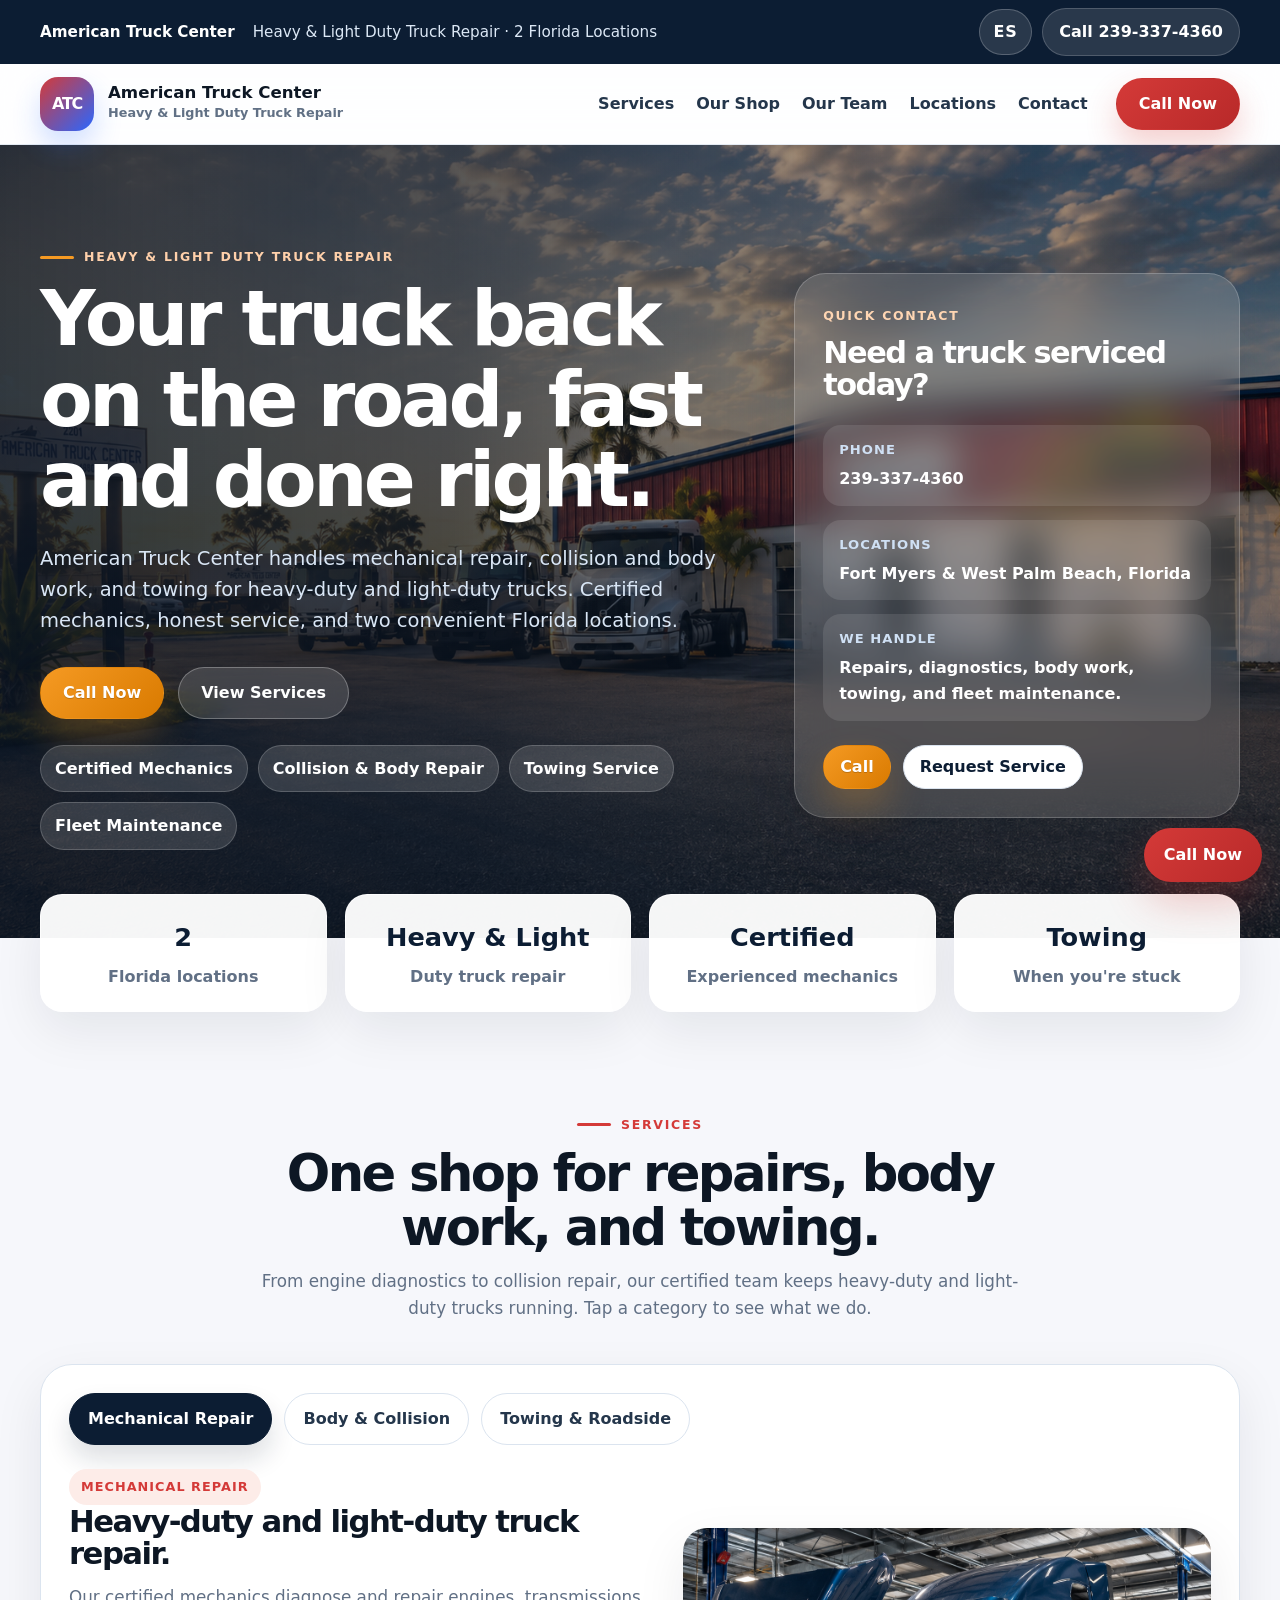
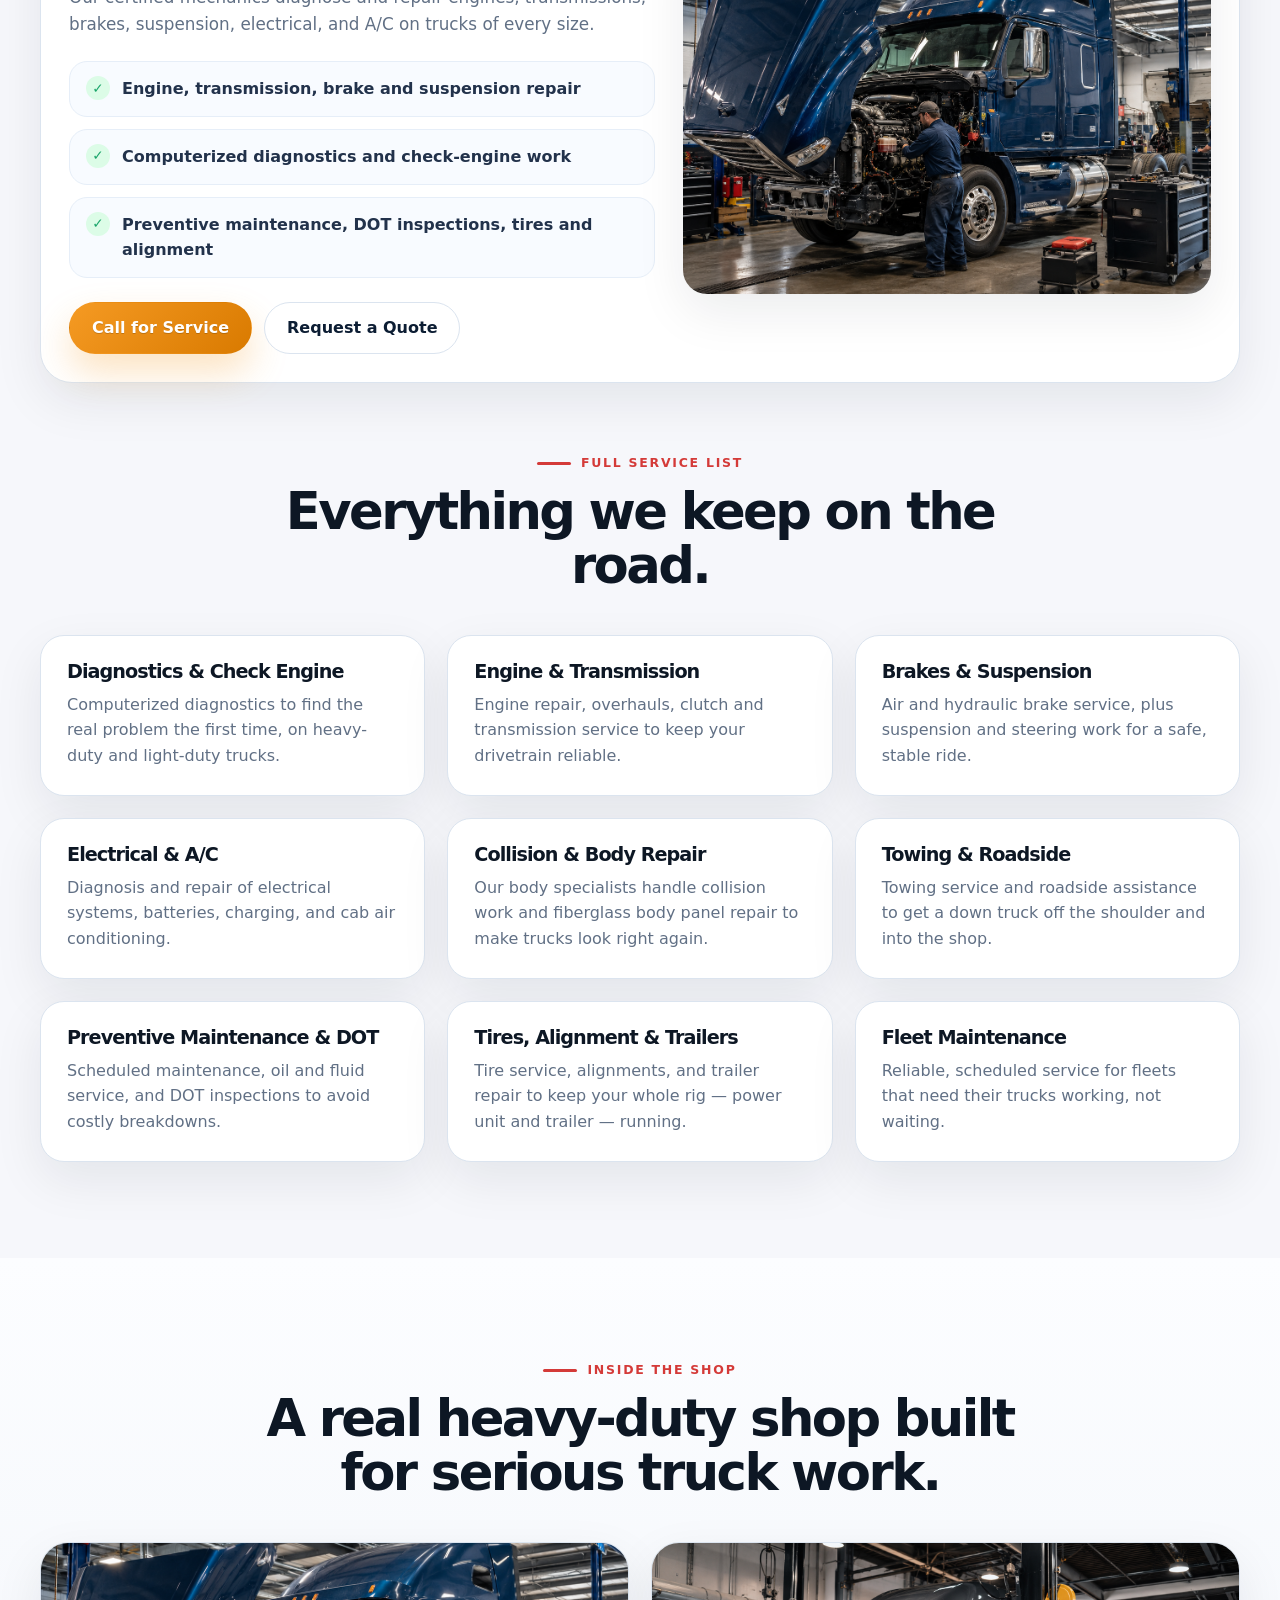
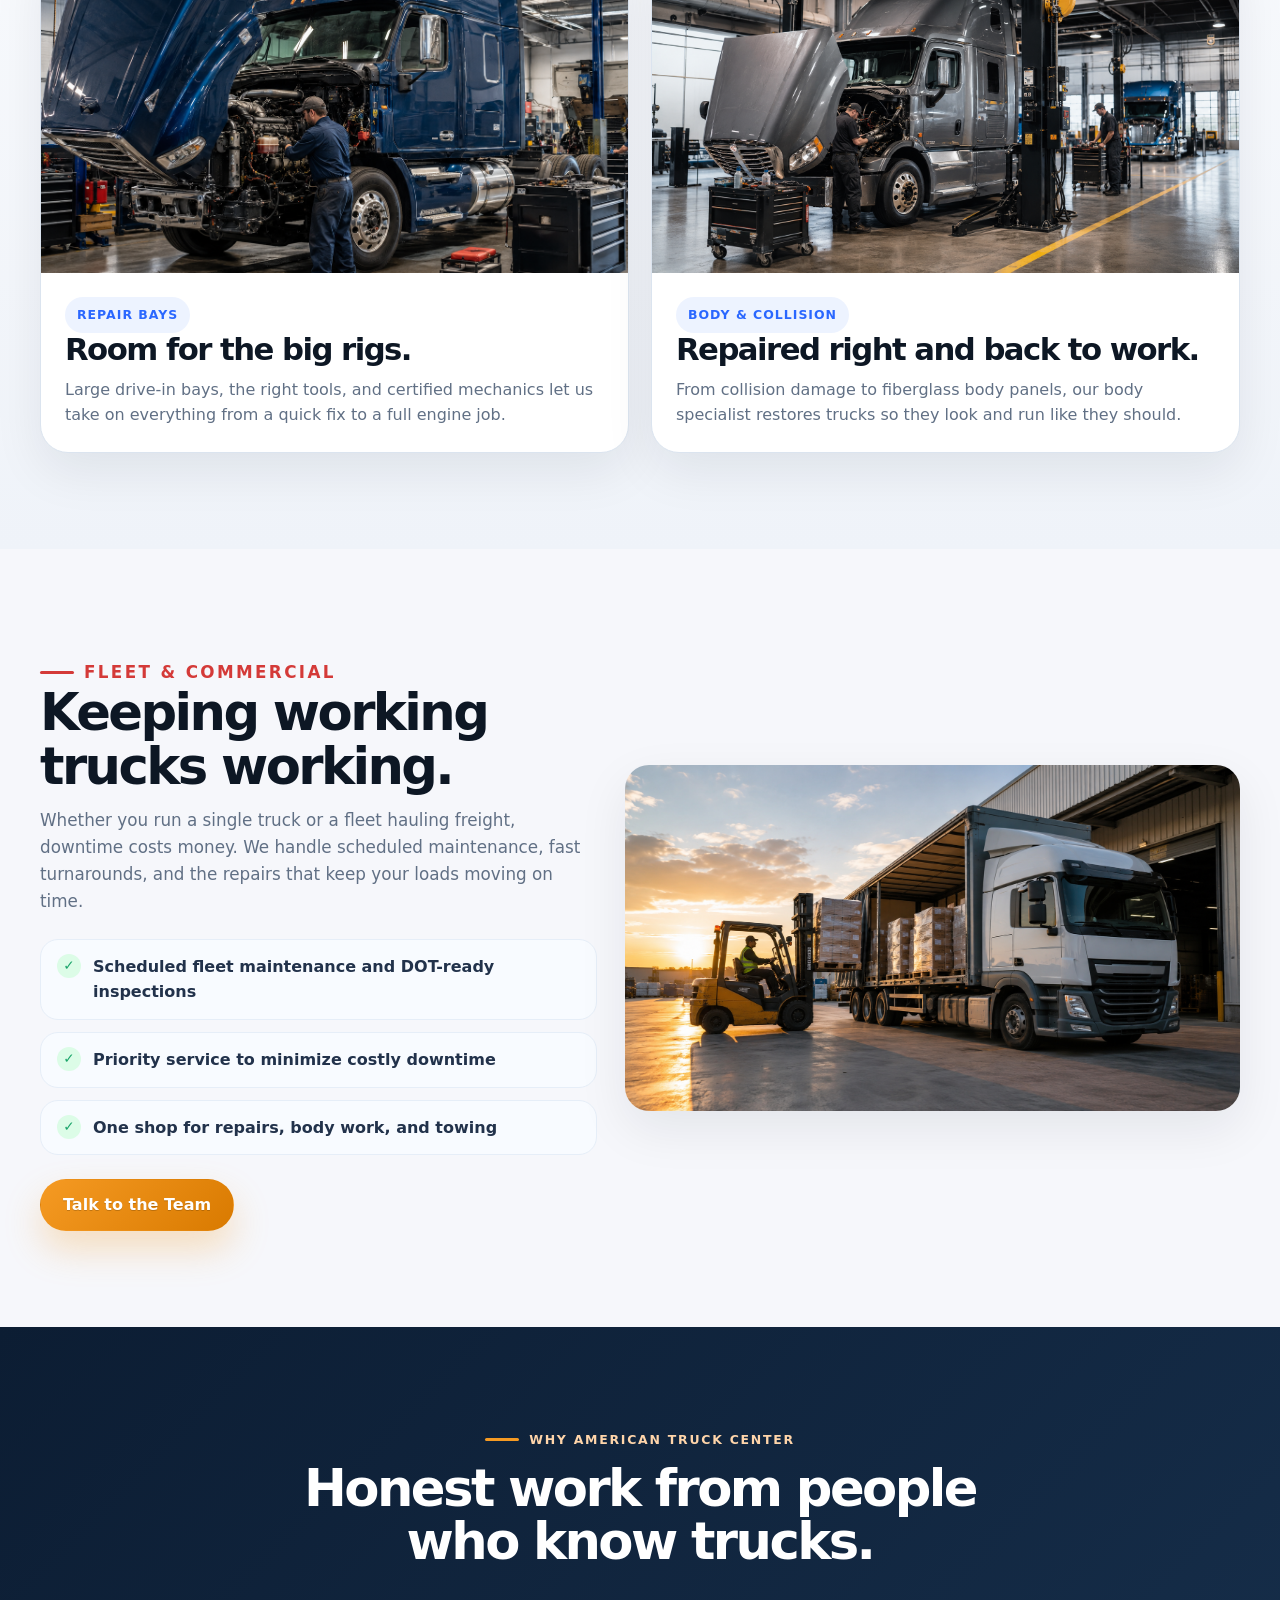
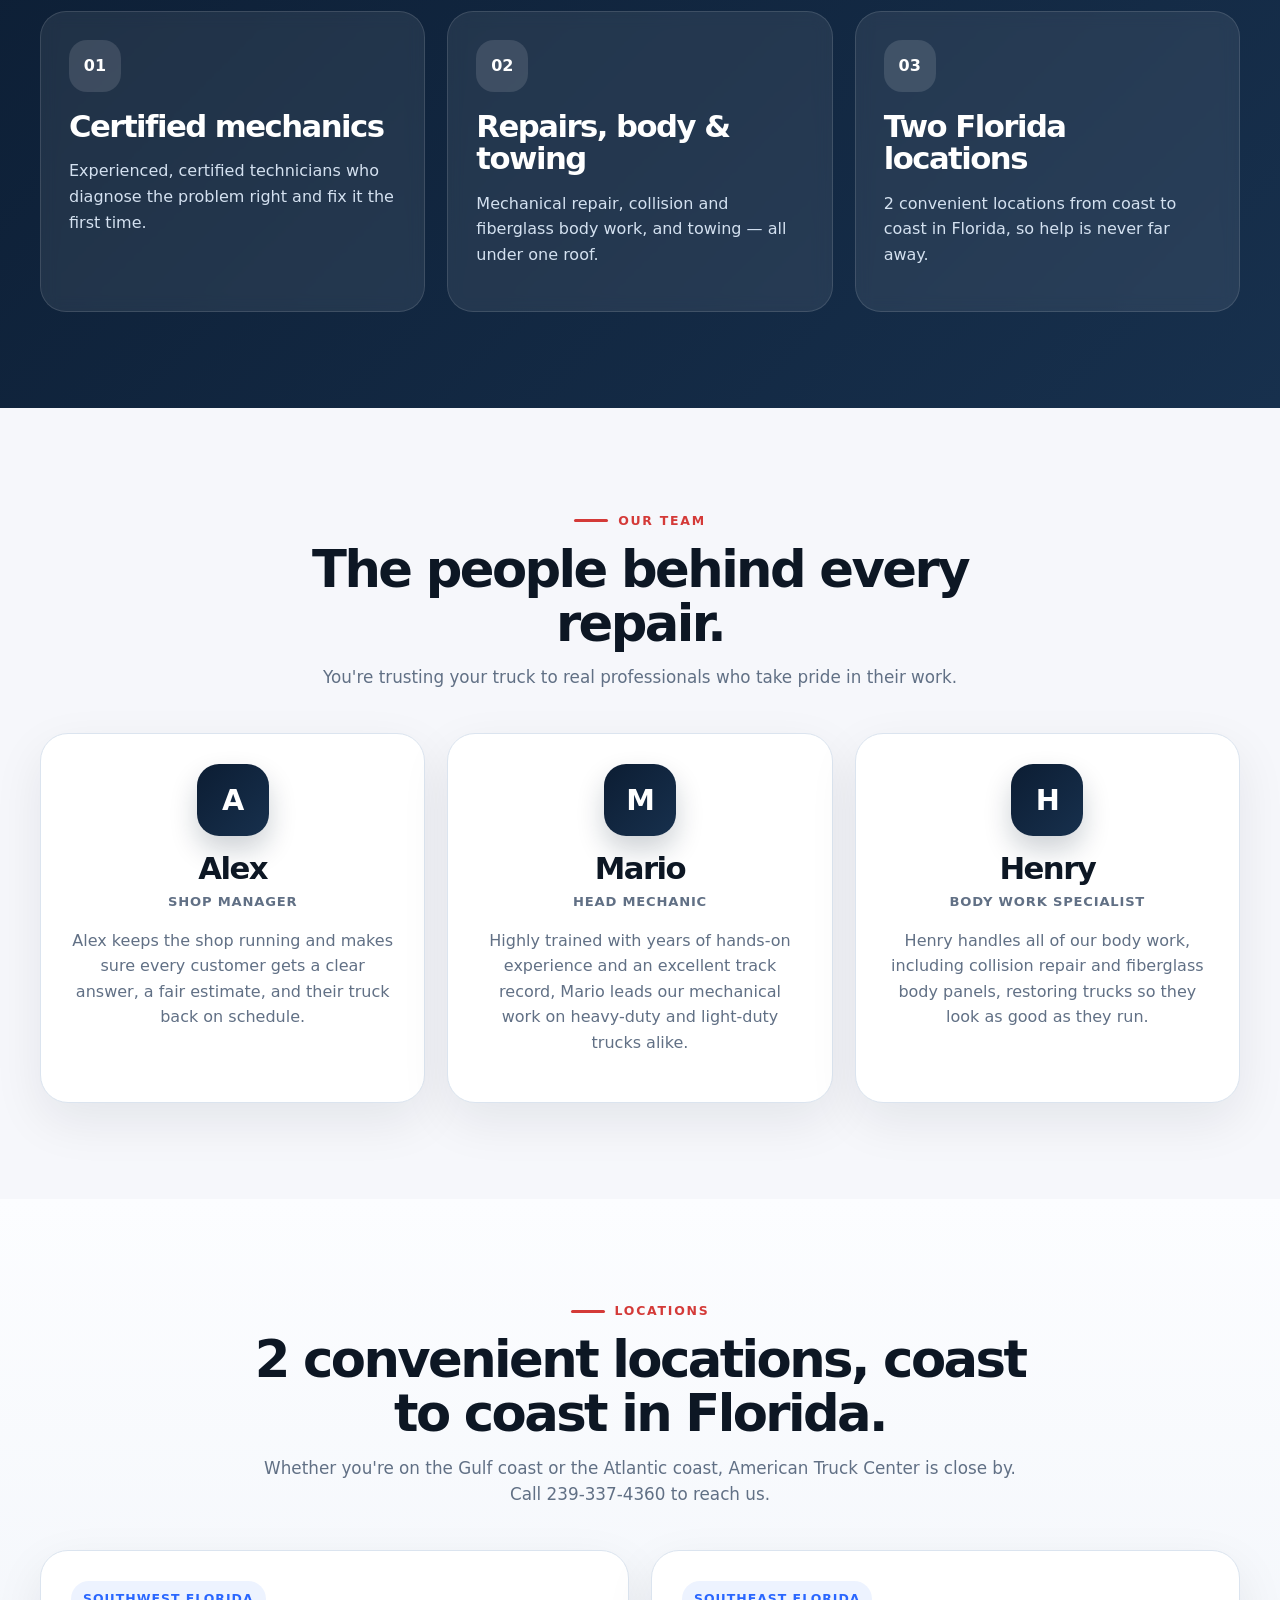
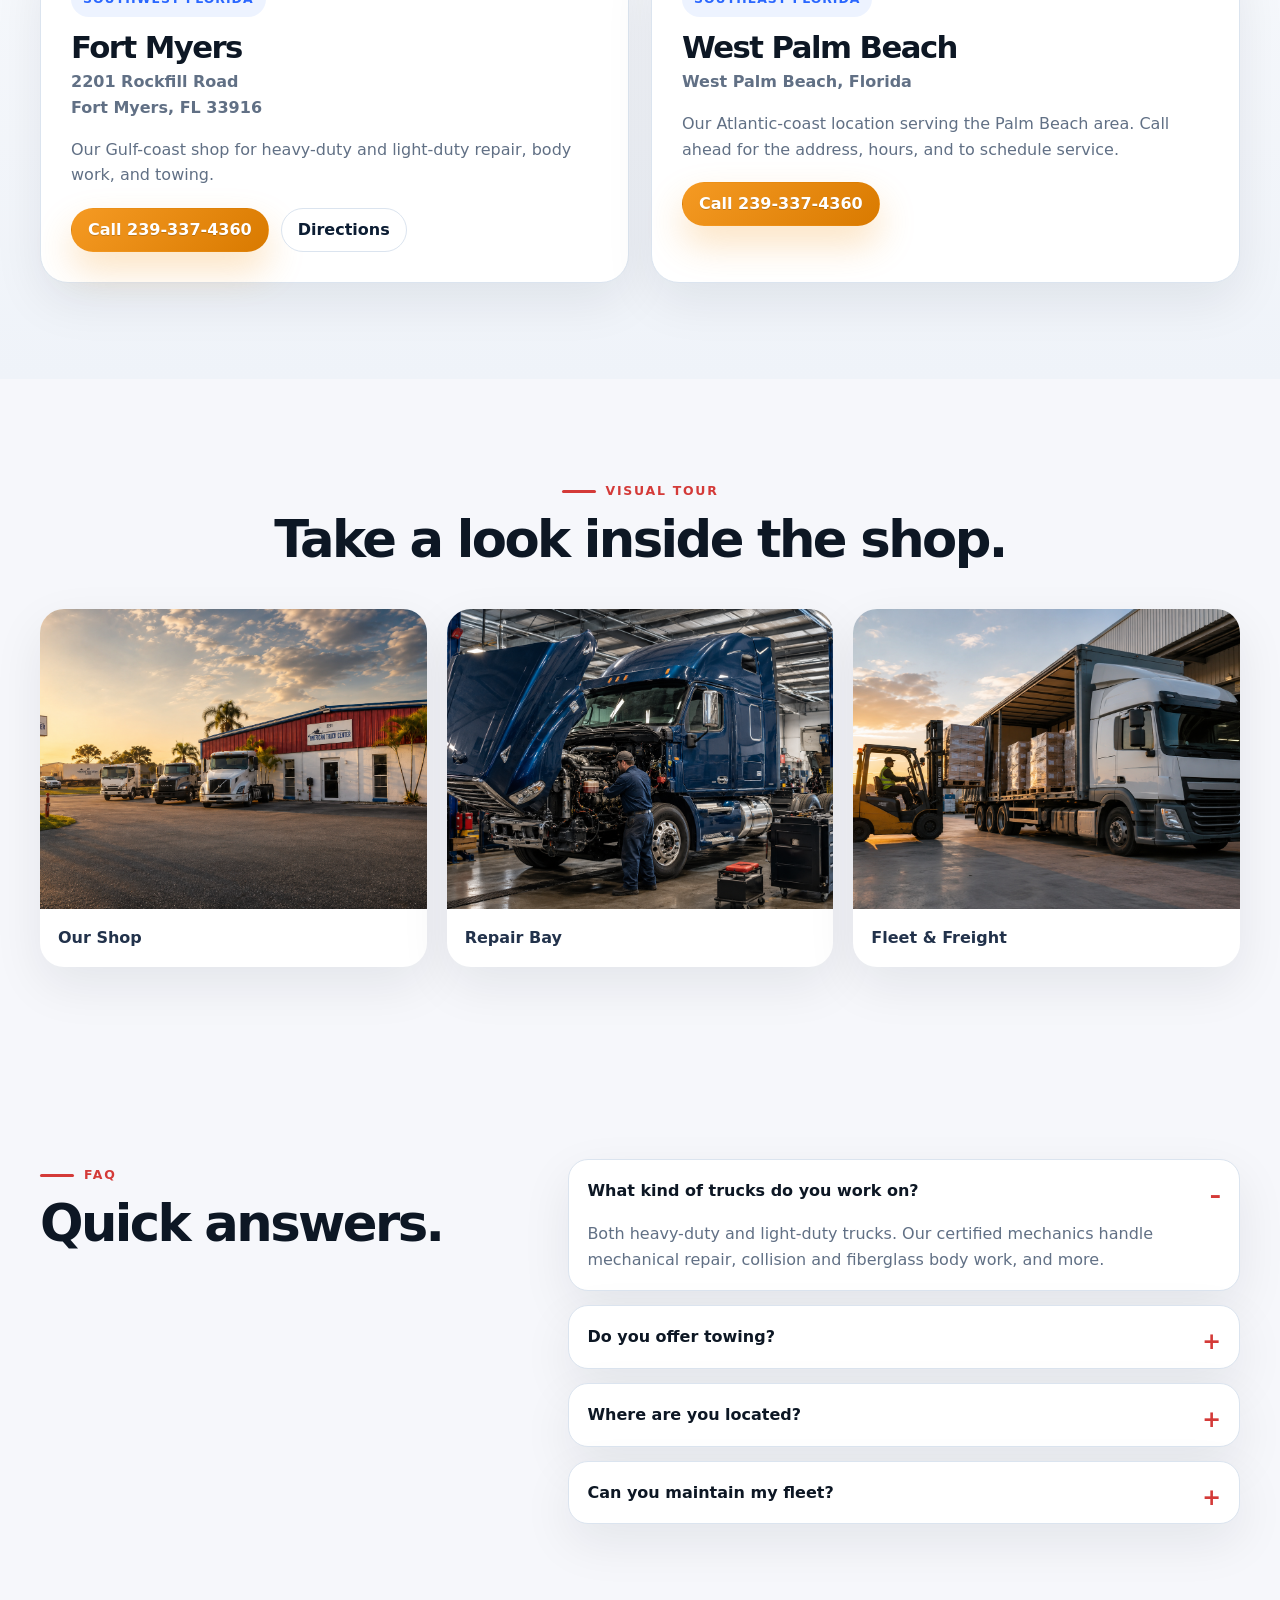
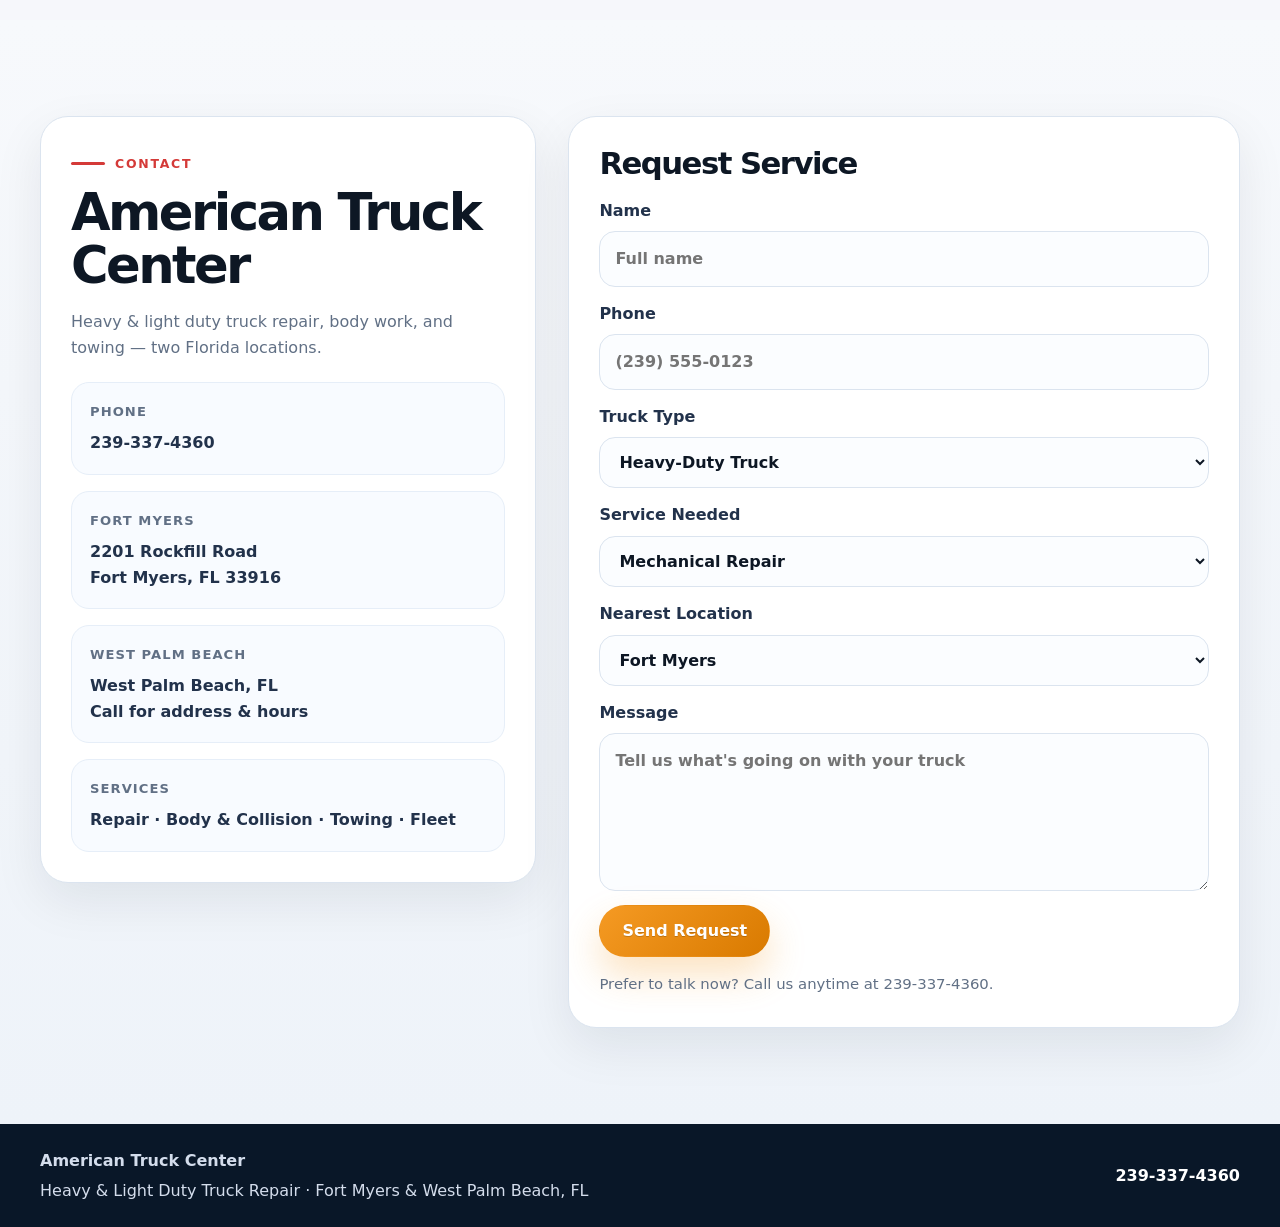
==== index.html @ 6b0e7e45 "Fix Spanish form toggle" ====
<!DOCTYPE html>
<html lang="en">
<head>
  <meta charset="UTF-8" />
  <meta name="viewport" content="width=device-width, initial-scale=1.0" />
  <title>Heavy &amp; Light Duty Truck Repair | American Truck Center — Florida</title>
  <meta name="description" content="American Truck Center: heavy-duty &amp; light-duty truck repair, certified mechanics, collision &amp; fiberglass body work, and towing. Two Florida locations — Fort Myers &amp; West Palm Beach. Call 239-337-4360." />
  <meta property="og:title" content="American Truck Center — Heavy &amp; Light Duty Truck Repair in Florida" />
  <meta property="og:description" content="Certified mechanics, collision &amp; fiberglass body repair, and towing. Two convenient Florida locations, coast to coast. Call 239-337-4360." />
  <meta property="og:type" content="website" />
  <link rel="stylesheet" href="styles.css?v=10" />
</head>
<body>
  <a class="skip-link" href="#main" data-es="Saltar al contenido">Skip to content</a>

  <div class="topbar">
    <div class="container topbar-inner">
      <div class="topbar-copy">
        <span>American Truck Center</span>
        <span data-es="Reparación de Camiones Pesados y Ligeros · 2 Ubicaciones en Florida">Heavy &amp; Light Duty Truck Repair · 2 Florida Locations</span>
      </div>
      <div class="topbar-actions">
        <button id="langToggle" class="lang-toggle" type="button" aria-label="Cambiar a Español">ES</button>
        <a class="topbar-call" href="tel:2393374360" data-es="Llame 239-337-4360">Call 239-337-4360</a>
      </div>
    </div>
  </div>

  <header class="site-header" id="top">
    <div class="container nav-wrap">
      <a class="brand" href="#top" aria-label="American Truck Center home">
        <span class="brand-mark">ATC</span>
        <span class="brand-copy">
          <strong>American Truck Center</strong>
          <small data-es="Reparación de Camiones Pesados y Ligeros">Heavy &amp; Light Duty Truck Repair</small>
        </span>
      </a>
      <button class="nav-toggle" type="button" aria-controls="primary-nav" aria-expanded="false">
        <span></span><span></span><span></span>
        <span class="sr-only" data-es="Abrir menú">Toggle menu</span>
      </button>
      <nav class="nav" id="primary-nav" aria-label="Main navigation">
        <a href="#services" data-es="Servicios">Services</a>
        <a href="#shop" data-es="El Taller">Our Shop</a>
        <a href="#team" data-es="Equipo">Our Team</a>
        <a href="#locations" data-es="Ubicaciones">Locations</a>
        <a href="#contact" data-es="Contacto">Contact</a>
        <a class="btn nav-cta" href="tel:2393374360" data-es="Llamar">Call Now</a>
      </nav>
    </div>
  </header>

  <main id="main">
    <section class="hero">
      <div class="hero-media">
        <img src="assets/hero-main.png?v=9" alt="American Truck Center shop exterior with heavy-duty trucks parked outside" />
      </div>
      <div class="hero-overlay"></div>
      <div class="container hero-content">
        <div class="hero-copy reveal">
          <p class="eyebrow" data-es="Reparación de Camiones Pesados y Ligeros">Heavy &amp; Light Duty Truck Repair</p>
          <h1 data-es="Su camión de vuelta a la carretera, rápido y bien hecho.">Your truck back on the road, fast and done right.</h1>
          <p class="lead" data-es="American Truck Center se encarga de la reparación mecánica, la carrocería y colisión, y el servicio de grúa para camiones pesados y ligeros. Mecánicos certificados, servicio honesto y dos ubicaciones convenientes en Florida.">American Truck Center handles mechanical repair, collision and body work, and towing for heavy-duty and light-duty trucks. Certified mechanics, honest service, and two convenient Florida locations.</p>
          <div class="hero-actions">
            <a class="btn btn-primary" href="tel:2393374360" data-es="Llamar Ahora">Call Now</a>
            <a class="btn btn-secondary" href="#services" data-es="Ver Servicios">View Services</a>
          </div>
          <div class="hero-tags" aria-label="Service highlights">
            <span data-es="Mecánicos Certificados">Certified Mechanics</span>
            <span data-es="Carrocería y Colisión">Collision &amp; Body Repair</span>
            <span data-es="Servicio de Grúa">Towing Service</span>
            <span data-es="Mantenimiento de Flotas">Fleet Maintenance</span>
          </div>
        </div>
        <aside class="hero-card reveal delay-1" aria-label="Quick contact information">
          <span class="card-label" data-es="Contacto Rápido">Quick Contact</span>
          <h2 data-es="¿Necesita servicio para su camión hoy?">Need a truck serviced today?</h2>
          <ul class="hero-list">
            <li><strong data-es="Teléfono">Phone</strong><span><a href="tel:2393374360">239-337-4360</a></span></li>
            <li><strong data-es="Ubicaciones">Locations</strong><span data-es="Fort Myers y West Palm Beach, Florida">Fort Myers &amp; West Palm Beach, Florida</span></li>
            <li><strong data-es="Atendemos">We Handle</strong><span data-es="Reparaciones, diagnóstico, carrocería, grúa y mantenimiento de flotas.">Repairs, diagnostics, body work, towing, and fleet maintenance.</span></li>
          </ul>
          <div class="hero-card-actions">
            <a class="btn btn-primary small" href="tel:2393374360" data-es="Llamar">Call</a>
            <a class="btn btn-outline small" href="#contact" data-es="Solicitar Servicio">Request Service</a>
          </div>
        </aside>
      </div>
    </section>

    <section class="metrics">
      <div class="container metrics-grid reveal">
        <div><strong data-counter="2">0</strong><span data-es="Ubicaciones en Florida">Florida locations</span></div>
        <div><strong data-es="Pesados y Ligeros">Heavy &amp; Light</strong><span data-es="Reparación de camiones">Duty truck repair</span></div>
        <div><strong data-es="Certificados">Certified</strong><span data-es="Mecánicos con experiencia">Experienced mechanics</span></div>
        <div><strong data-es="Grúa">Towing</strong><span data-es="Cuando se queda varado">When you're stuck</span></div>
      </div>
    </section>

    <section class="section" id="services">
      <div class="container">
        <div class="section-heading reveal">
          <p class="eyebrow dark" data-es="Servicios">Services</p>
          <h2 data-es="Un solo taller para reparaciones, carrocería y grúa.">One shop for repairs, body work, and towing.</h2>
          <p data-es="Desde el diagnóstico del motor hasta la reparación de colisiones, nuestro equipo certificado mantiene en marcha los camiones pesados y ligeros. Toque una categoría para ver lo que hacemos.">From engine diagnostics to collision repair, our certified team keeps heavy-duty and light-duty trucks running. Tap a category to see what we do.</p>
        </div>
        <div class="service-panel reveal delay-1">
          <div class="service-tabs" role="tablist" aria-label="Service categories">
            <button class="service-tab active" data-service="repair" role="tab" aria-selected="true" data-es="Reparación Mecánica">Mechanical Repair</button>
            <button class="service-tab" data-service="body" role="tab" aria-selected="false" data-es="Carrocería y Colisión">Body &amp; Collision</button>
            <button class="service-tab" data-service="towing" role="tab" aria-selected="false" data-es="Grúa y Asistencia">Towing &amp; Roadside</button>
          </div>
          <div class="service-body">
            <div class="service-copy">
              <span class="service-badge" id="serviceBadge">Mechanical Repair</span>
              <h3 id="serviceTitle">Heavy-duty and light-duty truck repair.</h3>
              <p id="serviceText">Our certified mechanics diagnose and repair engines, transmissions, brakes, and electrical systems on trucks of every size.</p>
              <ul id="serviceList" class="feature-list"></ul>
              <div class="service-actions">
                <a class="btn btn-primary" href="tel:2393374360" data-es="Llamar para Servicio">Call for Service</a>
                <a class="btn btn-outline" href="#contact" data-es="Pedir Cotización">Request a Quote</a>
              </div>
            </div>
            <div class="service-image">
              <img id="serviceImage" src="assets/interior-blue-bay.png?v=9" alt="Certified mechanic working on a blue semi truck inside a repair bay" />
            </div>
          </div>
        </div>

        <div class="section-heading reveal" style="margin-top:64px">
          <p class="eyebrow dark" data-es="Lista Completa de Servicios">Full Service List</p>
          <h2 data-es="Todo lo que mantenemos en la carretera.">Everything we keep on the road.</h2>
        </div>
        <div class="benefits-grid reveal delay-1 services-cards">
          <article class="service-item">
            <h3 data-es="Diagnóstico y Check Engine">Diagnostics &amp; Check Engine</h3>
            <p data-es="Diagnóstico computarizado para encontrar el problema real a la primera, en camiones pesados y ligeros.">Computerized diagnostics to find the real problem the first time, on heavy-duty and light-duty trucks.</p>
          </article>
          <article class="service-item">
            <h3 data-es="Motor y Transmisión">Engine &amp; Transmission</h3>
            <p data-es="Reparación de motor, reconstrucciones, embrague y servicio de transmisión para mantener su tren motriz confiable.">Engine repair, overhauls, clutch and transmission service to keep your drivetrain reliable.</p>
          </article>
          <article class="service-item">
            <h3 data-es="Frenos y Suspensión">Brakes &amp; Suspension</h3>
            <p data-es="Servicio de frenos de aire e hidráulicos, además de suspensión y dirección para un manejo seguro y estable.">Air and hydraulic brake service, plus suspension and steering work for a safe, stable ride.</p>
          </article>
          <article class="service-item">
            <h3 data-es="Eléctrico y Aire Acondicionado">Electrical &amp; A/C</h3>
            <p data-es="Diagnóstico y reparación de sistemas eléctricos, baterías, carga y aire acondicionado de cabina.">Diagnosis and repair of electrical systems, batteries, charging, and cab air conditioning.</p>
          </article>
          <article class="service-item">
            <h3 data-es="Carrocería y Colisión">Collision &amp; Body Repair</h3>
            <p data-es="Nuestros especialistas en carrocería se encargan del trabajo de colisión y la reparación de paneles de fibra de vidrio para dejar su camión como nuevo.">Our body specialists handle collision work and fiberglass body panel repair to make trucks look right again.</p>
          </article>
          <article class="service-item">
            <h3 data-es="Grúa y Asistencia en Carretera">Towing &amp; Roadside</h3>
            <p data-es="Servicio de grúa y asistencia en carretera para sacar un camión averiado del arcén y llevarlo al taller.">Towing service and roadside assistance to get a down truck off the shoulder and into the shop.</p>
          </article>
          <article class="service-item">
            <h3 data-es="Mantenimiento Preventivo y DOT">Preventive Maintenance &amp; DOT</h3>
            <p data-es="Mantenimiento programado, cambios de aceite y fluidos, e inspecciones DOT para evitar averías costosas.">Scheduled maintenance, oil and fluid service, and DOT inspections to avoid costly breakdowns.</p>
          </article>
          <article class="service-item">
            <h3 data-es="Llantas, Alineación y Remolques">Tires, Alignment &amp; Trailers</h3>
            <p data-es="Servicio de llantas, alineaciones y reparación de remolques para mantener todo su equipo —tractor y remolque— en marcha.">Tire service, alignments, and trailer repair to keep your whole rig — power unit and trailer — running.</p>
          </article>
          <article class="service-item">
            <h3 data-es="Mantenimiento de Flotas">Fleet Maintenance</h3>
            <p data-es="Servicio programado y confiable para flotas que necesitan sus camiones trabajando, no esperando.">Reliable, scheduled service for fleets that need their trucks working, not waiting.</p>
          </article>
        </div>
      </div>
    </section>

    <section class="section section-soft" id="shop">
      <div class="container">
        <div class="section-heading reveal">
          <p class="eyebrow dark" data-es="El Taller por Dentro">Inside the Shop</p>
          <h2 data-es="Un verdadero taller para trabajo serio de camiones pesados.">A real heavy-duty shop built for serious truck work.</h2>
        </div>
        <div class="showcase-grid">
          <article class="showcase-card reveal">
            <img src="assets/interior-blue-bay.png?v=9" alt="Blue semi truck being repaired inside a professional service bay" />
            <div class="showcase-copy">
              <span class="pill" data-es="Bahías de Reparación">Repair Bays</span>
              <h3 data-es="Espacio para los camiones grandes.">Room for the big rigs.</h3>
              <p data-es="Amplias bahías de acceso, las herramientas correctas y mecánicos certificados nos permiten atender desde un arreglo rápido hasta un trabajo completo de motor.">Large drive-in bays, the right tools, and certified mechanics let us take on everything from a quick fix to a full engine job.</p>
            </div>
          </article>
          <article class="showcase-card reveal delay-1">
            <img src="assets/interior-gray-bay.png?v=9" alt="Gray semi truck being serviced inside a commercial garage" />
            <div class="showcase-copy">
              <span class="pill" data-es="Carrocería y Colisión">Body &amp; Collision</span>
              <h3 data-es="Reparado bien y de vuelta al trabajo.">Repaired right and back to work.</h3>
              <p data-es="Desde daños por colisión hasta paneles de fibra de vidrio, nuestro especialista en carrocería restaura los camiones para que se vean y funcionen como deben.">From collision damage to fiberglass body panels, our body specialist restores trucks so they look and run like they should.</p>
            </div>
          </article>
        </div>
      </div>
    </section>

    <section class="section" id="freight">
      <div class="container freight-grid">
        <div class="freight-copy reveal">
          <p class="eyebrow dark" data-es="Flotas y Comercial">Fleet &amp; Commercial</p>
          <h2 data-es="Mantenemos trabajando a los camiones de trabajo.">Keeping working trucks working.</h2>
          <p data-es="Ya sea que maneje un solo camión o una flota que transporta carga, el tiempo de inactividad cuesta dinero. Nos encargamos del mantenimiento programado, los tiempos de respuesta rápidos y las reparaciones que mantienen su carga en movimiento a tiempo.">Whether you run a single truck or a fleet hauling freight, downtime costs money. We handle scheduled maintenance, fast turnarounds, and the repairs that keep your loads moving on time.</p>
          <ul class="feature-list static-list">
            <li data-es="Mantenimiento programado de flotas e inspecciones listas para DOT">Scheduled fleet maintenance and DOT-ready inspections</li>
            <li data-es="Servicio prioritario para minimizar el costoso tiempo de inactividad">Priority service to minimize costly downtime</li>
            <li data-es="Un solo taller para reparaciones, carrocería y grúa">One shop for repairs, body work, and towing</li>
          </ul>
          <a class="btn btn-primary" href="tel:2393374360" data-es="Hable con el Equipo">Talk to the Team</a>
        </div>
        <div class="freight-image reveal delay-1">
          <img src="assets/freight-loading.png?v=9" alt="Forklift loading palletized freight into a commercial truck at a loading dock" />
        </div>
      </div>
    </section>

    <section class="section section-dark" id="why-us">
      <div class="container">
        <div class="section-heading light reveal">
          <p class="eyebrow light" data-es="Por Qué American Truck Center">Why American Truck Center</p>
          <h2 data-es="Trabajo honesto de gente que conoce los camiones.">Honest work from people who know trucks.</h2>
        </div>
        <div class="benefits-grid">
          <article class="benefit-card reveal">
            <span>01</span><h3 data-es="Mecánicos certificados">Certified mechanics</h3><p data-es="Técnicos certificados y con experiencia que diagnostican bien el problema y lo arreglan a la primera.">Experienced, certified technicians who diagnose the problem right and fix it the first time.</p>
          </article>
          <article class="benefit-card reveal delay-1">
            <span>02</span><h3 data-es="Reparación, carrocería y grúa">Repairs, body &amp; towing</h3><p data-es="Reparación mecánica, trabajo de colisión y fibra de vidrio, y servicio de grúa — todo bajo un mismo techo.">Mechanical repair, collision and fiberglass body work, and towing — all under one roof.</p>
          </article>
          <article class="benefit-card reveal delay-2">
            <span>03</span><h3 data-es="Dos ubicaciones en Florida">Two Florida locations</h3><p data-es="2 ubicaciones convenientes de costa a costa en Florida, para que la ayuda nunca esté lejos.">2 convenient locations from coast to coast in Florida, so help is never far away.</p>
          </article>
        </div>
      </div>
    </section>

    <section class="section" id="team">
      <div class="container">
        <div class="section-heading reveal">
          <p class="eyebrow dark" data-es="Nuestro Equipo">Our Team</p>
          <h2 data-es="La gente detrás de cada reparación.">The people behind every repair.</h2>
          <p data-es="Está confiando su camión a verdaderos profesionales que se enorgullecen de su trabajo.">You're trusting your truck to real professionals who take pride in their work.</p>
        </div>
        <div class="team-grid">
          <article class="team-card reveal">
            <div class="team-avatar">A</div>
            <h3>Alex</h3>
            <p class="team-role" data-es="Gerente del Taller">Shop Manager</p>
            <p data-es="Alex mantiene el taller en marcha y se asegura de que cada cliente reciba una respuesta clara, un presupuesto justo y su camión de vuelta a tiempo.">Alex keeps the shop running and makes sure every customer gets a clear answer, a fair estimate, and their truck back on schedule.</p>
          </article>
          <article class="team-card reveal delay-1">
            <div class="team-avatar">M</div>
            <h3>Mario</h3>
            <p class="team-role" data-es="Mecánico Principal">Head Mechanic</p>
            <p data-es="Altamente capacitado, con años de experiencia práctica y un excelente historial, Mario dirige nuestro trabajo mecánico tanto en camiones pesados como ligeros.">Highly trained with years of hands-on experience and an excellent track record, Mario leads our mechanical work on heavy-duty and light-duty trucks alike.</p>
          </article>
          <article class="team-card reveal delay-2">
            <div class="team-avatar">H</div>
            <h3>Henry</h3>
            <p class="team-role" data-es="Especialista en Carrocería">Body Work Specialist</p>
            <p data-es="Henry se encarga de todo nuestro trabajo de carrocería, incluyendo reparación de colisiones y paneles de fibra de vidrio, dejando los camiones tan bien como funcionan.">Henry handles all of our body work, including collision repair and fiberglass body panels, restoring trucks so they look as good as they run.</p>
          </article>
        </div>
      </div>
    </section>

    <section class="section section-soft" id="locations">
      <div class="container">
        <div class="section-heading reveal">
          <p class="eyebrow dark" data-es="Ubicaciones">Locations</p>
          <h2 data-es="2 ubicaciones convenientes, de costa a costa en Florida.">2 convenient locations, coast to coast in Florida.</h2>
          <p data-es="Ya sea que esté en la costa del Golfo o en la costa del Atlántico, American Truck Center está cerca. Llame al 239-337-4360 para comunicarse con nosotros.">Whether you're on the Gulf coast or the Atlantic coast, American Truck Center is close by. Call 239-337-4360 to reach us.</p>
        </div>
        <div class="locations-grid">
          <article class="location-card reveal">
            <span class="pill" data-es="Suroeste de Florida">Southwest Florida</span>
            <h3>Fort Myers</h3>
            <p class="location-addr">2201 Rockfill Road<br>Fort Myers, FL 33916</p>
            <p data-es="Nuestro taller en la costa del Golfo para reparación de camiones pesados y ligeros, carrocería y grúa.">Our Gulf-coast shop for heavy-duty and light-duty repair, body work, and towing.</p>
            <div class="location-actions">
              <a class="btn btn-primary small" href="tel:2393374360" data-es="Llame 239-337-4360">Call 239-337-4360</a>
              <a class="btn btn-outline small" href="https://maps.google.com/?q=2201+Rockfill+Road+Fort+Myers+FL+33916" target="_blank" rel="noopener" data-es="Cómo Llegar">Directions</a>
            </div>
          </article>
          <article class="location-card reveal delay-1">
            <span class="pill" data-es="Sureste de Florida">Southeast Florida</span>
            <h3>West Palm Beach</h3>
            <p class="location-addr" data-es="West Palm Beach, Florida">West Palm Beach, Florida</p>
            <p data-es="Nuestra ubicación en la costa del Atlántico que atiende el área de Palm Beach. Llame con anticipación para la dirección, el horario y para agendar servicio.">Our Atlantic-coast location serving the Palm Beach area. Call ahead for the address, hours, and to schedule service.</p>
            <div class="location-actions">
              <a class="btn btn-primary small" href="tel:2393374360" data-es="Llame 239-337-4360">Call 239-337-4360</a>
            </div>
          </article>
        </div>
      </div>
    </section>

    <section class="section gallery-section">
      <div class="container">
        <div class="section-heading reveal">
          <p class="eyebrow dark" data-es="Recorrido Visual">Visual Tour</p>
          <h2 data-es="Eche un vistazo dentro del taller.">Take a look inside the shop.</h2>
        </div>
        <div class="gallery-grid">
          <button class="gallery-card reveal" data-lightbox="assets/hero-main.png?v=9" data-caption="American Truck Center — heavy and light duty truck repair in Florida.">
            <img src="assets/hero-main.png?v=9" alt="American Truck Center shop exterior" /><span data-es="Nuestro Taller">Our Shop</span>
          </button>
          <button class="gallery-card reveal delay-1" data-lightbox="assets/interior-blue-bay.png?v=9" data-caption="Inside a repair bay with a semi truck being serviced by our team.">
            <img src="assets/interior-blue-bay.png?v=9" alt="Truck repair bay interior" /><span data-es="Bahía de Reparación">Repair Bay</span>
          </button>
          <button class="gallery-card reveal delay-2" data-lightbox="assets/freight-loading.png?v=9" data-caption="Keeping working trucks and fleets moving.">
            <img src="assets/freight-loading.png?v=9" alt="Forklift loading freight into a truck" /><span data-es="Flotas y Carga">Fleet &amp; Freight</span>
          </button>
        </div>
      </div>
    </section>

    <section class="section" id="faq">
      <div class="container faq-grid">
        <div class="section-heading align-left reveal">
          <p class="eyebrow dark">FAQ</p>
          <h2 data-es="Respuestas rápidas.">Quick answers.</h2>
        </div>
        <div class="faq-list reveal delay-1">
          <details open><summary data-es="¿Qué tipo de camiones reparan?">What kind of trucks do you work on?</summary><p data-es="Camiones tanto pesados como ligeros. Nuestros mecánicos certificados se encargan de la reparación mecánica, la carrocería y colisión y la fibra de vidrio, y más.">Both heavy-duty and light-duty trucks. Our certified mechanics handle mechanical repair, collision and fiberglass body work, and more.</p></details>
          <details><summary data-es="¿Ofrecen servicio de grúa?">Do you offer towing?</summary><p data-es="Sí. Ofrecemos servicio de grúa y asistencia en carretera para llevar un camión averiado a nuestro taller. Llame al <a href='tel:2393374360'>239-337-4360</a>.">Yes. We provide towing service and roadside assistance to get a down truck into our shop. Call <a href="tel:2393374360">239-337-4360</a>.</p></details>
          <details><summary data-es="¿Dónde están ubicados?">Where are you located?</summary><p data-es="Tenemos 2 ubicaciones convenientes, de costa a costa en Florida: Fort Myers (Suroeste de Florida) y West Palm Beach (Sureste de Florida).">We have 2 convenient locations, coast to coast in Florida: Fort Myers (Southwest Florida) and West Palm Beach (Southeast Florida).</p></details>
          <details><summary data-es="¿Pueden mantener mi flota?">Can you maintain my fleet?</summary><p data-es="Por supuesto. Ofrecemos mantenimiento programado de flotas e inspecciones DOT para mantener sus camiones trabajando y su tiempo de inactividad bajo.">Absolutely. We offer scheduled fleet maintenance and DOT inspections to keep your trucks working and your downtime low.</p></details>
        </div>
      </div>
    </section>

    <section class="section contact-section" id="contact">
      <div class="container contact-grid">
        <div class="contact-card reveal">
          <p class="eyebrow dark" data-es="Contacto">Contact</p>
          <h2>American Truck Center</h2>
          <p data-es="Reparación de camiones pesados y ligeros, carrocería y grúa — dos ubicaciones en Florida.">Heavy &amp; light duty truck repair, body work, and towing — two Florida locations.</p>
          <div class="contact-stack">
            <div><span data-es="Teléfono">Phone</span><strong><a href="tel:2393374360">239-337-4360</a></strong></div>
            <div><span>Fort Myers</span><strong>2201 Rockfill Road<br>Fort Myers, FL 33916</strong></div>
            <div><span>West Palm Beach</span><strong data-es="West Palm Beach, FL<br>Llame para dirección y horario">West Palm Beach, FL<br>Call for address &amp; hours</strong></div>
            <div><span data-es="Servicios">Services</span><strong data-es="Reparación · Carrocería y Colisión · Grúa · Flotas">Repair · Body &amp; Collision · Towing · Fleet</strong></div>
          </div>
        </div>
        <form class="contact-form reveal delay-1" action="#" method="post">
          <h3 data-es="Solicitar Servicio">Request Service</h3>
          <label><span data-es="Nombre">Name</span><input type="text" name="name" placeholder="Full name" data-es-ph="Nombre completo" required /></label>
          <label><span data-es="Teléfono">Phone</span><input type="tel" name="phone" placeholder="(239) 555-0123" required /></label>
          <label><span data-es="Tipo de Camión">Truck Type</span><select name="truck_type"><option data-es="Camión Pesado">Heavy-Duty Truck</option><option data-es="Camión Ligero">Light-Duty Truck</option><option data-es="Remolque">Trailer</option><option data-es="Otro">Other</option></select></label>
          <label><span data-es="Servicio Necesario">Service Needed</span><select name="service"><option data-es="Reparación Mecánica">Mechanical Repair</option><option data-es="Diagnóstico / Check Engine">Diagnostics / Check Engine</option><option data-es="Frenos y Suspensión">Brakes &amp; Suspension</option><option data-es="Motor / Transmisión">Engine / Transmission</option><option data-es="Eléctrico y A/C">Electrical &amp; A/C</option><option data-es="Carrocería y Colisión">Body &amp; Collision Repair</option><option data-es="Grúa / Asistencia">Towing / Roadside</option><option data-es="Mantenimiento Preventivo / DOT">Preventive Maintenance / DOT</option><option data-es="Mantenimiento de Flotas">Fleet Maintenance</option><option data-es="Consulta General">General Inquiry</option></select></label>
          <label><span data-es="Ubicación Más Cercana">Nearest Location</span><select name="location"><option>Fort Myers</option><option>West Palm Beach</option></select></label>
          <label><span data-es="Mensaje">Message</span><textarea name="message" rows="5" placeholder="Tell us what's going on with your truck" data-es-ph="Cuéntenos qué le pasa a su camión"></textarea></label>
          <button class="btn btn-primary" type="submit" data-es="Enviar Solicitud">Send Request</button>
          <p class="form-note" data-es="¿Prefiere hablar ahora? Llámenos cuando quiera al <a href='tel:2393374360'>239-337-4360</a>.">Prefer to talk now? Call us anytime at <a href="tel:2393374360">239-337-4360</a>.</p>
        </form>
      </div>
    </section>
  </main>

  <footer class="site-footer">
    <div class="container footer-inner">
      <div><strong>American Truck Center</strong><p data-es="Reparación de Camiones Pesados y Ligeros · Fort Myers y West Palm Beach, FL">Heavy &amp; Light Duty Truck Repair · Fort Myers &amp; West Palm Beach, FL</p></div>
      <a href="tel:2393374360">239-337-4360</a>
    </div>
  </footer>

  <a class="floating-call" href="tel:2393374360" data-es="Llamar">Call Now</a>

  <div class="lightbox" id="lightbox" aria-hidden="true">
    <button class="lightbox-close" type="button" aria-label="Close image viewer">×</button>
    <div class="lightbox-content"><img id="lightboxImage" src="" alt="Expanded image" /><p id="lightboxCaption"></p></div>
  </div>

  <script src="script.js?v=11"></script>
</body>
</html>
---- styles.css ----
:root{--bg:#f6f7fb;--surface:#fff;--ink:#0d1724;--muted:#617085;--line:#dbe4ef;--navy:#0c1d33;--navy2:#17304d;--red:#d43a38;--blue:#2a67ff;--gold:#f59a23;--gold2:#d97a00;--success:#1aa56a;--shadow:0 18px 50px rgba(13,23,36,.08);--shadow-lg:0 32px 90px rgba(8,15,32,.18);--container:min(1200px,calc(100% - 32px))}*{box-sizing:border-box}html{scroll-behavior:smooth}body{margin:0;background:var(--bg);color:var(--ink);font-family:Inter,system-ui,-apple-system,BlinkMacSystemFont,'Segoe UI',sans-serif;line-height:1.6}a{text-decoration:none;color:inherit}img{display:block;max-width:100%}button,input,select,textarea{font:inherit}.container{width:var(--container);margin:auto}.sr-only,.skip-link:not(:focus){position:absolute;left:-9999px}.skip-link:focus{position:fixed;top:12px;left:12px;z-index:999;background:#fff;padding:10px 14px;border-radius:12px;box-shadow:var(--shadow)}.topbar{background:var(--navy);color:#dce8f6}.topbar-inner{display:flex;justify-content:space-between;align-items:center;gap:16px;min-height:48px;padding:8px 0;flex-wrap:wrap}.topbar-copy{display:flex;gap:18px;flex-wrap:wrap;font-size:.95rem}.topbar-copy span:first-child{font-weight:800;color:#fff}.topbar-call{display:inline-flex;align-items:center;justify-content:center;padding:10px 16px;border-radius:999px;background:rgba(255,255,255,.12);border:1px solid rgba(255,255,255,.18);font-weight:800;color:#fff}.topbar-call:hover{background:rgba(255,255,255,.18)}.site-header{position:sticky;top:0;z-index:100;background:rgba(255,255,255,.88);backdrop-filter:blur(18px);border-bottom:1px solid rgba(219,228,239,.75)}.nav-wrap{display:flex;align-items:center;justify-content:space-between;min-height:80px;gap:18px}.brand{display:flex;align-items:center;gap:14px}.brand-mark{width:54px;height:54px;display:grid;place-items:center;border-radius:18px;background:linear-gradient(135deg,var(--red),var(--blue));color:#fff;font-weight:900;letter-spacing:-.08em;box-shadow:0 14px 28px rgba(42,103,255,.22)}.brand-copy strong{display:block;font-size:1.04rem;line-height:1.1}.brand-copy small{display:block;color:var(--muted);font-weight:700;font-size:.8rem}.nav{display:flex;align-items:center;gap:22px}.nav a{font-weight:700;color:#24364b}.nav a:hover{color:var(--red)}.nav-toggle{display:none;cursor:pointer;width:48px;height:48px;border-radius:14px;border:1px solid var(--line);background:#fff;padding:0;place-items:center;gap:4px}.nav-toggle span{display:block;width:18px;height:2px;background:#24364b;border-radius:3px}.btn{display:inline-flex;align-items:center;justify-content:center;min-height:52px;padding:0 22px;border-radius:999px;border:1px solid transparent;font-weight:800;transition:.2s ease;cursor:pointer}.btn:hover{transform:translateY(-2px)}.btn-primary{background:linear-gradient(135deg,var(--gold),var(--gold2));color:#fff;box-shadow:0 18px 36px rgba(245,154,35,.28);text-shadow:0 1px 0 rgba(0,0,0,.18)}.btn-secondary{background:rgba(255,255,255,.14);color:#fff;border-color:rgba(255,255,255,.28);backdrop-filter:blur(12px)}.btn-outline{background:#fff;color:var(--navy);border-color:var(--line)}.btn.small{min-height:44px;padding:0 16px}.nav-cta{margin-left:6px;background:linear-gradient(135deg,var(--red),#b82929);color:#fff!important;box-shadow:0 16px 32px rgba(212,58,56,.24)}.nav-cta:hover{color:#fff!important;background:linear-gradient(135deg,#e24442,#b82929)}.hero{position:relative;min-height:calc(100vh - 128px);overflow:hidden;isolation:isolate}.hero-media,.hero-overlay{position:absolute;inset:0}.hero-media img{width:100%;height:100%;object-fit:cover;object-position:center}.hero-overlay{background:linear-gradient(90deg,rgba(7,18,33,.8) 0%,rgba(7,18,33,.66) 35%,rgba(7,18,33,.34) 64%,rgba(7,18,33,.16) 100%),linear-gradient(180deg,rgba(12,29,51,.05),rgba(12,29,51,.38))}.hero-content{position:relative;z-index:2;display:grid;grid-template-columns:minmax(0,1.15fr) minmax(320px,.72fr);gap:42px;align-items:center;padding:96px 0 88px}.hero-copy{color:#fff;max-width:720px}.eyebrow{margin:0 0 12px;display:inline-flex;align-items:center;gap:10px;text-transform:uppercase;letter-spacing:.14em;font-size:.78rem;font-weight:900;color:#ffd0aa}.eyebrow:before{content:"";width:34px;height:3px;border-radius:999px;background:var(--gold)}.eyebrow.dark{color:var(--red)}.eyebrow.dark:before{background:var(--red)}.eyebrow.light{color:#ffd5aa}h1,h2,h3{margin:0;line-height:1.05;letter-spacing:-.05em}h1{font-size:clamp(2.8rem,6vw,5rem)}h2{font-size:clamp(2rem,4vw,3.3rem)}h3{font-size:clamp(1.35rem,2.4vw,2rem)}.lead{font-size:clamp(1.05rem,1.7vw,1.22rem);color:#d9e6f5;margin:22px 0 0}.hero-actions{display:flex;gap:14px;flex-wrap:wrap;margin-top:30px}.hero-tags{display:flex;flex-wrap:wrap;gap:10px;margin-top:26px}.hero-tags span{padding:10px 14px;border-radius:999px;background:rgba(255,255,255,.14);border:1px solid rgba(255,255,255,.18);color:#fff;font-weight:700}.hero-card{padding:28px;border-radius:32px;background:rgba(255,255,255,.13);border:1px solid rgba(255,255,255,.2);backdrop-filter:blur(18px);box-shadow:var(--shadow-lg);color:#fff}.card-label{display:inline-block;font-size:.78rem;font-weight:900;letter-spacing:.14em;text-transform:uppercase;color:#ffd6b3}.hero-card h2{font-size:1.9rem;margin-top:10px}.hero-list{list-style:none;padding:0;margin:24px 0 0;display:grid;gap:14px}.hero-list li{padding:14px 16px;border-radius:18px;background:rgba(255,255,255,.1)}.hero-list strong{display:block;font-size:.82rem;text-transform:uppercase;letter-spacing:.08em;color:#cfe0f4}.hero-list span,.hero-list a{display:block;margin-top:6px;color:#fff;font-weight:700}.hero-card-actions{display:flex;gap:12px;flex-wrap:wrap;margin-top:24px}.metrics{margin-top:-44px;position:relative;z-index:4}.metrics-grid{display:grid;grid-template-columns:repeat(4,minmax(0,1fr));gap:18px}.metrics-grid div{background:rgba(255,255,255,.96);border:1px solid rgba(255,255,255,.8);box-shadow:var(--shadow);border-radius:22px;padding:22px 18px;text-align:center}.metrics-grid strong{display:block;font-size:1.6rem;color:var(--navy)}.metrics-grid span{display:block;margin-top:6px;color:var(--muted);font-weight:700}.section{padding:96px 0}.section-soft{background:linear-gradient(180deg,#fcfdff,#eff3f9)}.section-dark{background:linear-gradient(135deg,#0c1d33,#17304d);color:#fff}.section-heading{max-width:780px;margin:0 auto 42px;text-align:center}.section-heading.align-left{text-align:left;margin:0 0 20px}.section-heading p:last-child{margin:14px 0 0;color:var(--muted);font-size:1.05rem}.section-heading.light p:last-child,.section-dark p{color:#d4e1f0}.service-panel{background:var(--surface);border:1px solid var(--line);box-shadow:var(--shadow);border-radius:32px;padding:28px}.service-tabs{display:flex;gap:12px;flex-wrap:wrap;margin-bottom:24px}.service-tab{appearance:none;border:1px solid var(--line);background:#fff;color:#24364b;padding:12px 18px;border-radius:999px;font-weight:800;cursor:pointer;transition:.2s ease}.service-tab.active{background:var(--navy);color:#fff;border-color:var(--navy);box-shadow:0 14px 26px rgba(12,29,51,.14)}.service-body{display:grid;grid-template-columns:minmax(0,1fr) minmax(360px,.9fr);gap:28px;align-items:center}.service-badge{display:inline-flex;padding:8px 12px;border-radius:999px;background:#fdece8;color:var(--red);font-size:.8rem;font-weight:900;text-transform:uppercase;letter-spacing:.08em}.service-copy p,.freight-copy p{color:var(--muted);font-size:1.05rem;margin:14px 0 0}.feature-list{list-style:none;padding:0;margin:24px 0 0;display:grid;gap:12px}.feature-list li{display:flex;gap:12px;align-items:flex-start;padding:14px 16px;border-radius:18px;background:#f8fbff;border:1px solid #e6eef8;color:#22324b;font-weight:700}.feature-list li:before{content:"✓";width:24px;height:24px;border-radius:50%;display:grid;place-items:center;background:#dcfce7;color:var(--success);font-size:.85rem;flex:0 0 24px}.service-actions{display:flex;gap:12px;flex-wrap:wrap;margin-top:24px}.service-image img,.freight-image img{width:100%;height:100%;max-height:520px;object-fit:cover;border-radius:24px;box-shadow:var(--shadow)}.showcase-grid{display:grid;grid-template-columns:repeat(2,minmax(0,1fr));gap:22px}.showcase-card{background:#fff;border:1px solid var(--line);border-radius:28px;overflow:hidden;box-shadow:var(--shadow)}.showcase-card img{width:100%;height:330px;object-fit:cover}.showcase-copy{padding:24px}.pill{display:inline-flex;padding:8px 12px;border-radius:999px;background:#edf3ff;color:var(--blue);font-size:.78rem;font-weight:900;letter-spacing:.08em;text-transform:uppercase}.showcase-copy p{margin:12px 0 0;color:var(--muted)}.freight-grid{display:grid;grid-template-columns:minmax(0,.95fr) minmax(0,1.05fr);gap:28px;align-items:center}.static-list{margin-bottom:24px}.benefits-grid{display:grid;grid-template-columns:repeat(3,minmax(0,1fr));gap:22px}.benefit-card{background:rgba(255,255,255,.08);border:1px solid rgba(255,255,255,.12);border-radius:26px;padding:28px;backdrop-filter:blur(8px)}.benefit-card span{display:inline-grid;place-items:center;width:52px;height:52px;border-radius:18px;background:rgba(255,255,255,.12);font-weight:900;color:#fff;margin-bottom:18px}.gallery-grid{display:grid;grid-template-columns:repeat(3,minmax(0,1fr));gap:20px}.gallery-card{padding:0;border:0;background:#fff;border-radius:24px;overflow:hidden;box-shadow:var(--shadow);text-align:left;cursor:pointer}.gallery-card img{width:100%;height:300px;object-fit:cover}.gallery-card span{display:block;padding:16px 18px;font-weight:800;color:#22324b}.gallery-card:hover{transform:translateY(-4px);transition:.2s ease}.faq-grid,.contact-grid{display:grid;grid-template-columns:minmax(0,.85fr) minmax(0,1.15fr);gap:32px;align-items:start}.faq-list{display:grid;gap:14px}.faq-list details{background:#fff;border:1px solid var(--line);box-shadow:var(--shadow);border-radius:20px;padding:0 18px}.faq-list summary{list-style:none;cursor:pointer;padding:18px 0;padding-right:28px;font-weight:800;position:relative}.faq-list summary::-webkit-details-marker{display:none}.faq-list summary:after{content:"+";position:absolute;right:0;top:18px;font-size:1.4rem;color:var(--red)}.faq-list details[open] summary:after{content:"–"}.faq-list p{margin:0 0 18px;color:var(--muted)}.contact-section{background:linear-gradient(180deg,#f7f9fc,#eef3f9)}.contact-card,.contact-form{background:#fff;border:1px solid var(--line);box-shadow:var(--shadow);border-radius:28px;padding:30px}.contact-card p{color:var(--muted)}.contact-stack{display:grid;gap:16px;margin-top:22px}.contact-stack div{padding:18px;border-radius:18px;background:#f8fbff;border:1px solid #e6eef8}.contact-stack span{display:block;font-size:.82rem;color:var(--muted);font-weight:900;letter-spacing:.08em;text-transform:uppercase}.contact-stack strong,.contact-stack a{display:block;margin-top:8px;color:#22324b}.contact-form h3{margin-bottom:18px}.contact-form label{display:grid;gap:8px;margin-bottom:14px;font-weight:700;color:#22324b}.contact-form input,.contact-form select,.contact-form textarea{width:100%;padding:14px 15px;border-radius:16px;border:1px solid var(--line);background:#fbfdff;color:var(--ink)}.form-note{margin:16px 0 0;color:var(--muted);font-size:.93rem}.site-footer{background:#091728;color:#d4ddec;padding:24px 0}.footer-inner{display:flex;justify-content:space-between;align-items:center;gap:18px;flex-wrap:wrap}.footer-inner p{margin:4px 0 0}.site-footer a{color:#fff;font-weight:800}.floating-call{position:fixed;right:18px;bottom:18px;z-index:120;display:inline-flex;align-items:center;justify-content:center;min-height:54px;padding:0 20px;border-radius:999px;background:linear-gradient(135deg,var(--red),#b82929);color:#fff;font-weight:900;box-shadow:0 20px 40px rgba(212,58,56,.26)}.lightbox{position:fixed;inset:0;display:flex;align-items:center;justify-content:center;background:rgba(4,10,18,.82);opacity:0;visibility:hidden;pointer-events:none;transition:.2s ease;z-index:400;padding:20px}.lightbox.open{opacity:1;visibility:visible;pointer-events:auto}.lightbox-content{max-width:min(1080px,100%);text-align:center}.lightbox-content img{max-height:82vh;border-radius:22px;box-shadow:var(--shadow-lg)}.lightbox-content p{margin:16px 0 0;color:#fff;font-weight:700}.lightbox-close{position:absolute;top:18px;right:18px;width:48px;height:48px;border-radius:50%;border:0;cursor:pointer;background:#fff;color:var(--navy);font-size:2rem;line-height:1}.reveal{opacity:0;transform:translateY(18px);transition:opacity .7s ease,transform .7s ease}.reveal.visible{opacity:1;transform:none}.delay-1{transition-delay:.12s}.delay-2{transition-delay:.24s}@media(max-width:1080px){.hero-content,.service-body,.freight-grid,.faq-grid,.contact-grid{grid-template-columns:1fr}.metrics-grid,.benefits-grid,.gallery-grid{grid-template-columns:repeat(2,minmax(0,1fr))}.showcase-grid{grid-template-columns:1fr}}@media(max-width:800px){.nav-toggle{display:grid}.nav{position:absolute;left:16px;right:16px;top:calc(100% + 10px);display:grid;gap:2px;padding:12px;background:#fff;border:1px solid var(--line);border-radius:22px;box-shadow:var(--shadow);opacity:0;visibility:hidden;pointer-events:none;transform:translateY(-10px);transition:.2s ease}.nav.open{opacity:1;visibility:visible;pointer-events:auto;transform:none}.nav a{padding:12px 10px;border-radius:14px}.nav a:hover{background:#f7f9fd}.nav-cta{margin-left:0}.hero{min-height:auto}.hero-content{padding:78px 0 72px}.metrics{margin-top:0;padding-top:20px}.metrics-grid,.benefits-grid,.gallery-grid{grid-template-columns:1fr}.section{padding:76px 0}}@media(max-width:560px){h1{font-size:2.45rem}h2{font-size:1.95rem}.topbar-inner{justify-content:center;text-align:center}.topbar-copy{justify-content:center}.hero-actions,.hero-card-actions,.service-actions{flex-direction:column;align-items:stretch}.contact-card,.contact-form,.service-panel,.hero-card{padding:22px}.showcase-card img,.gallery-card img{height:240px}}

/* Team */
.team-grid{display:grid;grid-template-columns:repeat(3,minmax(0,1fr));gap:22px}
.team-card{background:#fff;border:1px solid var(--line);border-radius:28px;box-shadow:var(--shadow);padding:30px;text-align:center}
.team-avatar{width:72px;height:72px;margin:0 auto 16px;display:grid;place-items:center;border-radius:22px;background:linear-gradient(135deg,var(--navy),var(--navy2));color:#fff;font-weight:900;font-size:1.8rem;letter-spacing:-.04em;box-shadow:0 14px 28px rgba(12,29,51,.2)}
.team-role{margin:6px 0 14px;font-weight:900;color:var(--red);text-transform:uppercase;letter-spacing:.06em;font-size:.82rem}
.team-card p{color:var(--muted)}
/* Services cards */
.services-cards{margin-top:42px}
.service-item{background:#fff;border:1px solid var(--line);border-radius:24px;box-shadow:var(--shadow);padding:26px}
.service-item h3{font-size:1.2rem}
.service-item p{margin:10px 0 0;color:var(--muted)}
/* Locations */
.locations-grid{display:grid;grid-template-columns:repeat(2,minmax(0,1fr));gap:22px}
.location-card{background:#fff;border:1px solid var(--line);border-radius:28px;box-shadow:var(--shadow);padding:30px}
.location-card h3{margin:14px 0 6px}
.location-addr{font-weight:800;color:#22324b;margin:0 0 12px}
.location-card>p{color:var(--muted)}
.location-actions{display:flex;gap:12px;flex-wrap:wrap;margin-top:20px}
@media(max-width:1080px){.team-grid{grid-template-columns:1fr}.services-cards{grid-template-columns:repeat(2,minmax(0,1fr))}.locations-grid{grid-template-columns:1fr}}
@media(max-width:800px){.services-cards{grid-template-columns:1fr}}

/* Language toggle (EN/ES) */
.topbar-actions{display:flex;align-items:center;gap:10px}
.lang-toggle{display:inline-flex;align-items:center;justify-content:center;min-width:46px;padding:9px 14px;border-radius:999px;background:rgba(255,255,255,.12);border:1px solid rgba(255,255,255,.22);color:#fff;font-weight:900;letter-spacing:.04em;cursor:pointer;transition:.2s ease}
.lang-toggle:hover{background:rgba(255,255,255,.2)}
@media(max-width:560px){.topbar-actions{justify-content:center}}
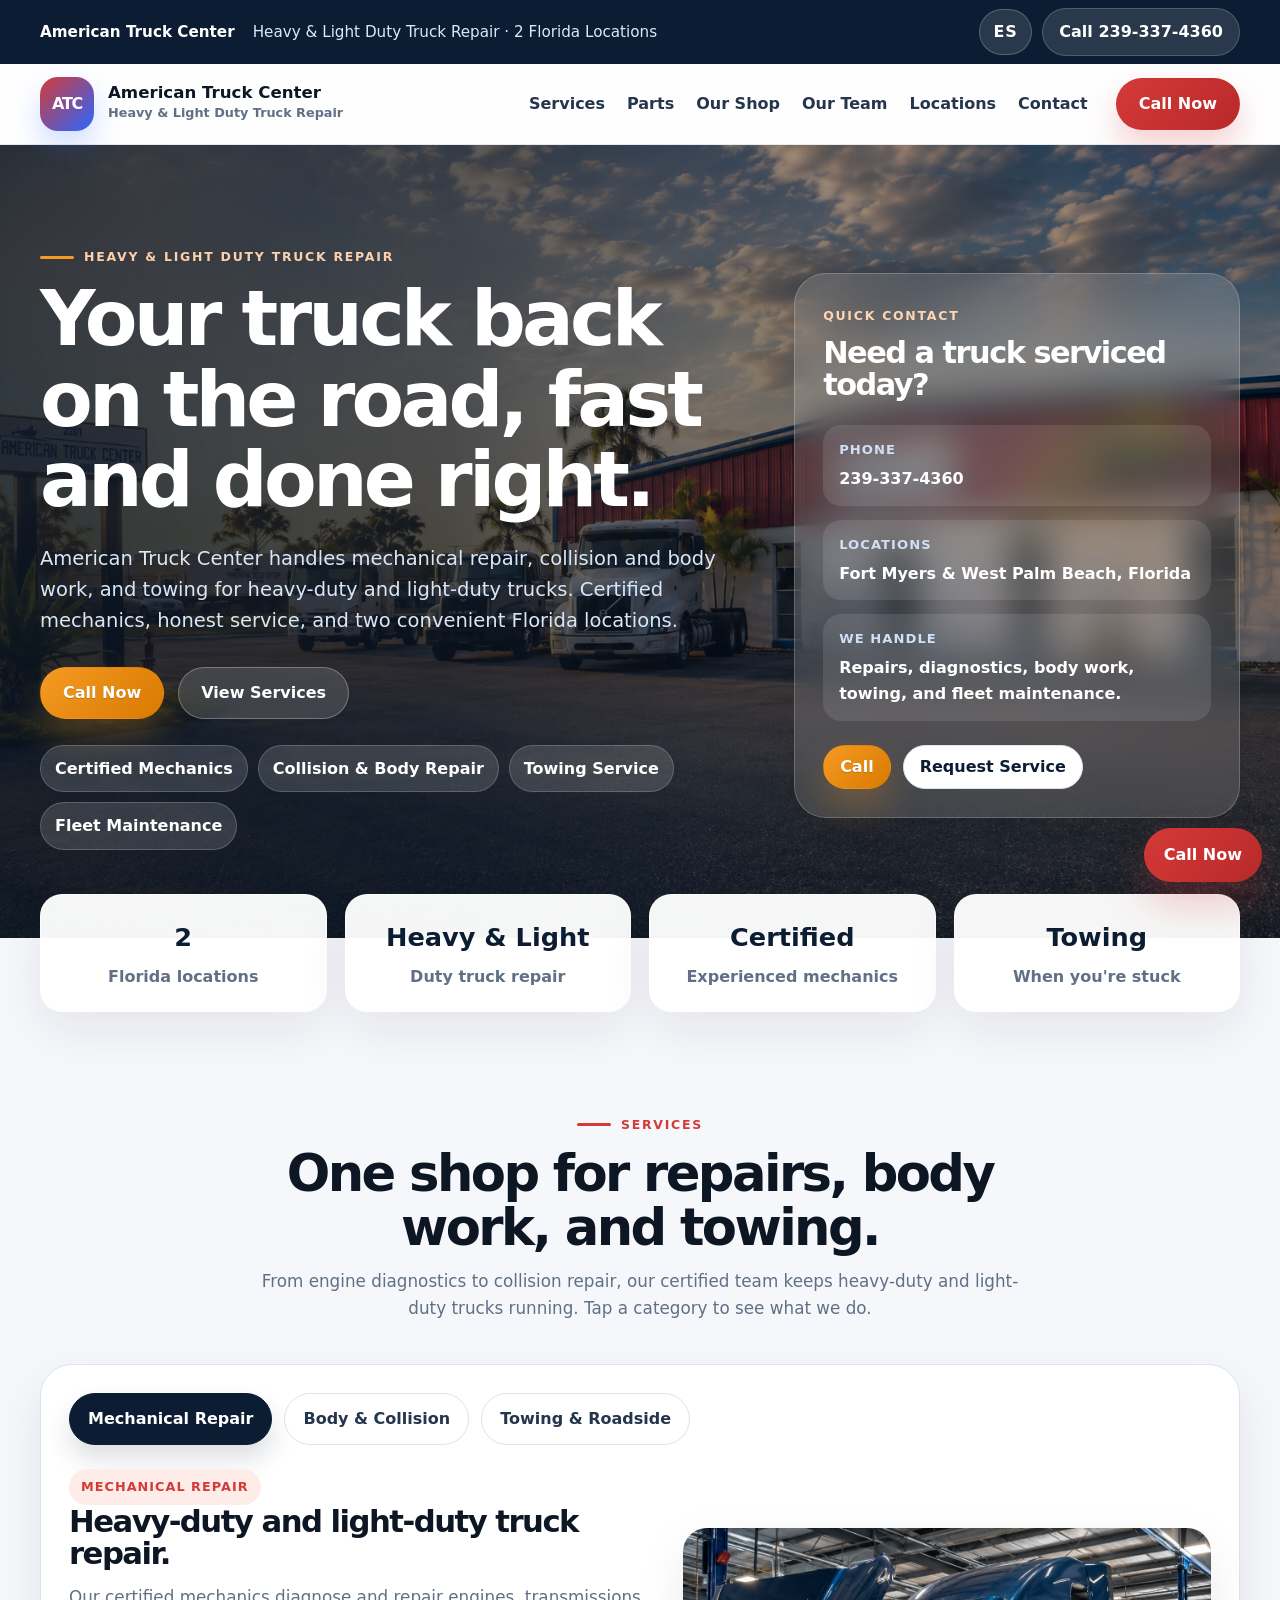
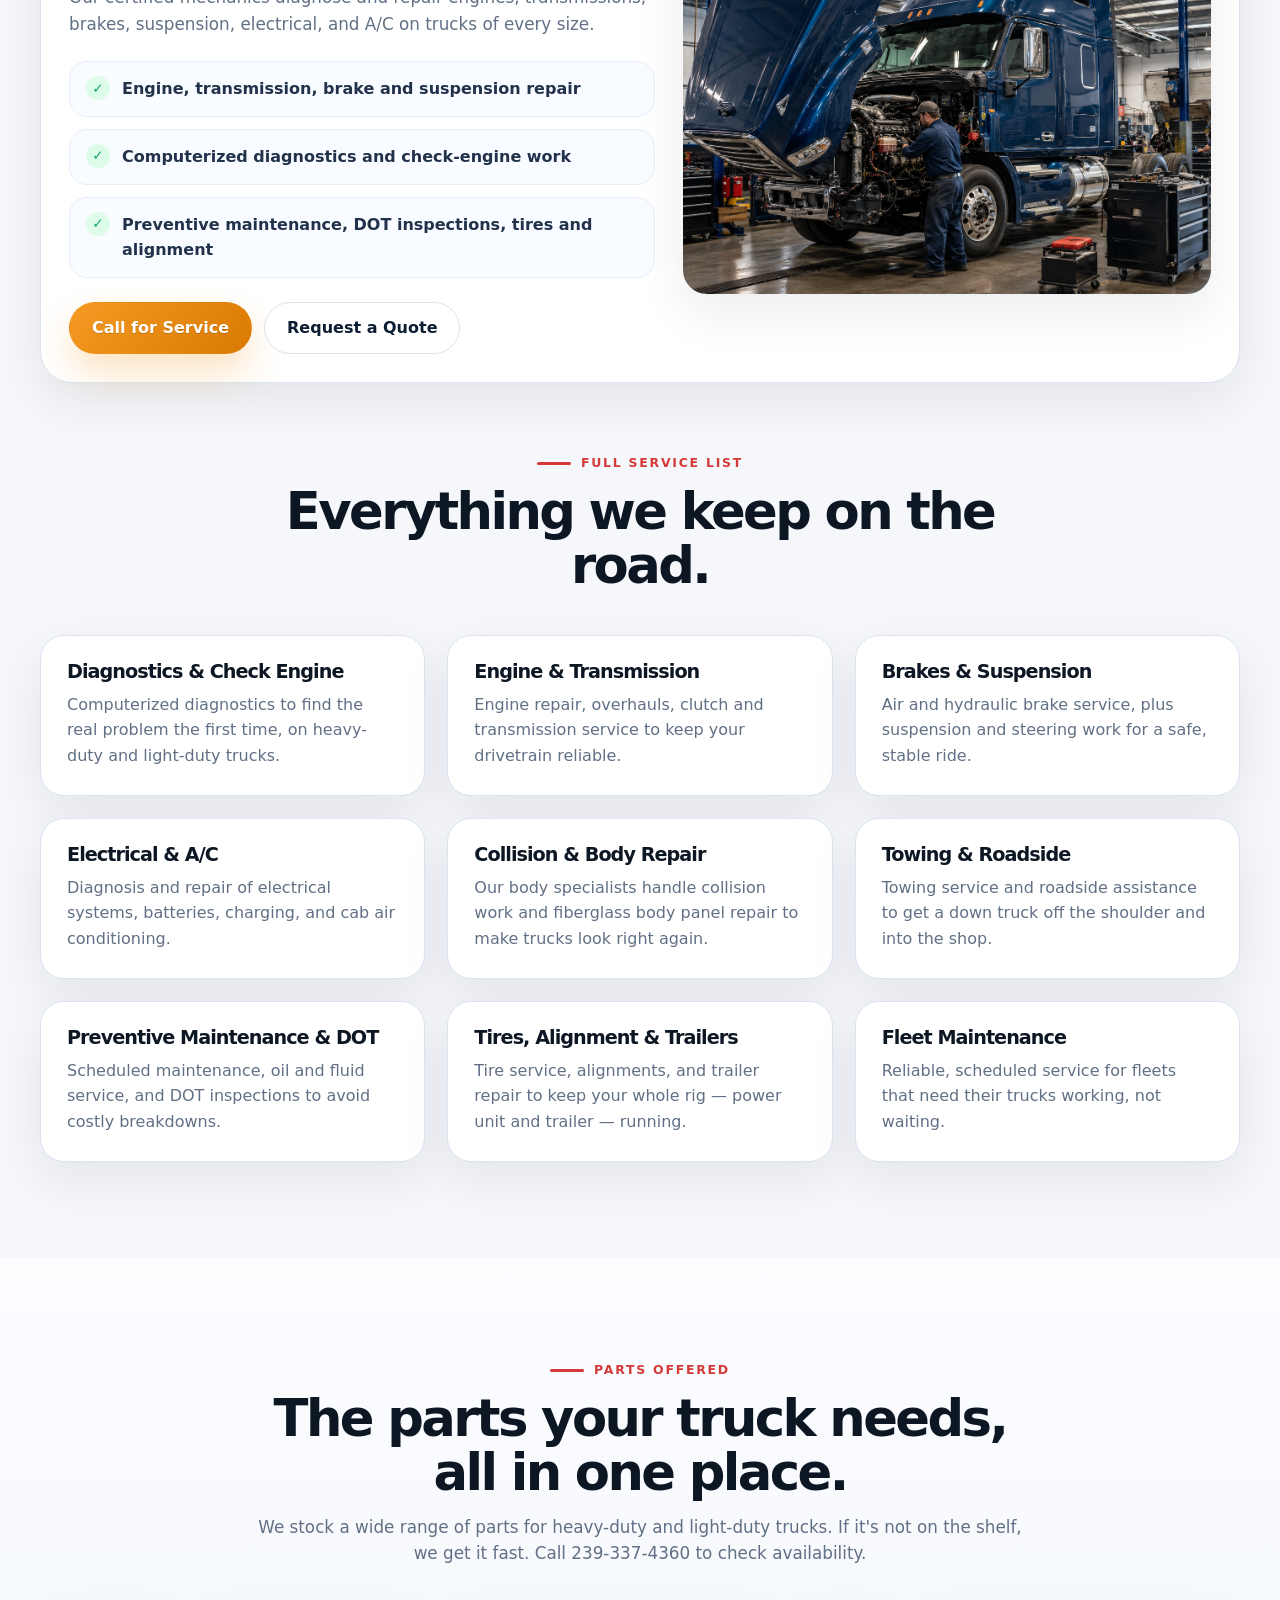
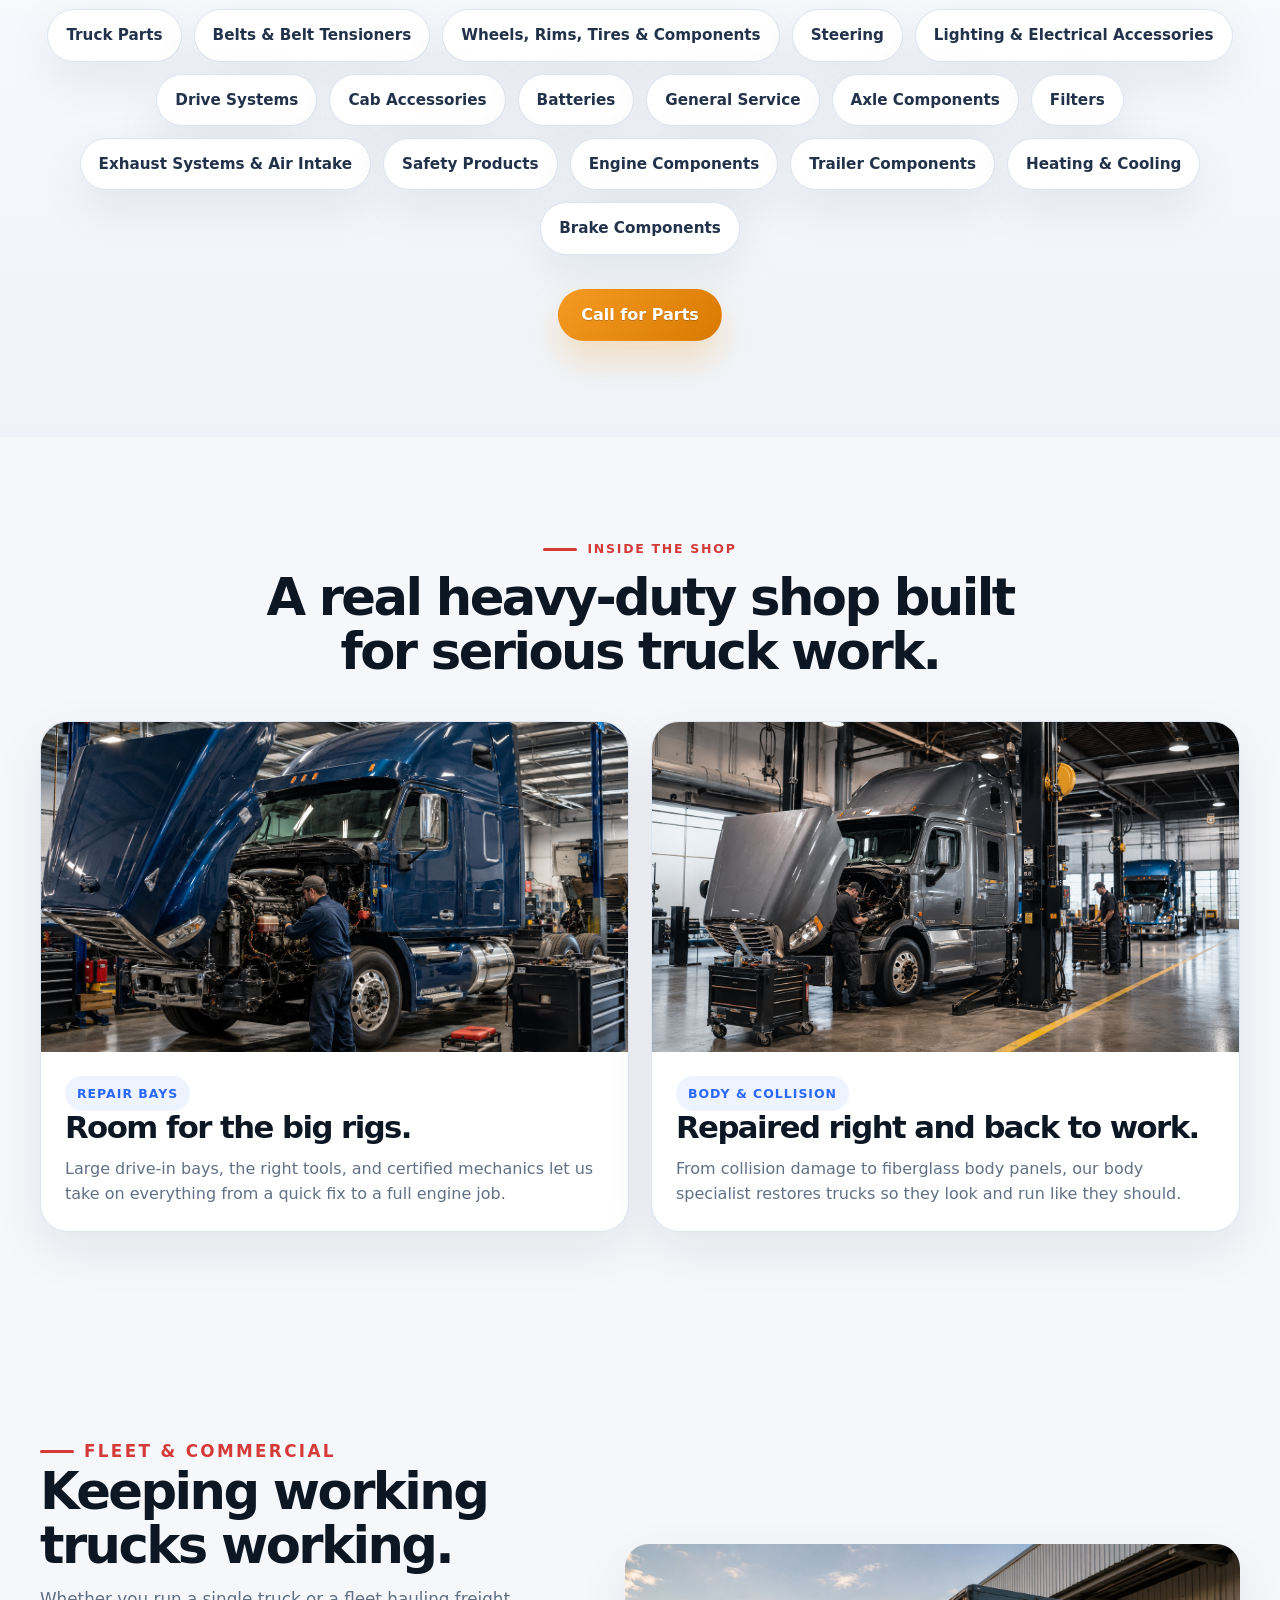
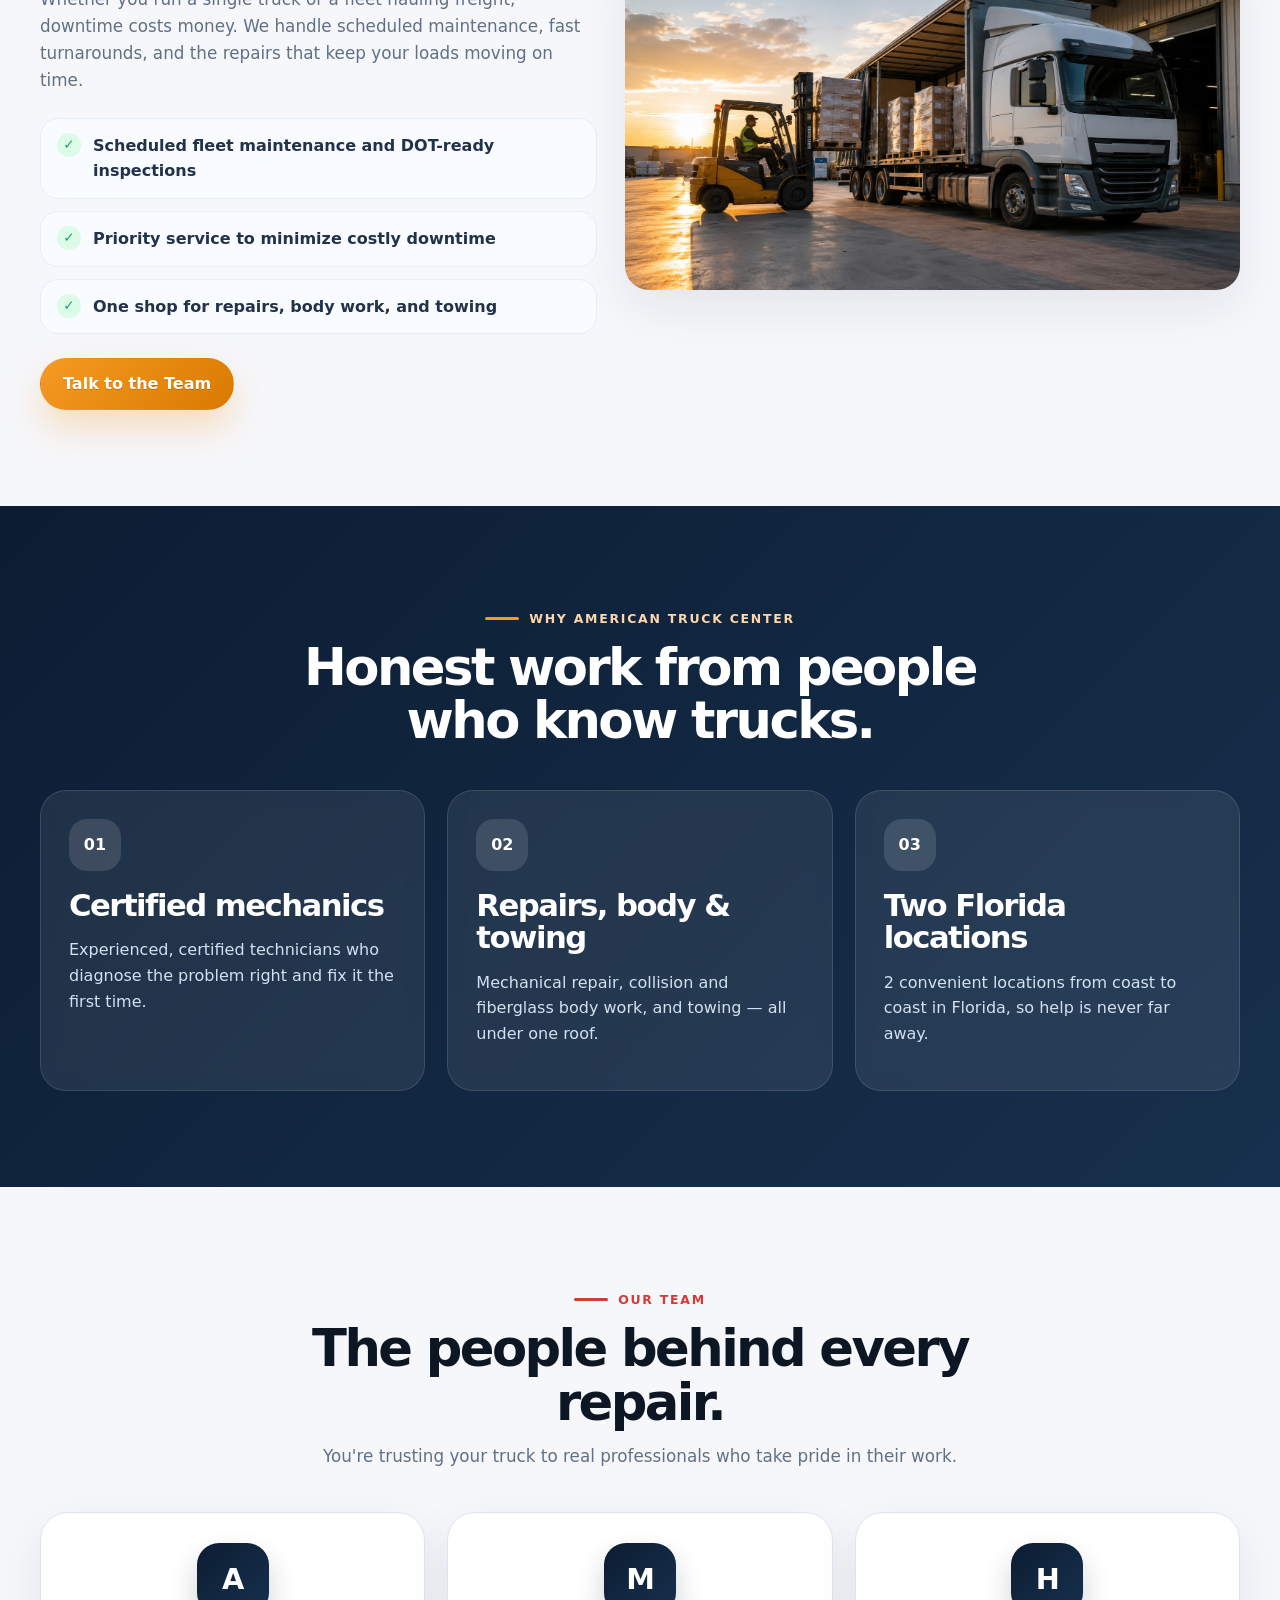
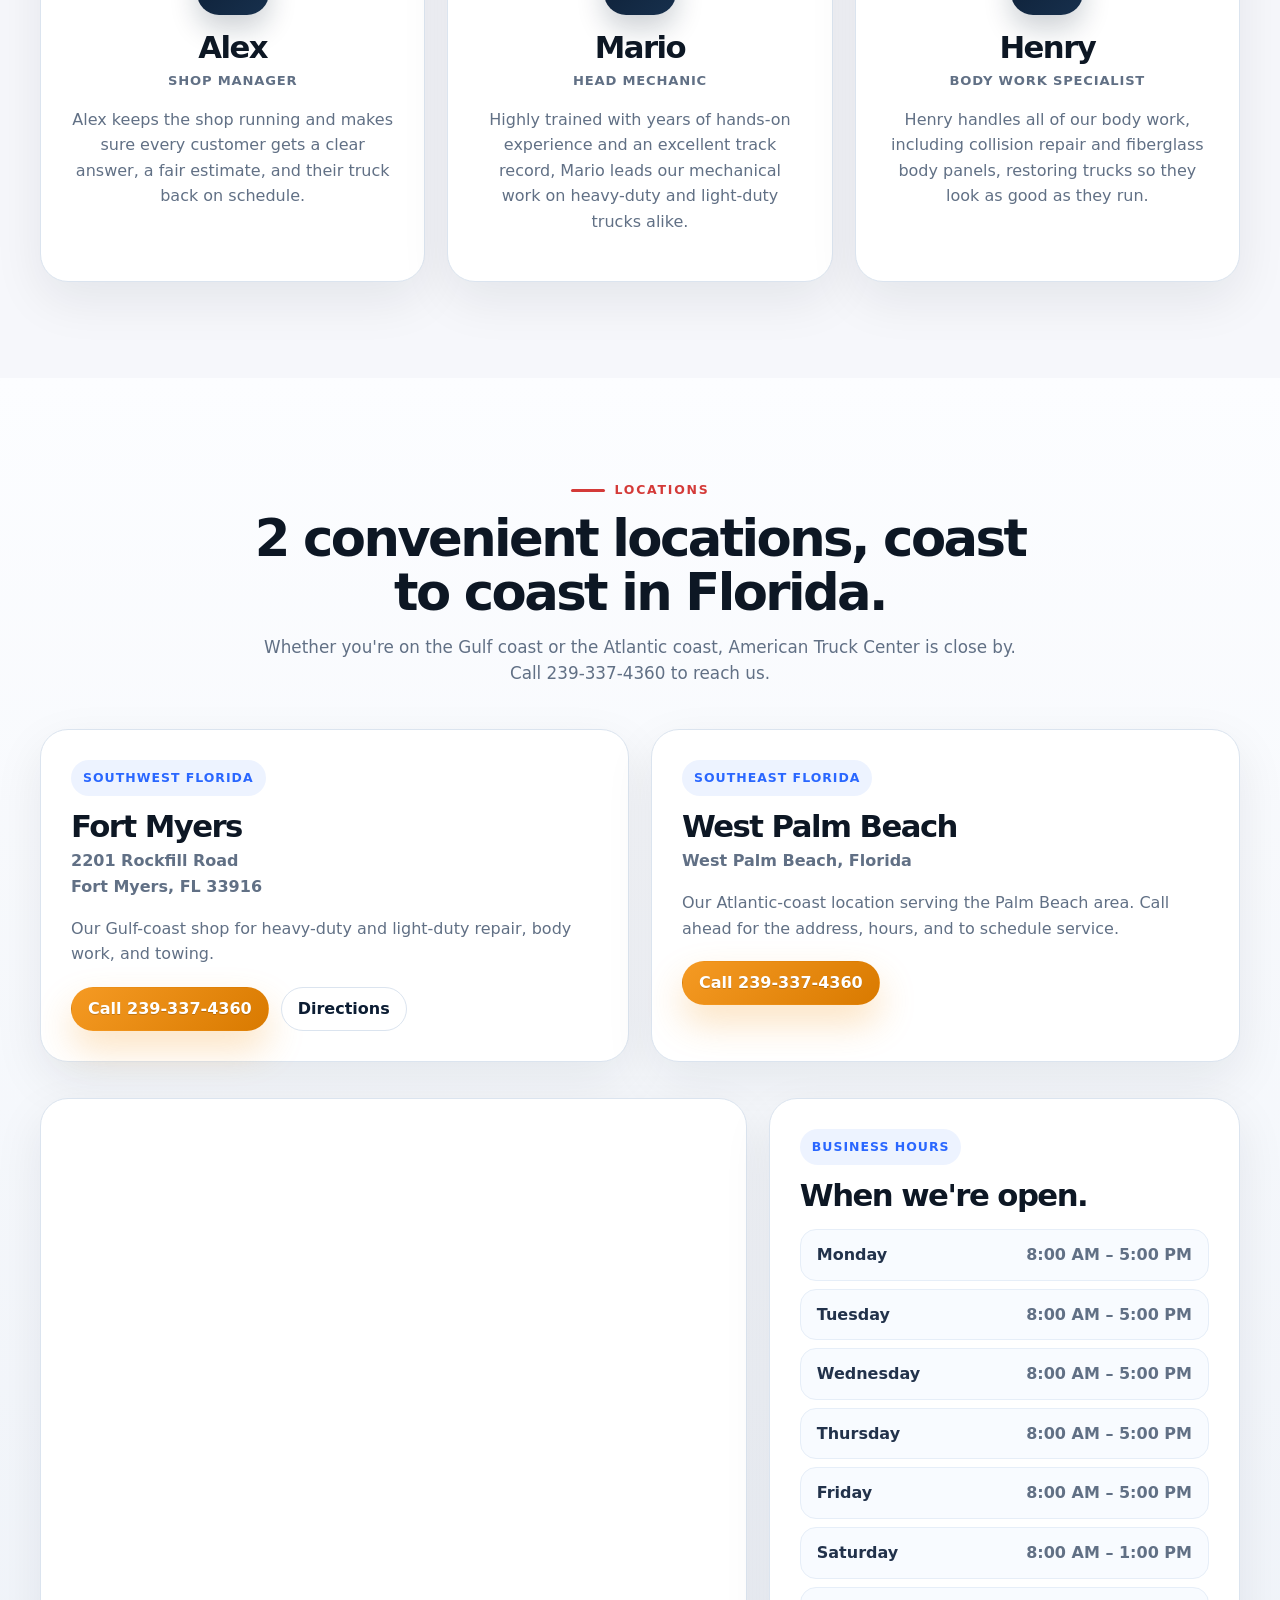
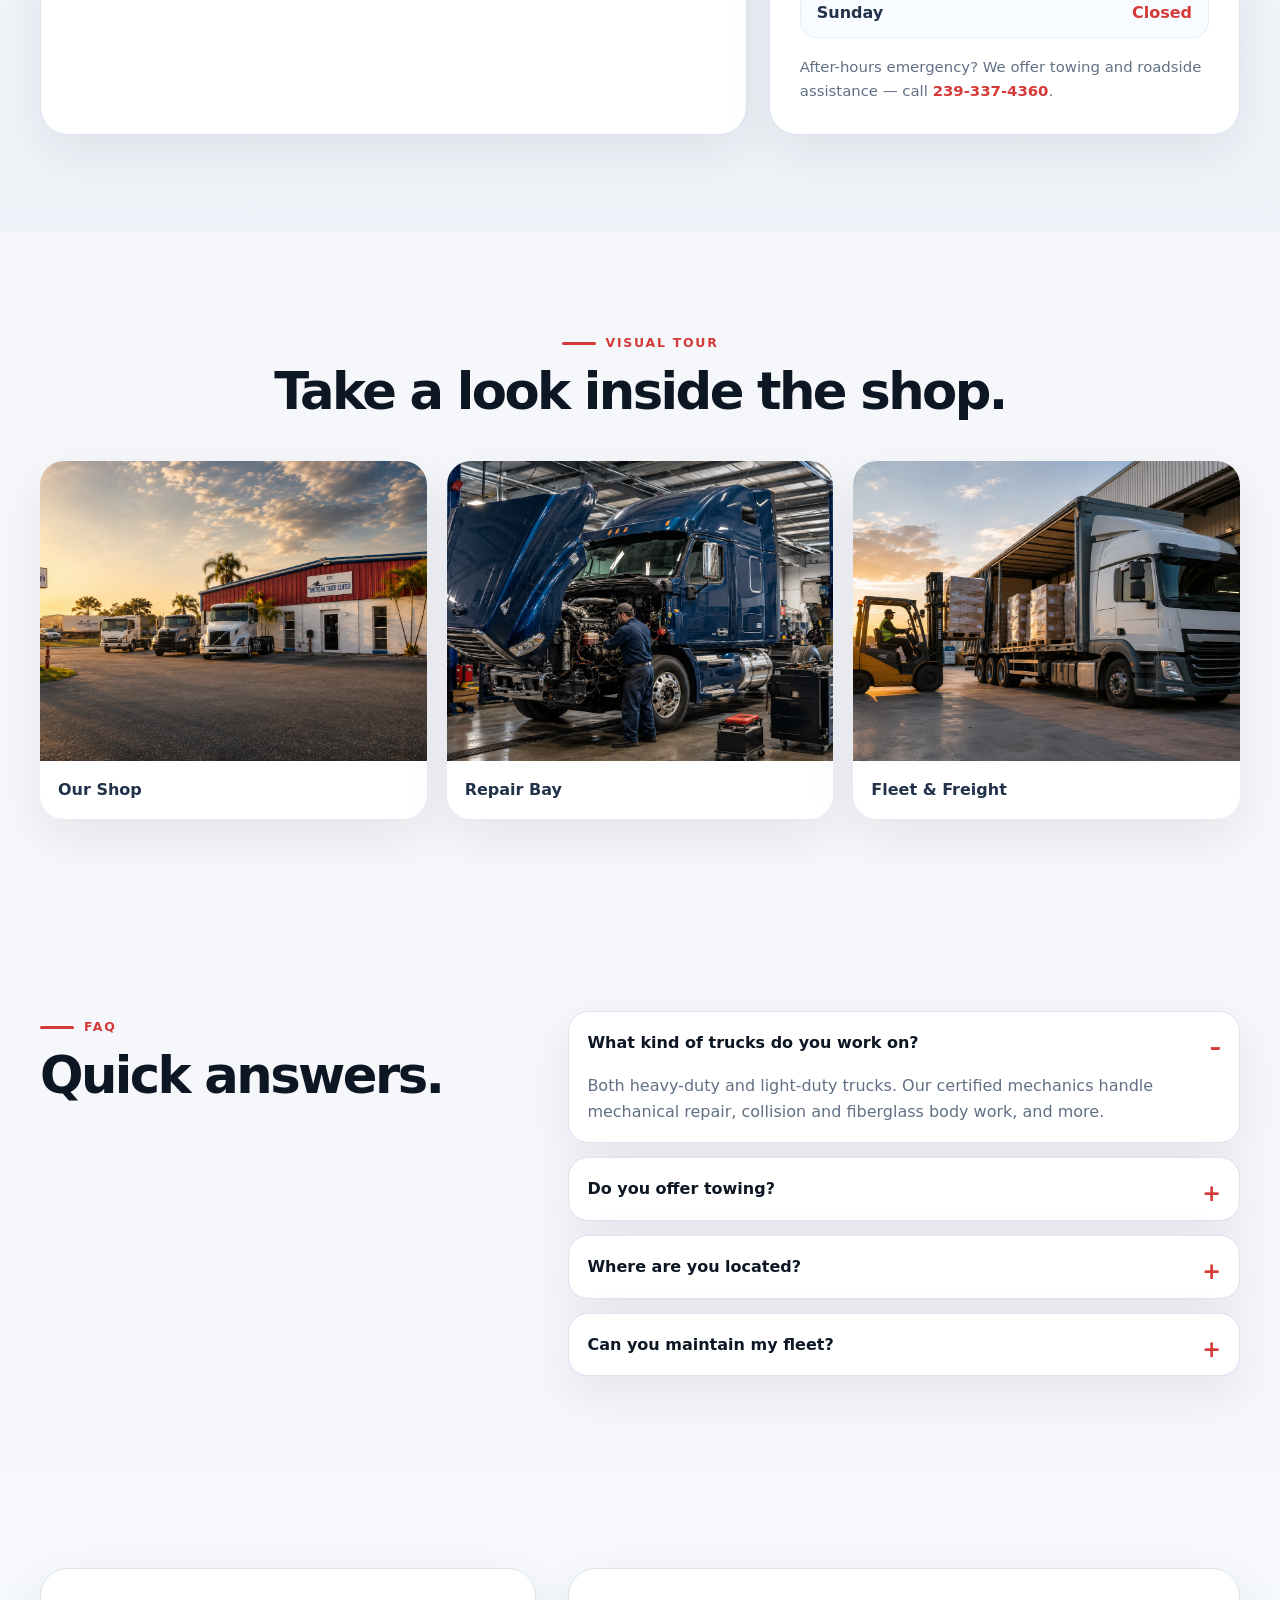
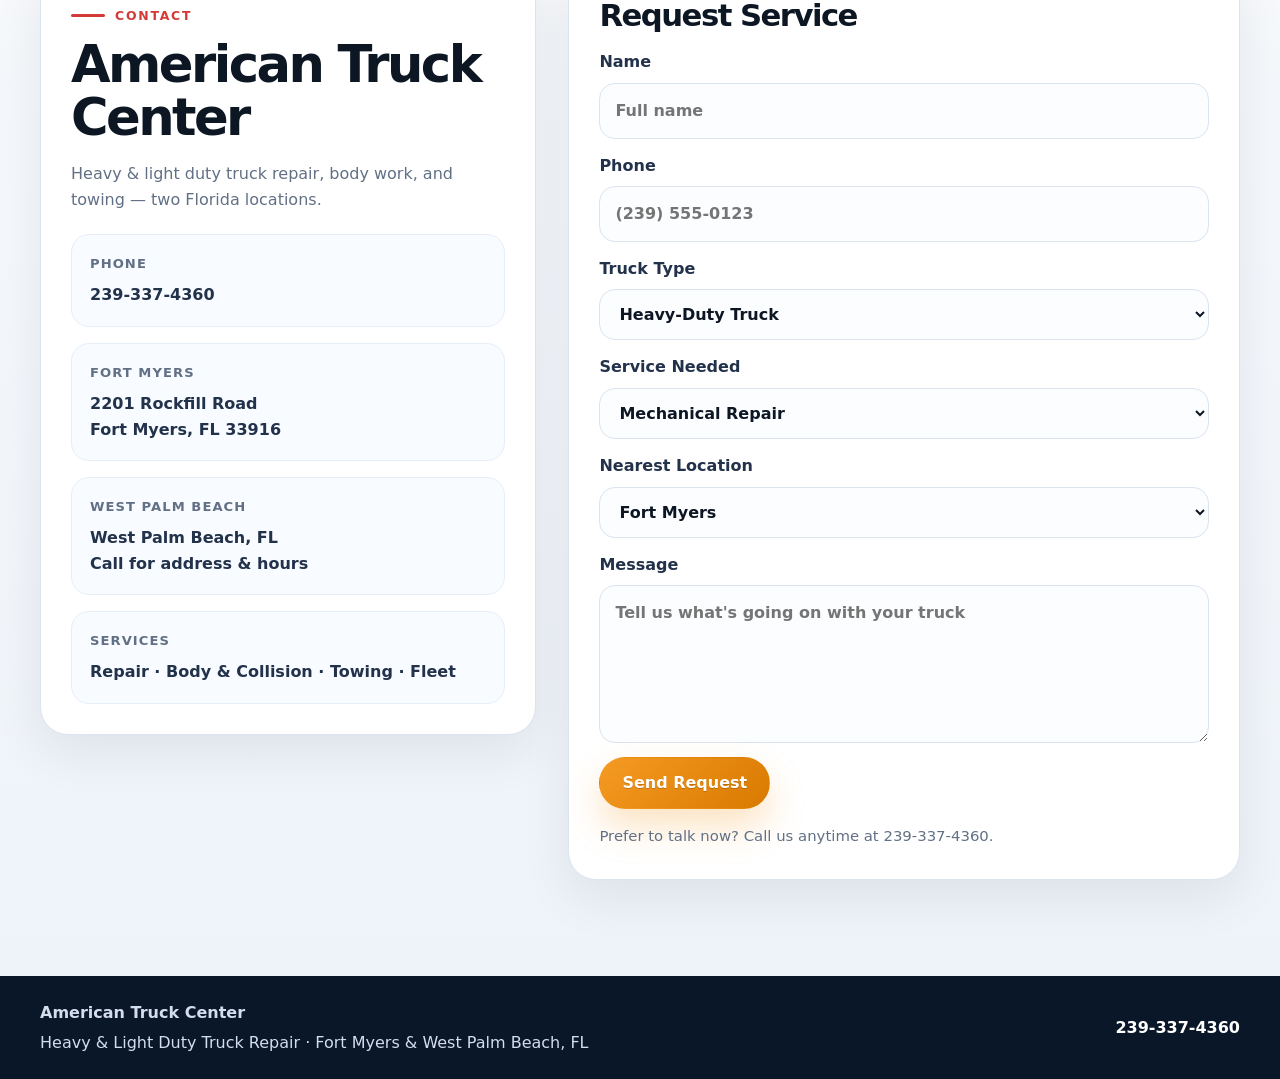
==== commit f1db24cb: "Add SEO meta + structured data" ====
--- a/index.html
+++ b/index.html
@@ -5,10 +5,141 @@
   <meta name="viewport" content="width=device-width, initial-scale=1.0" />
   <title>Heavy &amp; Light Duty Truck Repair | American Truck Center — Florida</title>
   <meta name="description" content="American Truck Center: heavy-duty &amp; light-duty truck repair, certified mechanics, collision &amp; fiberglass body work, and towing. Two Florida locations — Fort Myers &amp; West Palm Beach. Call 239-337-4360." />
+  <link rel="canonical" href="https://americantruckctr.com/" />
+  <meta name="keywords" content="heavy duty truck repair Fort Myers, diesel mechanic Fort Myers, light duty truck repair, truck collision repair, fiberglass truck body work, semi truck towing, roadside assistance, fleet maintenance, DOT inspection, truck parts, American Truck Center, Fort Myers FL, West Palm Beach FL" />
+  <meta name="theme-color" content="#0c1d33" />
+  <meta name="geo.region" content="US-FL" />
+  <meta name="geo.placename" content="Fort Myers" />
+  <meta name="geo.position" content="26.6418;-81.8480" />
+  <meta name="ICBM" content="26.6418, -81.8480" />
   <meta property="og:title" content="American Truck Center — Heavy &amp; Light Duty Truck Repair in Florida" />
   <meta property="og:description" content="Certified mechanics, collision &amp; fiberglass body repair, and towing. Two convenient Florida locations, coast to coast. Call 239-337-4360." />
   <meta property="og:type" content="website" />
-  <link rel="stylesheet" href="styles.css?v=10" />
+  <meta property="og:url" content="https://americantruckctr.com/" />
+  <meta property="og:site_name" content="American Truck Center" />
+  <meta property="og:image" content="https://americantruckctr.com/assets/hero-main.png?v=9" />
+  <meta name="twitter:card" content="summary_large_image" />
+  <meta name="twitter:title" content="American Truck Center — Heavy &amp; Light Duty Truck Repair in Florida" />
+  <meta name="twitter:description" content="Certified mechanics, collision &amp; fiberglass body repair, and towing. Two convenient Florida locations. Call 239-337-4360." />
+  <meta name="twitter:image" content="https://americantruckctr.com/assets/hero-main.png?v=9" />
+  <link rel="stylesheet" href="styles.css?v=12" />
+  <script type="application/ld+json">
+  {
+    "@context": "https://schema.org",
+    "@type": "AutoRepair",
+    "@id": "https://americantruckctr.com/#shop",
+    "name": "American Truck Center",
+    "url": "https://americantruckctr.com/",
+    "telephone": "+1-239-337-4360",
+    "image": "https://americantruckctr.com/assets/hero-main.png?v=9",
+    "priceRange": "$$",
+    "description": "Heavy-duty and light-duty truck mechanical repair, certified mechanics, collision and fiberglass body work, towing and roadside assistance, and fleet maintenance in Southwest Florida.",
+    "address": {
+      "@type": "PostalAddress",
+      "streetAddress": "2201 Rockfill Road",
+      "addressLocality": "Fort Myers",
+      "addressRegion": "FL",
+      "postalCode": "33916",
+      "addressCountry": "US"
+    },
+    "geo": {
+      "@type": "GeoCoordinates",
+      "latitude": 26.6418,
+      "longitude": -81.8480
+    },
+    "areaServed": {
+      "@type": "State",
+      "name": "Florida"
+    },
+    "location": [
+      {
+        "@type": "Place",
+        "name": "American Truck Center — Fort Myers",
+        "address": {
+          "@type": "PostalAddress",
+          "streetAddress": "2201 Rockfill Road",
+          "addressLocality": "Fort Myers",
+          "addressRegion": "FL",
+          "postalCode": "33916",
+          "addressCountry": "US"
+        }
+      },
+      {
+        "@type": "Place",
+        "name": "American Truck Center — West Palm Beach",
+        "address": {
+          "@type": "PostalAddress",
+          "addressLocality": "West Palm Beach",
+          "addressRegion": "FL",
+          "addressCountry": "US"
+        }
+      }
+    ],
+    "openingHoursSpecification": [
+      {
+        "@type": "OpeningHoursSpecification",
+        "dayOfWeek": ["Monday", "Tuesday", "Wednesday", "Thursday", "Friday"],
+        "opens": "08:00",
+        "closes": "17:00"
+      },
+      {
+        "@type": "OpeningHoursSpecification",
+        "dayOfWeek": "Saturday",
+        "opens": "08:00",
+        "closes": "13:00"
+      },
+      {
+        "@type": "OpeningHoursSpecification",
+        "dayOfWeek": "Sunday",
+        "opens": "00:00",
+        "closes": "00:00"
+      }
+    ],
+    "knowsAbout": [
+      "Heavy-duty truck repair",
+      "Light-duty truck repair",
+      "Diesel engine diagnostics",
+      "Transmission repair",
+      "Air and hydraulic brake service",
+      "Suspension and steering",
+      "Collision repair",
+      "Fiberglass body work",
+      "Towing and roadside assistance",
+      "Fleet maintenance",
+      "DOT inspections",
+      "Tire service and alignment",
+      "Trailer repair"
+    ],
+    "makesOffer": [
+      { "@type": "Offer", "itemOffered": { "@type": "Service", "name": "Heavy & Light Duty Truck Mechanical Repair" } },
+      { "@type": "Offer", "itemOffered": { "@type": "Service", "name": "Diagnostics & Check Engine" } },
+      { "@type": "Offer", "itemOffered": { "@type": "Service", "name": "Engine & Transmission Repair" } },
+      { "@type": "Offer", "itemOffered": { "@type": "Service", "name": "Brakes & Suspension" } },
+      { "@type": "Offer", "itemOffered": { "@type": "Service", "name": "Electrical & A/C" } },
+      { "@type": "Offer", "itemOffered": { "@type": "Service", "name": "Collision & Fiberglass Body Repair" } },
+      { "@type": "Offer", "itemOffered": { "@type": "Service", "name": "Towing & Roadside Assistance" } },
+      { "@type": "Offer", "itemOffered": { "@type": "Service", "name": "Preventive Maintenance & DOT Inspections" } },
+      { "@type": "Offer", "itemOffered": { "@type": "Service", "name": "Fleet Maintenance" } },
+      { "@type": "Offer", "itemOffered": { "@type": "Product", "name": "Truck Parts" } },
+      { "@type": "Offer", "itemOffered": { "@type": "Product", "name": "Belts & Belt Tensioners" } },
+      { "@type": "Offer", "itemOffered": { "@type": "Product", "name": "Wheels, Rims, Tires & Components" } },
+      { "@type": "Offer", "itemOffered": { "@type": "Product", "name": "Steering" } },
+      { "@type": "Offer", "itemOffered": { "@type": "Product", "name": "Lighting & Electrical Accessories" } },
+      { "@type": "Offer", "itemOffered": { "@type": "Product", "name": "Drive Systems" } },
+      { "@type": "Offer", "itemOffered": { "@type": "Product", "name": "Cab Accessories" } },
+      { "@type": "Offer", "itemOffered": { "@type": "Product", "name": "Batteries" } },
+      { "@type": "Offer", "itemOffered": { "@type": "Product", "name": "General Service" } },
+      { "@type": "Offer", "itemOffered": { "@type": "Product", "name": "Axle Components" } },
+      { "@type": "Offer", "itemOffered": { "@type": "Product", "name": "Filters" } },
+      { "@type": "Offer", "itemOffered": { "@type": "Product", "name": "Exhaust Systems & Air Intake" } },
+      { "@type": "Offer", "itemOffered": { "@type": "Product", "name": "Safety Products" } },
+      { "@type": "Offer", "itemOffered": { "@type": "Product", "name": "Engine Components" } },
+      { "@type": "Offer", "itemOffered": { "@type": "Product", "name": "Trailer Components" } },
+      { "@type": "Offer", "itemOffered": { "@type": "Product", "name": "Heating & Cooling" } },
+      { "@type": "Offer", "itemOffered": { "@type": "Product", "name": "Brake Components" } }
+    ]
+  }
+  </script>
 </head>
 <body>
   <a class="skip-link" href="#main" data-es="Saltar al contenido">Skip to content</a>
@@ -41,6 +172,7 @@
       </button>
       <nav class="nav" id="primary-nav" aria-label="Main navigation">
         <a href="#services" data-es="Servicios">Services</a>
+        <a href="#parts" data-es="Repuestos">Parts</a>
         <a href="#shop" data-es="El Taller">Our Shop</a>
         <a href="#team" data-es="Equipo">Our Team</a>
         <a href="#locations" data-es="Ubicaciones">Locations</a>
@@ -172,7 +304,39 @@
       </div>
     </section>
 
-    <section class="section section-soft" id="shop">
+    <section class="section section-soft" id="parts">
+      <div class="container">
+        <div class="section-heading reveal">
+          <p class="eyebrow dark" data-es="Repuestos">Parts Offered</p>
+          <h2 data-es="Los repuestos que su camión necesita, en un solo lugar.">The parts your truck needs, all in one place.</h2>
+          <p data-es="Surtimos una amplia gama de repuestos para camiones pesados y ligeros. Si no lo tenemos a mano, lo conseguimos rápido. Llame al 239-337-4360 para verificar disponibilidad.">We stock a wide range of parts for heavy-duty and light-duty trucks. If it's not on the shelf, we get it fast. Call 239-337-4360 to check availability.</p>
+        </div>
+        <div class="parts-grid reveal delay-1">
+          <span class="part-pill" data-es="Repuestos para Camiones">Truck Parts</span>
+          <span class="part-pill" data-es="Correas y Tensores de Correa">Belts &amp; Belt Tensioners</span>
+          <span class="part-pill" data-es="Ruedas, Rines, Llantas y Componentes">Wheels, Rims, Tires &amp; Components</span>
+          <span class="part-pill" data-es="Dirección">Steering</span>
+          <span class="part-pill" data-es="Iluminación y Accesorios Eléctricos">Lighting &amp; Electrical Accessories</span>
+          <span class="part-pill" data-es="Sistemas de Transmisión">Drive Systems</span>
+          <span class="part-pill" data-es="Accesorios de Cabina">Cab Accessories</span>
+          <span class="part-pill" data-es="Baterías">Batteries</span>
+          <span class="part-pill" data-es="Servicio General">General Service</span>
+          <span class="part-pill" data-es="Componentes de Eje">Axle Components</span>
+          <span class="part-pill" data-es="Filtros">Filters</span>
+          <span class="part-pill" data-es="Sistemas de Escape y Admisión de Aire">Exhaust Systems &amp; Air Intake</span>
+          <span class="part-pill" data-es="Productos de Seguridad">Safety Products</span>
+          <span class="part-pill" data-es="Componentes de Motor">Engine Components</span>
+          <span class="part-pill" data-es="Componentes de Remolque">Trailer Components</span>
+          <span class="part-pill" data-es="Calefacción y Refrigeración">Heating &amp; Cooling</span>
+          <span class="part-pill" data-es="Componentes de Frenos">Brake Components</span>
+        </div>
+        <div class="parts-cta reveal delay-1">
+          <a class="btn btn-primary" href="tel:2393374360" data-es="Llamar por Repuestos">Call for Parts</a>
+        </div>
+      </div>
+    </section>
+
+    <section class="section" id="shop">
       <div class="container">
         <div class="section-heading reveal">
           <p class="eyebrow dark" data-es="El Taller por Dentro">Inside the Shop</p>
@@ -296,6 +460,31 @@
             </div>
           </article>
         </div>
+
+        <div class="map-hours-grid reveal delay-1">
+          <div class="map-card">
+            <iframe
+              class="shop-map"
+              src="https://maps.google.com/maps?q=2201%20Rockfill%20Road%20Fort%20Myers%20FL%2033916&output=embed"
+              title="Map of American Truck Center, 2201 Rockfill Road, Fort Myers, FL 33916"
+              loading="lazy"
+              referrerpolicy="no-referrer-when-downgrade"></iframe>
+          </div>
+          <div class="hours-card">
+            <span class="pill" data-es="Horario de Atención">Business Hours</span>
+            <h3 data-es="Cuándo estamos abiertos.">When we're open.</h3>
+            <ul class="hours-list">
+              <li><span class="hours-day" data-es="Lunes">Monday</span><span class="hours-time" data-es="8:00 a.m. – 5:00 p.m.">8:00 AM – 5:00 PM</span></li>
+              <li><span class="hours-day" data-es="Martes">Tuesday</span><span class="hours-time" data-es="8:00 a.m. – 5:00 p.m.">8:00 AM – 5:00 PM</span></li>
+              <li><span class="hours-day" data-es="Miércoles">Wednesday</span><span class="hours-time" data-es="8:00 a.m. – 5:00 p.m.">8:00 AM – 5:00 PM</span></li>
+              <li><span class="hours-day" data-es="Jueves">Thursday</span><span class="hours-time" data-es="8:00 a.m. – 5:00 p.m.">8:00 AM – 5:00 PM</span></li>
+              <li><span class="hours-day" data-es="Viernes">Friday</span><span class="hours-time" data-es="8:00 a.m. – 5:00 p.m.">8:00 AM – 5:00 PM</span></li>
+              <li><span class="hours-day" data-es="Sábado">Saturday</span><span class="hours-time" data-es="8:00 a.m. – 1:00 p.m.">8:00 AM – 1:00 PM</span></li>
+              <li class="hours-closed"><span class="hours-day" data-es="Domingo">Sunday</span><span class="hours-time" data-es="Cerrado">Closed</span></li>
+            </ul>
+            <p class="hours-note" data-es="¿Emergencia fuera de horario? Tenemos grúa y asistencia en carretera — llame al <a href='tel:2393374360'>239-337-4360</a>.">After-hours emergency? We offer towing and roadside assistance — call <a href="tel:2393374360">239-337-4360</a>.</p>
+          </div>
+        </div>
       </div>
     </section>
 
@@ -376,6 +565,6 @@
     <div class="lightbox-content"><img id="lightboxImage" src="" alt="Expanded image" /><p id="lightboxCaption"></p></div>
   </div>
 
-  <script src="script.js?v=11"></script>
+  <script src="script.js?v=12"></script>
 </body>
 </html>
--- a/styles.css
+++ b/styles.css
@@ -21,6 +21,27 @@
 @media(max-width:1080px){.team-grid{grid-template-columns:1fr}.services-cards{grid-template-columns:repeat(2,minmax(0,1fr))}.locations-grid{grid-template-columns:1fr}}
 @media(max-width:800px){.services-cards{grid-template-columns:1fr}}
 
+/* Parts Offered */
+.parts-grid{display:flex;flex-wrap:wrap;gap:12px;justify-content:center}
+.part-pill{display:inline-flex;align-items:center;padding:13px 18px;border-radius:999px;background:#fff;border:1px solid var(--line);box-shadow:var(--shadow);color:#22324b;font-weight:800;font-size:.95rem;transition:.2s ease}
+.part-pill:hover{transform:translateY(-2px);border-color:var(--gold);color:var(--navy)}
+.parts-cta{display:flex;justify-content:center;margin-top:34px}
+/* Map + Hours */
+.map-hours-grid{display:grid;grid-template-columns:minmax(0,1.2fr) minmax(0,.8fr);gap:22px;margin-top:36px;align-items:stretch}
+.map-card{border-radius:28px;overflow:hidden;border:1px solid var(--line);box-shadow:var(--shadow);min-height:340px;background:#fff}
+.shop-map{display:block;width:100%;height:100%;min-height:340px;border:0}
+.hours-card{background:#fff;border:1px solid var(--line);border-radius:28px;box-shadow:var(--shadow);padding:30px}
+.hours-card h3{margin:14px 0 6px}
+.hours-list{list-style:none;padding:0;margin:18px 0 0;display:grid;gap:8px}
+.hours-list li{display:flex;justify-content:space-between;align-items:center;gap:16px;padding:12px 16px;border-radius:16px;background:#f8fbff;border:1px solid #e6eef8}
+.hours-day{font-weight:800;color:#22324b}
+.hours-time{font-weight:700;color:var(--muted)}
+.hours-closed{background:#fdece8;border-color:#f6d3cd}
+.hours-closed .hours-time{color:var(--red);font-weight:800}
+.hours-note{margin:18px 0 0;color:var(--muted);font-size:.93rem}
+.hours-note a{color:var(--red);font-weight:800}
+@media(max-width:1080px){.map-hours-grid{grid-template-columns:1fr}.map-card{min-height:300px}}
+
 /* Language toggle (EN/ES) */
 .topbar-actions{display:flex;align-items:center;gap:10px}
 .lang-toggle{display:inline-flex;align-items:center;justify-content:center;min-width:46px;padding:9px 14px;border-radius:999px;background:rgba(255,255,255,.12);border:1px solid rgba(255,255,255,.22);color:#fff;font-weight:900;letter-spacing:.04em;cursor:pointer;transition:.2s ease}
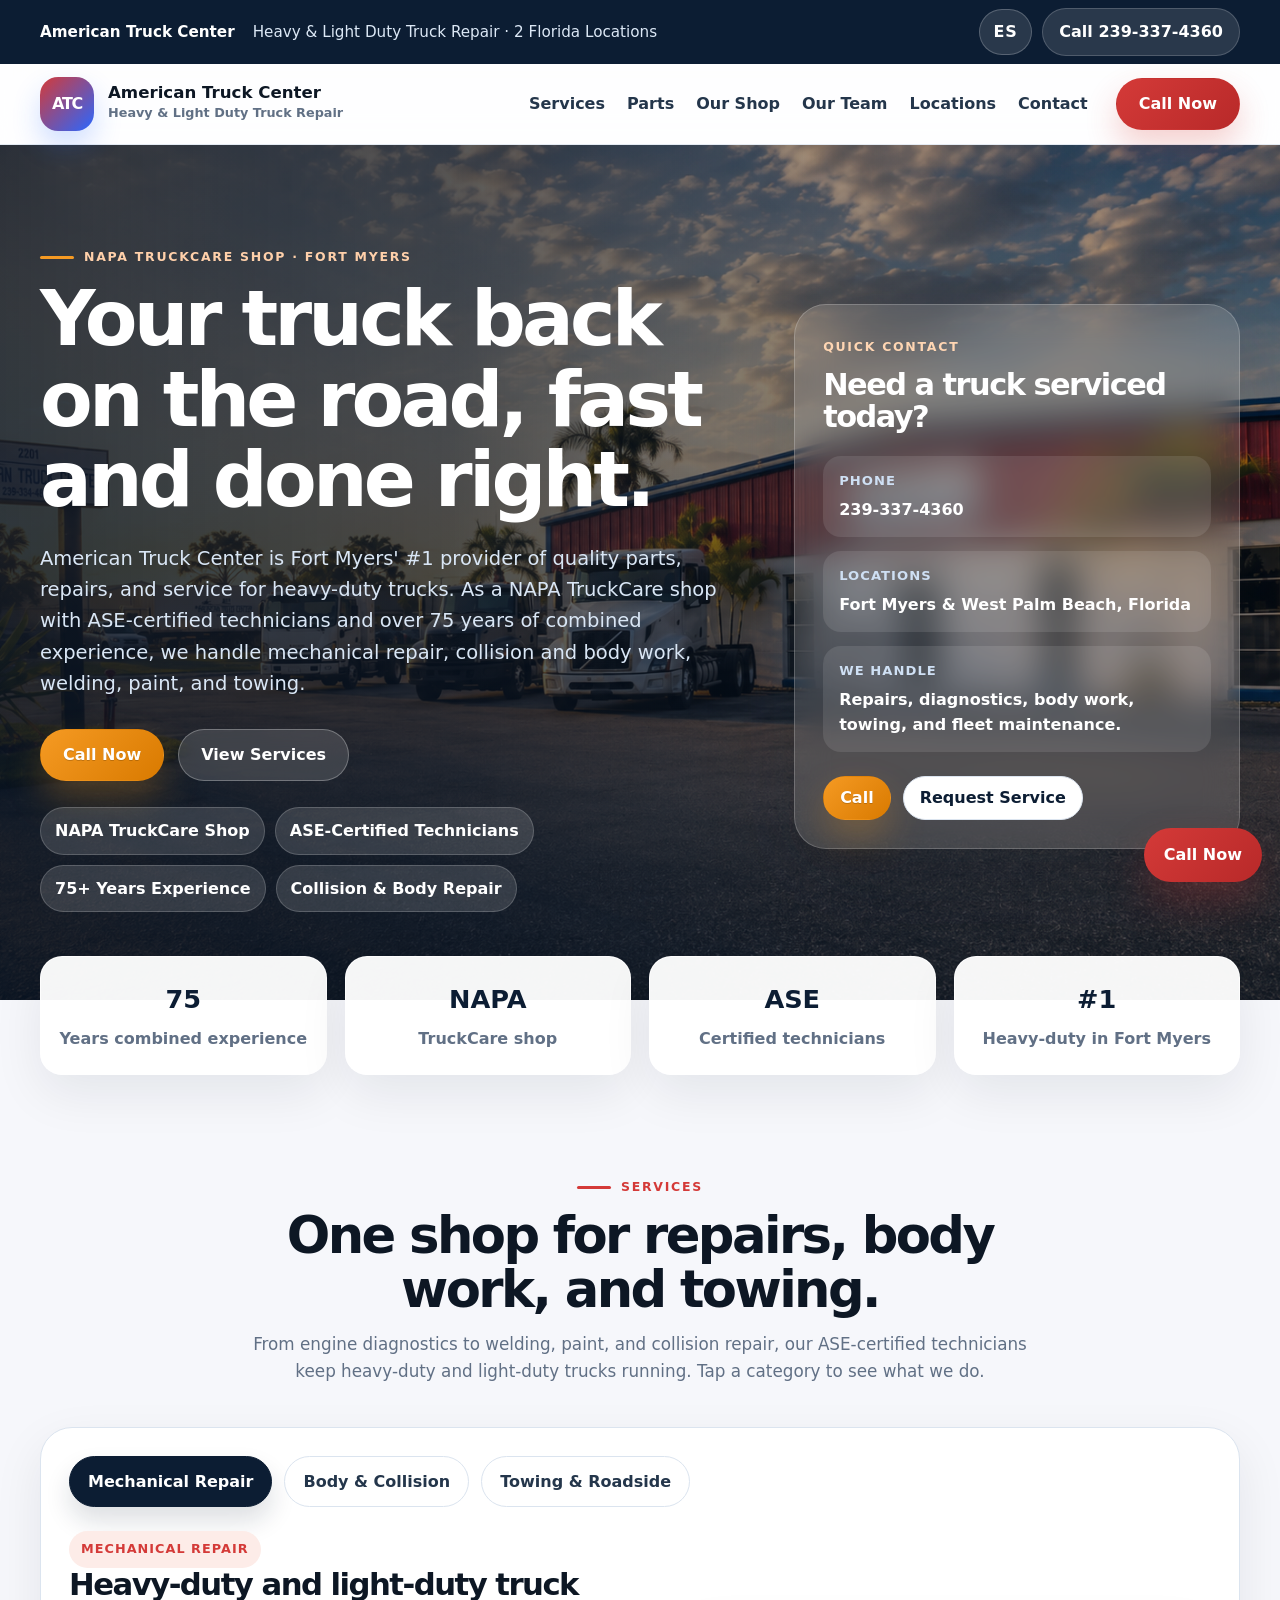
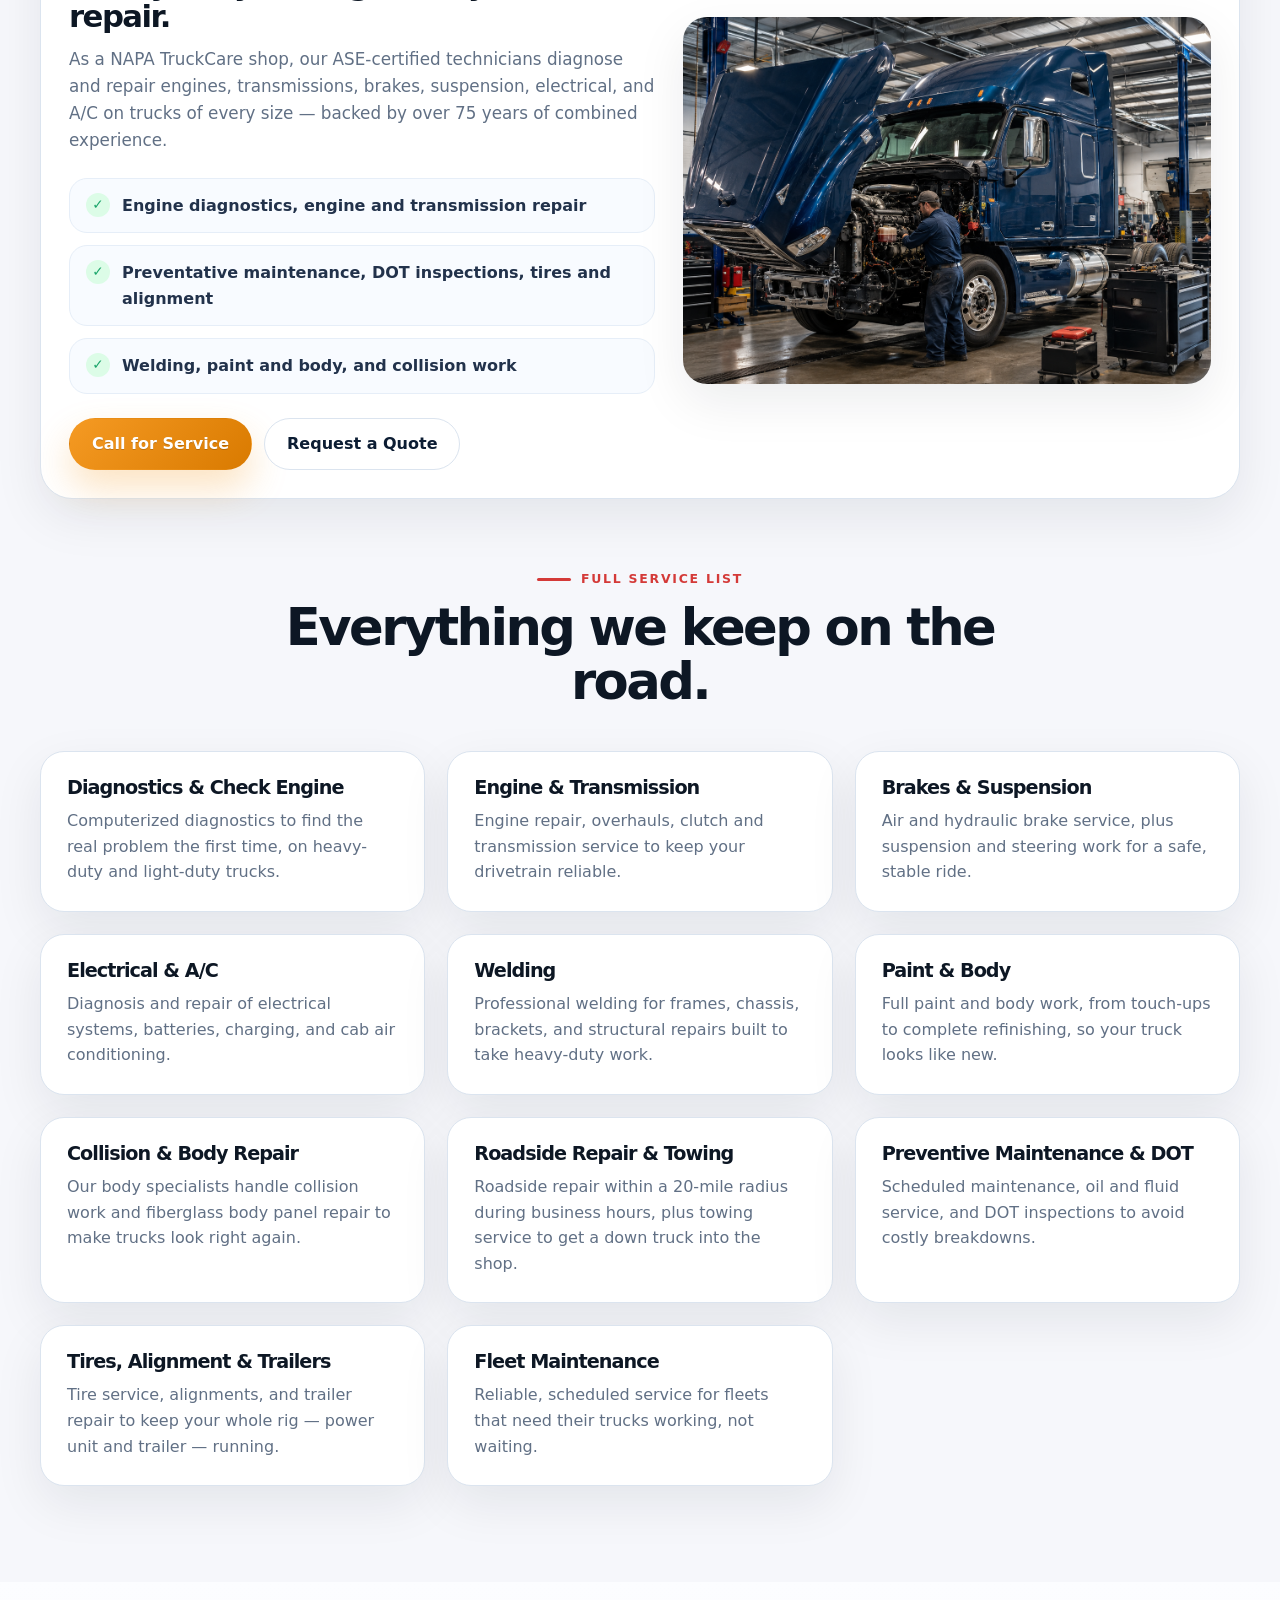
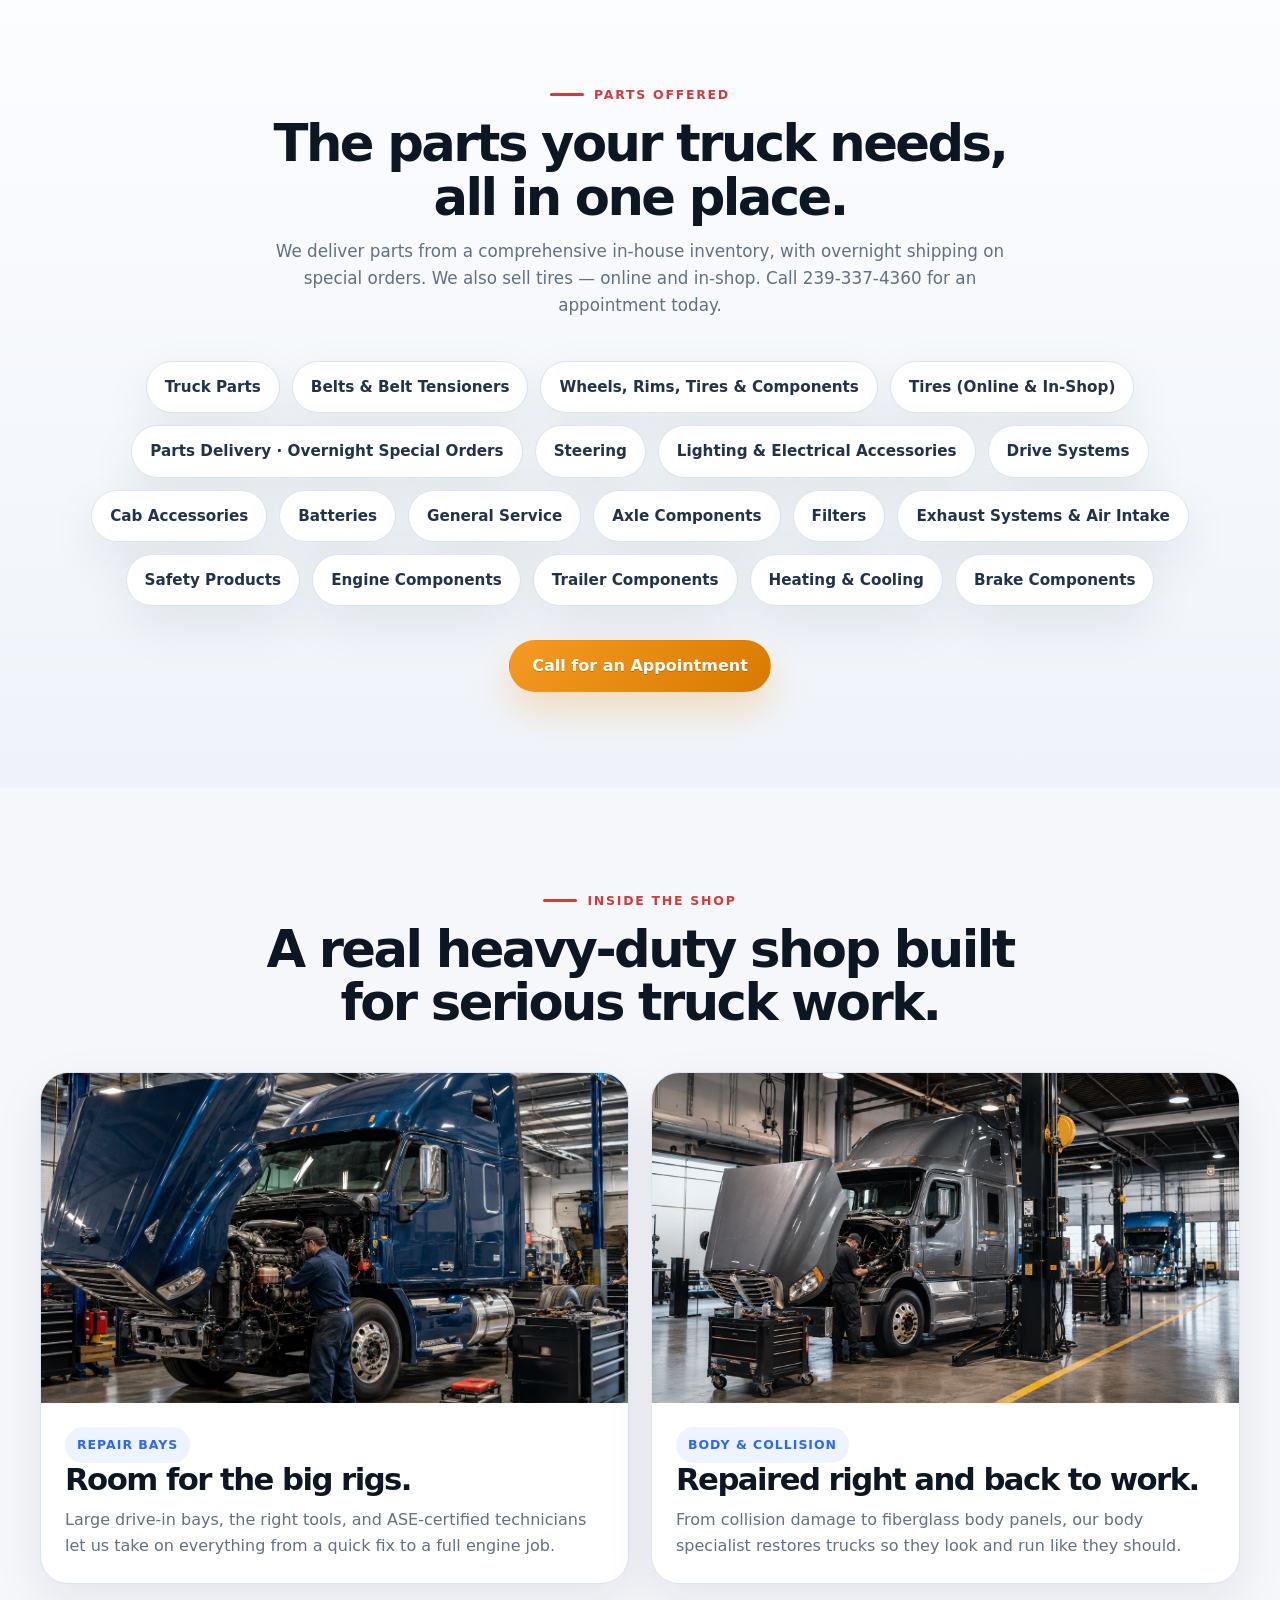
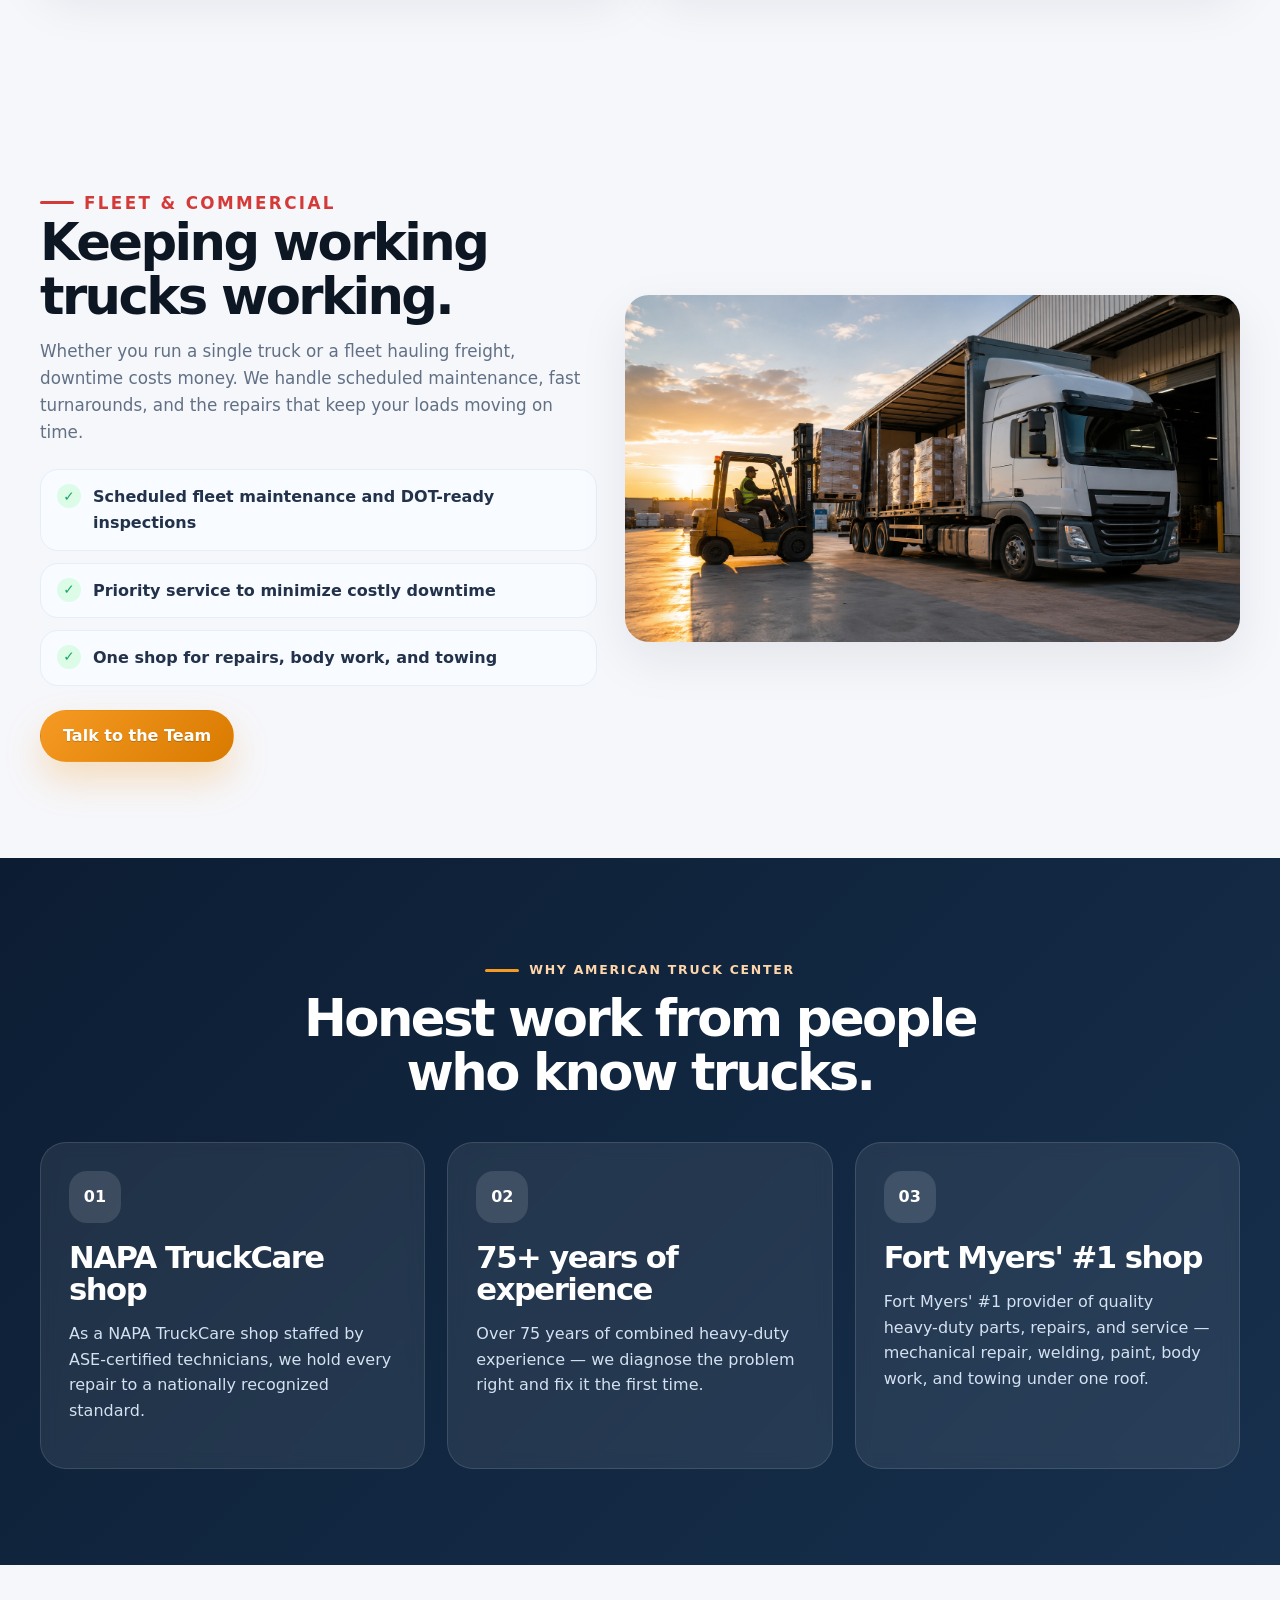
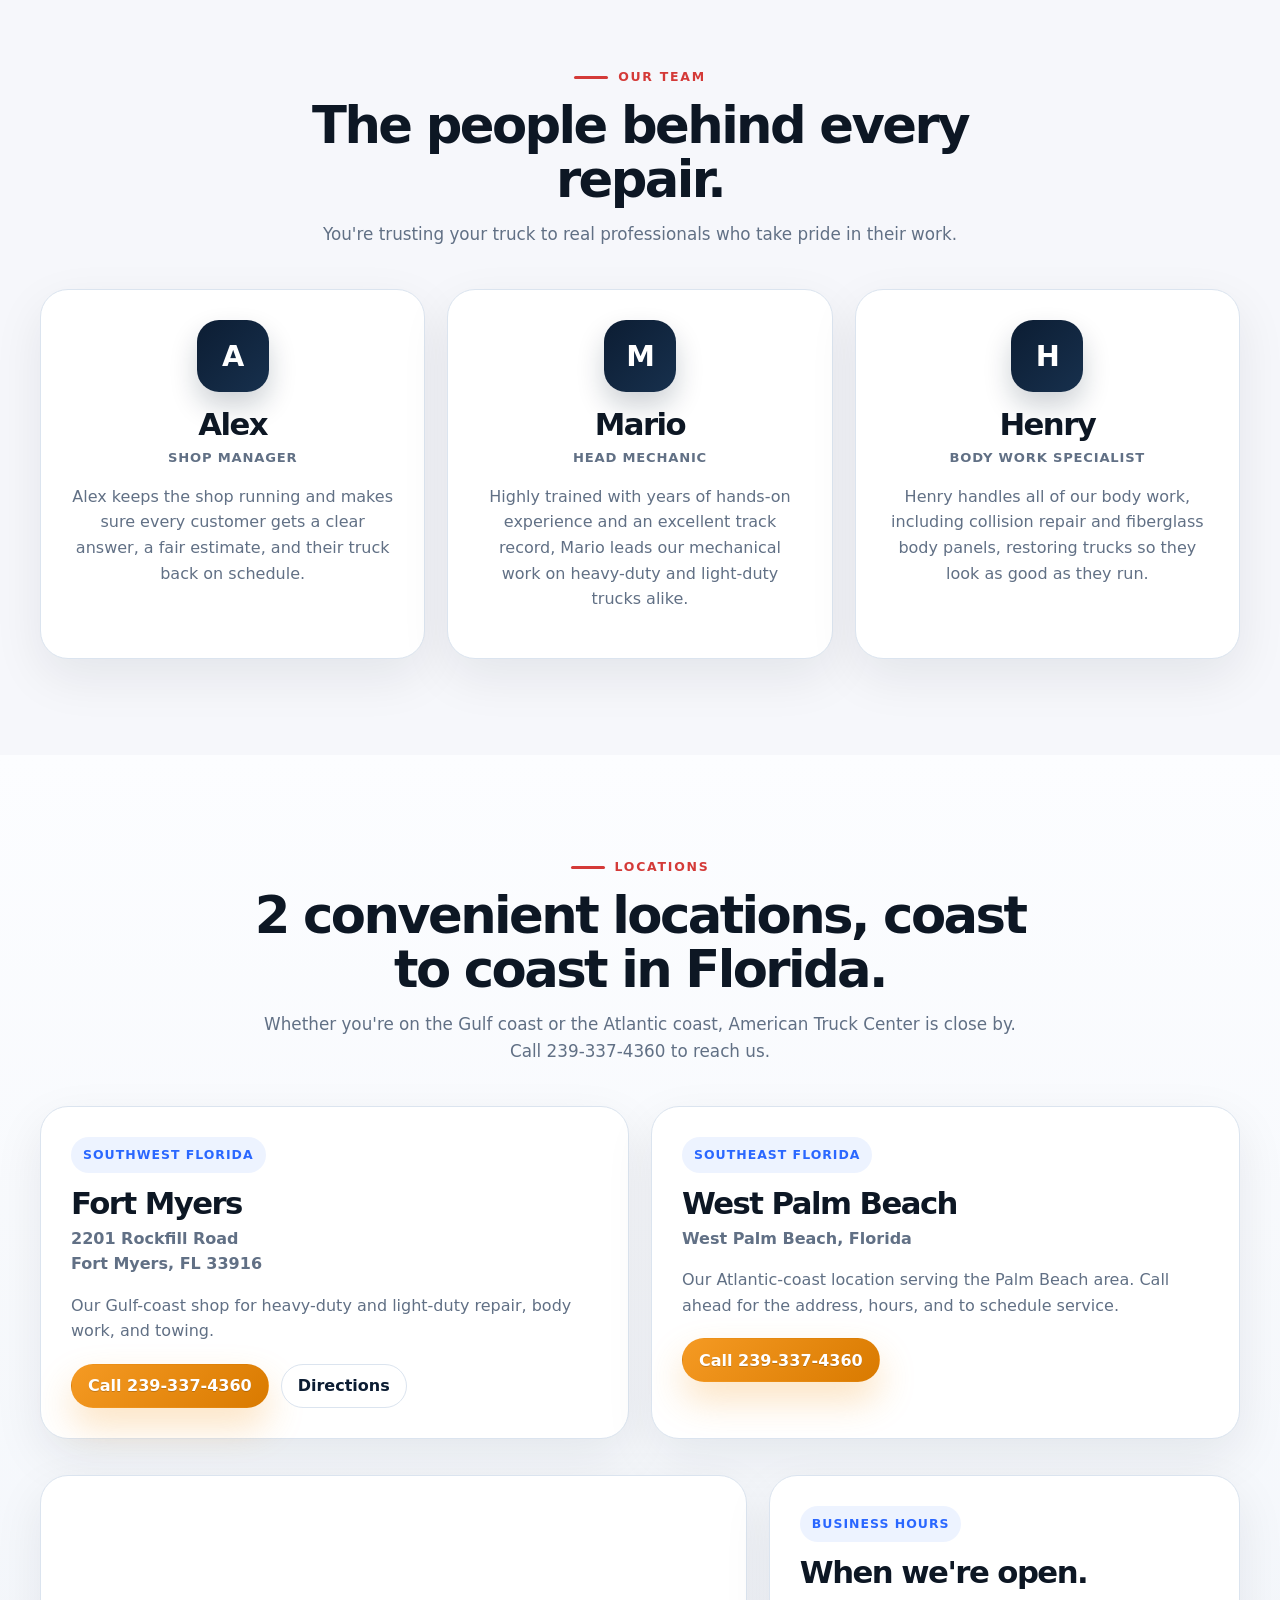
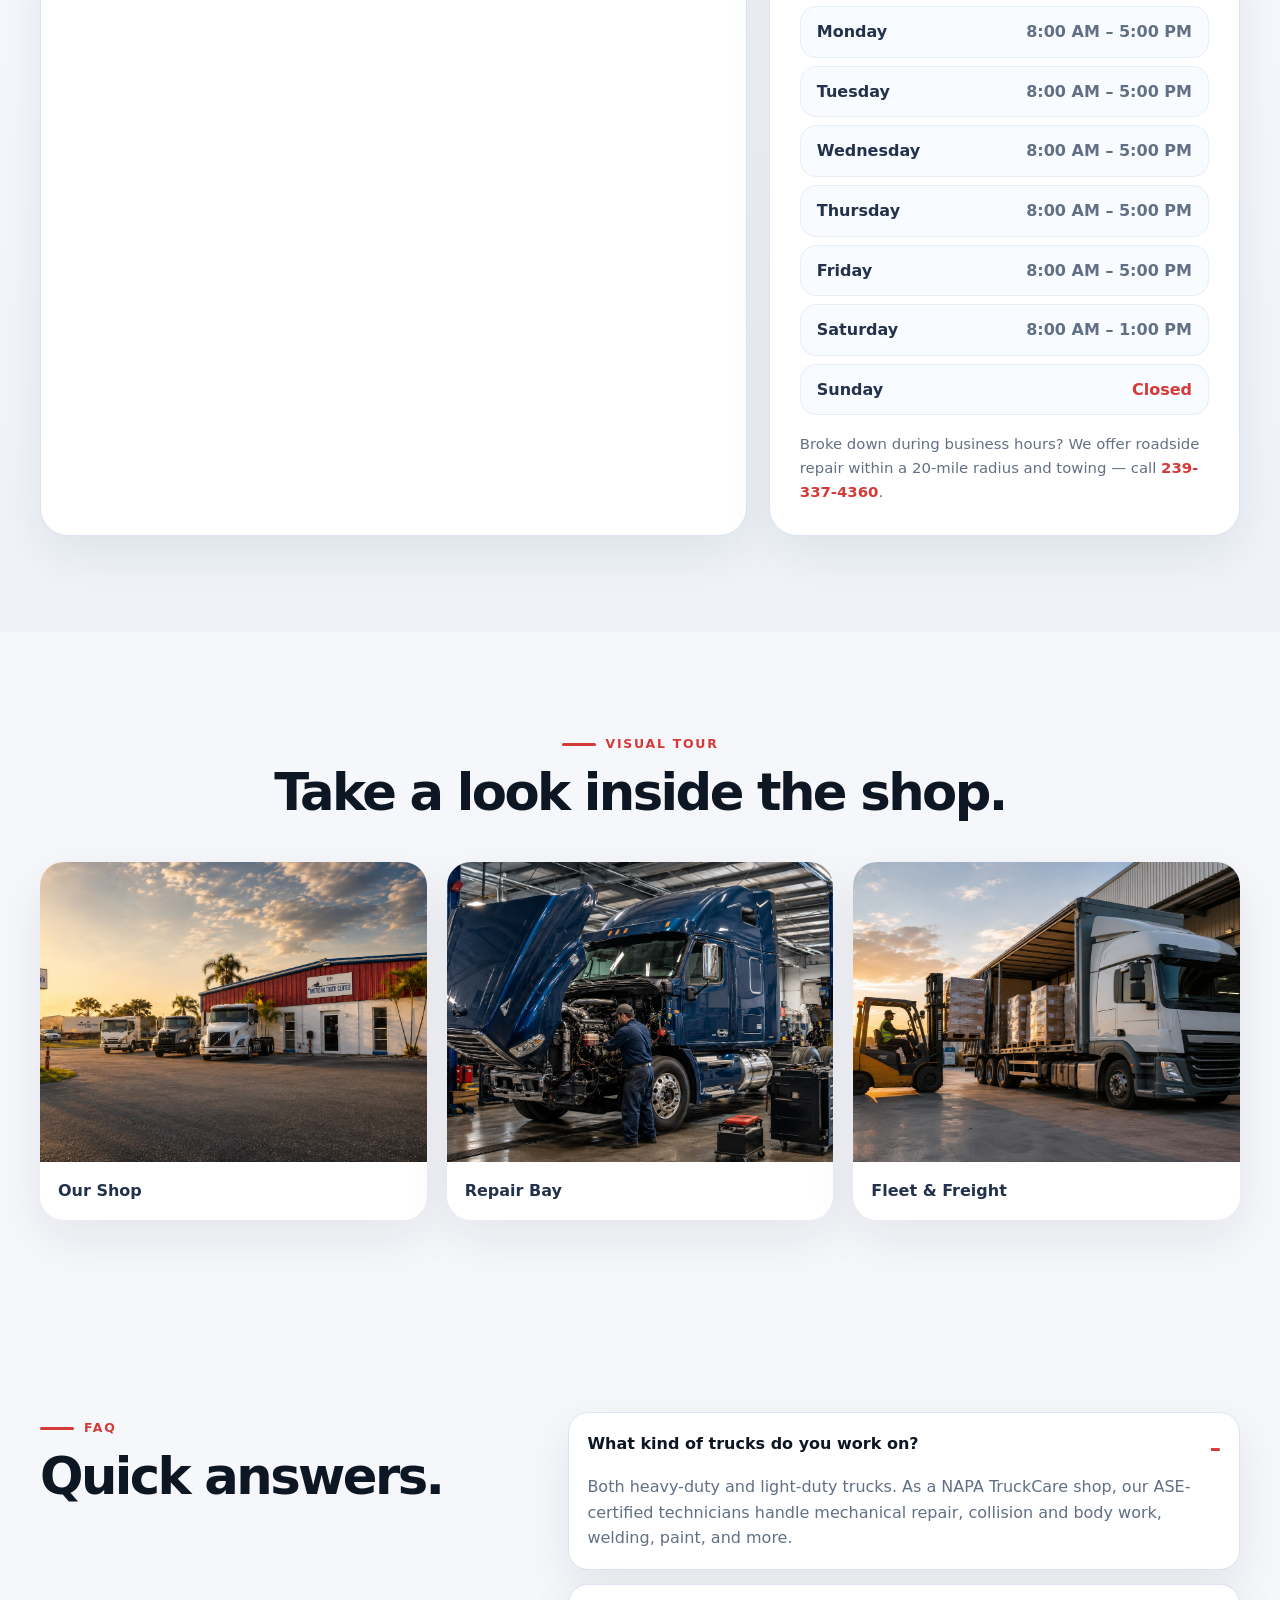
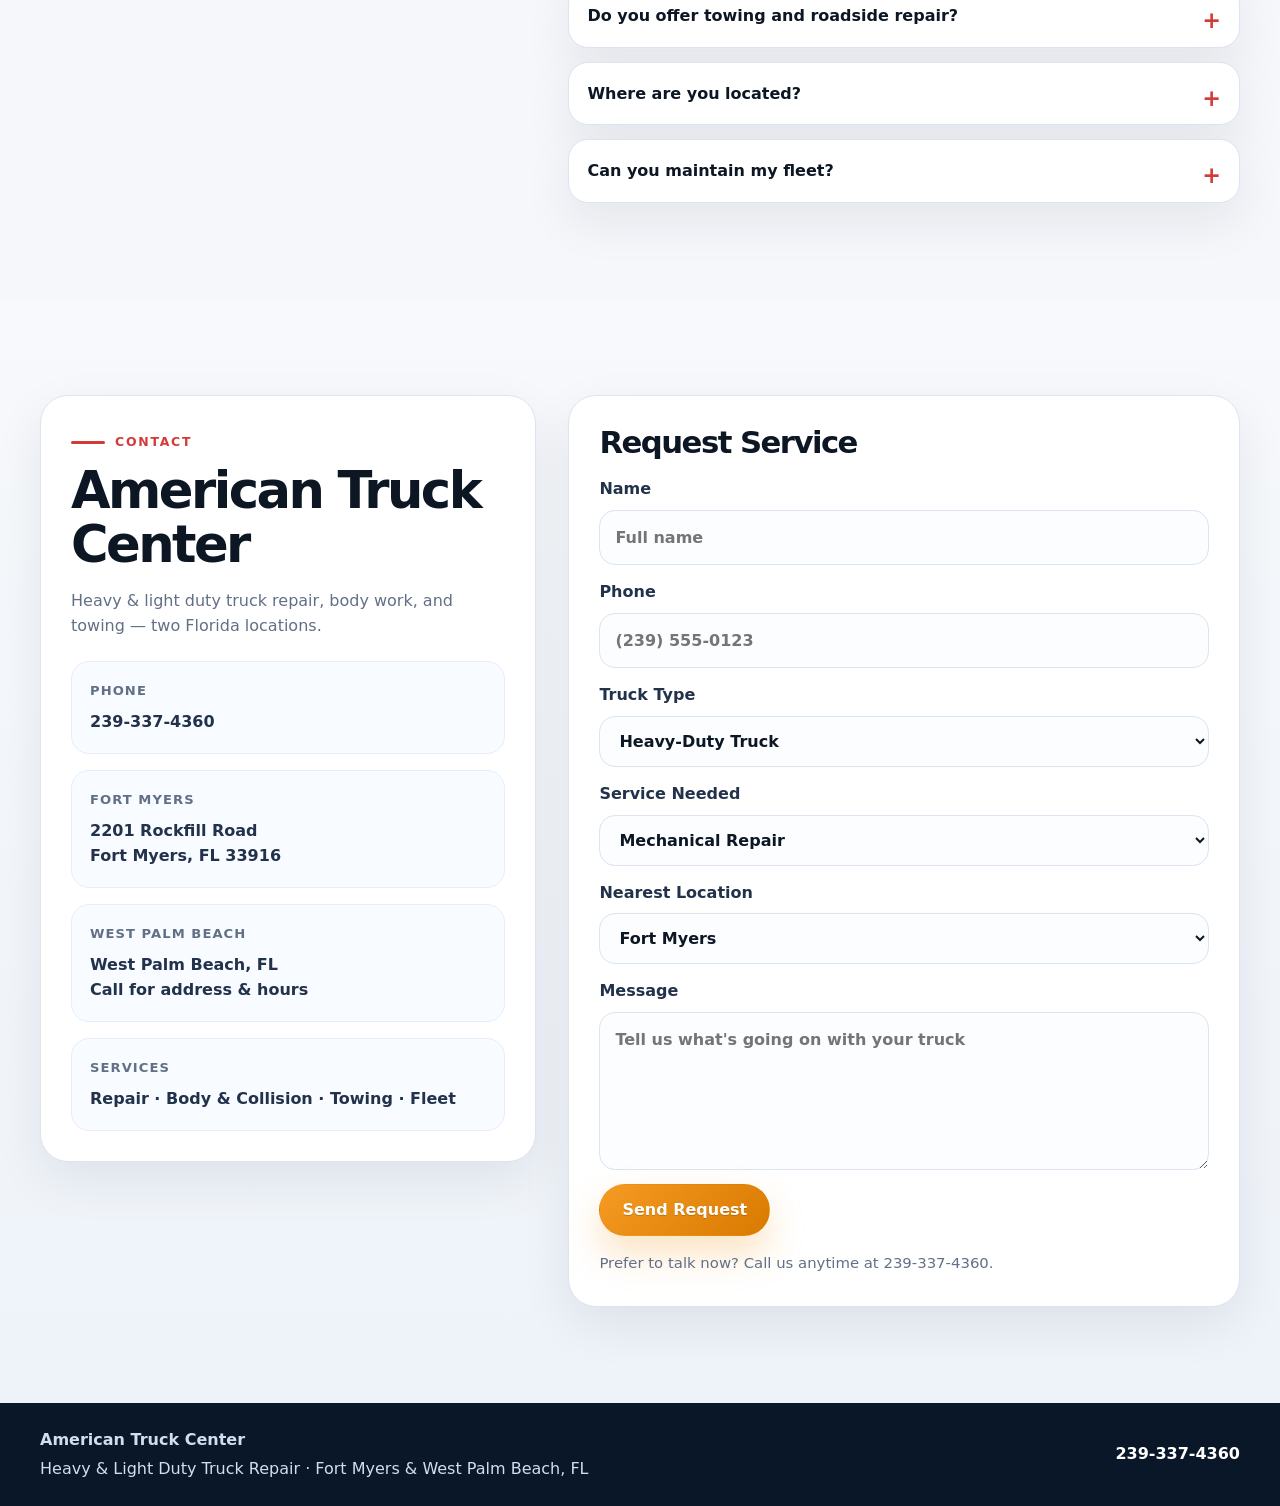
==== commit 12af77ab: "Update business credentials" ====
--- a/index.html
+++ b/index.html
@@ -4,7 +4,7 @@
   <meta charset="UTF-8" />
   <meta name="viewport" content="width=device-width, initial-scale=1.0" />
   <title>Heavy &amp; Light Duty Truck Repair | American Truck Center — Florida</title>
-  <meta name="description" content="American Truck Center: heavy-duty &amp; light-duty truck repair, certified mechanics, collision &amp; fiberglass body work, and towing. Two Florida locations — Fort Myers &amp; West Palm Beach. Call 239-337-4360." />
+  <meta name="description" content="American Truck Center — Fort Myers' #1 heavy-duty truck repair. NAPA TruckCare shop, ASE-certified technicians, 75+ years combined experience. Parts, welding, paint &amp; body. Call 239-337-4360." />
   <link rel="canonical" href="https://americantruckctr.com/" />
   <meta name="keywords" content="heavy duty truck repair Fort Myers, diesel mechanic Fort Myers, light duty truck repair, truck collision repair, fiberglass truck body work, semi truck towing, roadside assistance, fleet maintenance, DOT inspection, truck parts, American Truck Center, Fort Myers FL, West Palm Beach FL" />
   <meta name="theme-color" content="#0c1d33" />
@@ -13,16 +13,16 @@
   <meta name="geo.position" content="26.6418;-81.8480" />
   <meta name="ICBM" content="26.6418, -81.8480" />
   <meta property="og:title" content="American Truck Center — Heavy &amp; Light Duty Truck Repair in Florida" />
-  <meta property="og:description" content="Certified mechanics, collision &amp; fiberglass body repair, and towing. Two convenient Florida locations, coast to coast. Call 239-337-4360." />
+  <meta property="og:description" content="Fort Myers' #1 heavy-duty truck shop. NAPA TruckCare, ASE-certified technicians, 75+ years combined experience. Repairs, welding, paint &amp; body, parts &amp; tires. Call 239-337-4360." />
   <meta property="og:type" content="website" />
   <meta property="og:url" content="https://americantruckctr.com/" />
   <meta property="og:site_name" content="American Truck Center" />
   <meta property="og:image" content="https://americantruckctr.com/assets/hero-main.png?v=9" />
   <meta name="twitter:card" content="summary_large_image" />
   <meta name="twitter:title" content="American Truck Center — Heavy &amp; Light Duty Truck Repair in Florida" />
-  <meta name="twitter:description" content="Certified mechanics, collision &amp; fiberglass body repair, and towing. Two convenient Florida locations. Call 239-337-4360." />
+  <meta name="twitter:description" content="Fort Myers' #1 heavy-duty truck shop. NAPA TruckCare, ASE-certified technicians, 75+ years combined experience. Repairs, welding, paint &amp; body, parts &amp; tires. Call 239-337-4360." />
   <meta name="twitter:image" content="https://americantruckctr.com/assets/hero-main.png?v=9" />
-  <link rel="stylesheet" href="styles.css?v=12" />
+  <link rel="stylesheet" href="styles.css?v=13" />
   <script type="application/ld+json">
   {
     "@context": "https://schema.org",
@@ -33,7 +33,10 @@
     "telephone": "+1-239-337-4360",
     "image": "https://americantruckctr.com/assets/hero-main.png?v=9",
     "priceRange": "$$",
-    "description": "Heavy-duty and light-duty truck mechanical repair, certified mechanics, collision and fiberglass body work, towing and roadside assistance, and fleet maintenance in Southwest Florida.",
+    "slogan": "Fort Myers' #1 provider of quality heavy-duty truck parts, repairs, and service.",
+    "brand": { "@type": "Brand", "name": "NAPA TruckCare" },
+    "memberOf": { "@type": "Organization", "name": "NAPA TruckCare" },
+    "description": "Fort Myers' #1 provider of quality parts, repairs, and service for heavy-duty trucks. A NAPA TruckCare shop with ASE-certified technicians and over 75 years of combined experience. Full-service heavy-duty and light-duty truck repair: preventative maintenance, engine diagnostics, engine and transmission repair, welding, paint and body, and collision work, plus roadside repair within a 20-mile radius during business hours, tire sales (online and in-shop), and parts delivery from a comprehensive in-house inventory with overnight shipping on special orders.",
     "address": {
       "@type": "PostalAddress",
       "streetAddress": "2201 Rockfill Road",
@@ -98,16 +101,25 @@
     "knowsAbout": [
       "Heavy-duty truck repair",
       "Light-duty truck repair",
+      "NAPA TruckCare service",
+      "ASE-certified truck technicians",
+      "Preventative maintenance",
       "Diesel engine diagnostics",
-      "Transmission repair",
+      "Engine and transmission repair",
       "Air and hydraulic brake service",
       "Suspension and steering",
+      "Welding",
+      "Paint and body work",
       "Collision repair",
       "Fiberglass body work",
+      "Roadside repair within a 20-mile radius",
       "Towing and roadside assistance",
       "Fleet maintenance",
       "DOT inspections",
+      "Tire sales online and in-shop",
       "Tire service and alignment",
+      "Parts delivery from in-house inventory",
+      "Overnight shipping on special-order parts",
       "Trailer repair"
     ],
     "makesOffer": [
@@ -116,10 +128,15 @@
       { "@type": "Offer", "itemOffered": { "@type": "Service", "name": "Engine & Transmission Repair" } },
       { "@type": "Offer", "itemOffered": { "@type": "Service", "name": "Brakes & Suspension" } },
       { "@type": "Offer", "itemOffered": { "@type": "Service", "name": "Electrical & A/C" } },
+      { "@type": "Offer", "itemOffered": { "@type": "Service", "name": "Welding" } },
+      { "@type": "Offer", "itemOffered": { "@type": "Service", "name": "Paint & Body" } },
       { "@type": "Offer", "itemOffered": { "@type": "Service", "name": "Collision & Fiberglass Body Repair" } },
+      { "@type": "Offer", "itemOffered": { "@type": "Service", "name": "Roadside Repair Within a 20-Mile Radius" } },
       { "@type": "Offer", "itemOffered": { "@type": "Service", "name": "Towing & Roadside Assistance" } },
       { "@type": "Offer", "itemOffered": { "@type": "Service", "name": "Preventive Maintenance & DOT Inspections" } },
       { "@type": "Offer", "itemOffered": { "@type": "Service", "name": "Fleet Maintenance" } },
+      { "@type": "Offer", "itemOffered": { "@type": "Service", "name": "Parts Delivery with Overnight Special Orders" } },
+      { "@type": "Offer", "itemOffered": { "@type": "Product", "name": "Tires (Online & In-Shop)" } },
       { "@type": "Offer", "itemOffered": { "@type": "Product", "name": "Truck Parts" } },
       { "@type": "Offer", "itemOffered": { "@type": "Product", "name": "Belts & Belt Tensioners" } },
       { "@type": "Offer", "itemOffered": { "@type": "Product", "name": "Wheels, Rims, Tires & Components" } },
@@ -190,18 +207,18 @@
       <div class="hero-overlay"></div>
       <div class="container hero-content">
         <div class="hero-copy reveal">
-          <p class="eyebrow" data-es="Reparación de Camiones Pesados y Ligeros">Heavy &amp; Light Duty Truck Repair</p>
+          <p class="eyebrow" data-es="Taller NAPA TruckCare · Fort Myers">NAPA TruckCare Shop · Fort Myers</p>
           <h1 data-es="Su camión de vuelta a la carretera, rápido y bien hecho.">Your truck back on the road, fast and done right.</h1>
-          <p class="lead" data-es="American Truck Center se encarga de la reparación mecánica, la carrocería y colisión, y el servicio de grúa para camiones pesados y ligeros. Mecánicos certificados, servicio honesto y dos ubicaciones convenientes en Florida.">American Truck Center handles mechanical repair, collision and body work, and towing for heavy-duty and light-duty trucks. Certified mechanics, honest service, and two convenient Florida locations.</p>
+          <p class="lead" data-es="American Truck Center es el proveedor #1 de Fort Myers en repuestos, reparaciones y servicio de calidad para camiones pesados. Como taller NAPA TruckCare con técnicos certificados ASE y más de 75 años de experiencia combinada, nos encargamos de la reparación mecánica, la carrocería y colisión, soldadura, pintura y el servicio de grúa.">American Truck Center is Fort Myers' #1 provider of quality parts, repairs, and service for heavy-duty trucks. As a NAPA TruckCare shop with ASE-certified technicians and over 75 years of combined experience, we handle mechanical repair, collision and body work, welding, paint, and towing.</p>
           <div class="hero-actions">
             <a class="btn btn-primary" href="tel:2393374360" data-es="Llamar Ahora">Call Now</a>
             <a class="btn btn-secondary" href="#services" data-es="Ver Servicios">View Services</a>
           </div>
           <div class="hero-tags" aria-label="Service highlights">
-            <span data-es="Mecánicos Certificados">Certified Mechanics</span>
+            <span data-es="Taller NAPA TruckCare">NAPA TruckCare Shop</span>
+            <span data-es="Técnicos Certificados ASE">ASE-Certified Technicians</span>
+            <span data-es="Más de 75 Años de Experiencia">75+ Years Experience</span>
             <span data-es="Carrocería y Colisión">Collision &amp; Body Repair</span>
-            <span data-es="Servicio de Grúa">Towing Service</span>
-            <span data-es="Mantenimiento de Flotas">Fleet Maintenance</span>
           </div>
         </div>
         <aside class="hero-card reveal delay-1" aria-label="Quick contact information">
@@ -222,10 +239,10 @@
 
     <section class="metrics">
       <div class="container metrics-grid reveal">
-        <div><strong data-counter="2">0</strong><span data-es="Ubicaciones en Florida">Florida locations</span></div>
-        <div><strong data-es="Pesados y Ligeros">Heavy &amp; Light</strong><span data-es="Reparación de camiones">Duty truck repair</span></div>
-        <div><strong data-es="Certificados">Certified</strong><span data-es="Mecánicos con experiencia">Experienced mechanics</span></div>
-        <div><strong data-es="Grúa">Towing</strong><span data-es="Cuando se queda varado">When you're stuck</span></div>
+        <div><strong data-counter="75">0</strong><span data-es="Años de experiencia combinada">Years combined experience</span></div>
+        <div><strong>NAPA</strong><span data-es="Taller TruckCare">TruckCare shop</span></div>
+        <div><strong>ASE</strong><span data-es="Técnicos certificados">Certified technicians</span></div>
+        <div><strong data-es="#1">#1</strong><span data-es="Camiones pesados en Fort Myers">Heavy-duty in Fort Myers</span></div>
       </div>
     </section>
 
@@ -234,7 +251,7 @@
         <div class="section-heading reveal">
           <p class="eyebrow dark" data-es="Servicios">Services</p>
           <h2 data-es="Un solo taller para reparaciones, carrocería y grúa.">One shop for repairs, body work, and towing.</h2>
-          <p data-es="Desde el diagnóstico del motor hasta la reparación de colisiones, nuestro equipo certificado mantiene en marcha los camiones pesados y ligeros. Toque una categoría para ver lo que hacemos.">From engine diagnostics to collision repair, our certified team keeps heavy-duty and light-duty trucks running. Tap a category to see what we do.</p>
+          <p data-es="Desde el diagnóstico del motor hasta la soldadura, la pintura y la reparación de colisiones, nuestros técnicos certificados ASE mantienen en marcha los camiones pesados y ligeros. Toque una categoría para ver lo que hacemos.">From engine diagnostics to welding, paint, and collision repair, our ASE-certified technicians keep heavy-duty and light-duty trucks running. Tap a category to see what we do.</p>
         </div>
         <div class="service-panel reveal delay-1">
           <div class="service-tabs" role="tablist" aria-label="Service categories">
@@ -246,7 +263,7 @@
             <div class="service-copy">
               <span class="service-badge" id="serviceBadge">Mechanical Repair</span>
               <h3 id="serviceTitle">Heavy-duty and light-duty truck repair.</h3>
-              <p id="serviceText">Our certified mechanics diagnose and repair engines, transmissions, brakes, and electrical systems on trucks of every size.</p>
+              <p id="serviceText">Our ASE-certified technicians diagnose and repair engines, transmissions, brakes, and electrical systems on trucks of every size.</p>
               <ul id="serviceList" class="feature-list"></ul>
               <div class="service-actions">
                 <a class="btn btn-primary" href="tel:2393374360" data-es="Llamar para Servicio">Call for Service</a>
@@ -254,7 +271,7 @@
               </div>
             </div>
             <div class="service-image">
-              <img id="serviceImage" src="assets/interior-blue-bay.png?v=9" alt="Certified mechanic working on a blue semi truck inside a repair bay" />
+              <img id="serviceImage" src="assets/interior-blue-bay.png?v=9" alt="ASE-certified technician working on a blue semi truck inside a repair bay" />
             </div>
           </div>
         </div>
@@ -281,12 +298,20 @@
             <p data-es="Diagnóstico y reparación de sistemas eléctricos, baterías, carga y aire acondicionado de cabina.">Diagnosis and repair of electrical systems, batteries, charging, and cab air conditioning.</p>
           </article>
           <article class="service-item">
+            <h3 data-es="Soldadura">Welding</h3>
+            <p data-es="Soldadura profesional para chasis, bastidores, soportes y reparaciones estructurales que aguantan trabajo pesado.">Professional welding for frames, chassis, brackets, and structural repairs built to take heavy-duty work.</p>
+          </article>
+          <article class="service-item">
+            <h3 data-es="Pintura y Carrocería">Paint &amp; Body</h3>
+            <p data-es="Trabajo completo de pintura y carrocería, desde retoques hasta acabados completos, para que su camión se vea como nuevo.">Full paint and body work, from touch-ups to complete refinishing, so your truck looks like new.</p>
+          </article>
+          <article class="service-item">
             <h3 data-es="Carrocería y Colisión">Collision &amp; Body Repair</h3>
             <p data-es="Nuestros especialistas en carrocería se encargan del trabajo de colisión y la reparación de paneles de fibra de vidrio para dejar su camión como nuevo.">Our body specialists handle collision work and fiberglass body panel repair to make trucks look right again.</p>
           </article>
           <article class="service-item">
-            <h3 data-es="Grúa y Asistencia en Carretera">Towing &amp; Roadside</h3>
-            <p data-es="Servicio de grúa y asistencia en carretera para sacar un camión averiado del arcén y llevarlo al taller.">Towing service and roadside assistance to get a down truck off the shoulder and into the shop.</p>
+            <h3 data-es="Reparación en Carretera y Grúa">Roadside Repair &amp; Towing</h3>
+            <p data-es="Reparación en carretera dentro de un radio de 20 millas durante el horario de atención, además de servicio de grúa para llevar un camión averiado al taller.">Roadside repair within a 20-mile radius during business hours, plus towing service to get a down truck into the shop.</p>
           </article>
           <article class="service-item">
             <h3 data-es="Mantenimiento Preventivo y DOT">Preventive Maintenance &amp; DOT</h3>
@@ -309,12 +334,14 @@
         <div class="section-heading reveal">
           <p class="eyebrow dark" data-es="Repuestos">Parts Offered</p>
           <h2 data-es="Los repuestos que su camión necesita, en un solo lugar.">The parts your truck needs, all in one place.</h2>
-          <p data-es="Surtimos una amplia gama de repuestos para camiones pesados y ligeros. Si no lo tenemos a mano, lo conseguimos rápido. Llame al 239-337-4360 para verificar disponibilidad.">We stock a wide range of parts for heavy-duty and light-duty trucks. If it's not on the shelf, we get it fast. Call 239-337-4360 to check availability.</p>
+          <p data-es="Entregamos repuestos desde un inventario interno completo, con envío urgente al día siguiente en pedidos especiales. También vendemos llantas, en línea y en el taller. Llame al 239-337-4360 para agendar una cita hoy.">We deliver parts from a comprehensive in-house inventory, with overnight shipping on special orders. We also sell tires — online and in-shop. Call 239-337-4360 for an appointment today.</p>
         </div>
         <div class="parts-grid reveal delay-1">
           <span class="part-pill" data-es="Repuestos para Camiones">Truck Parts</span>
           <span class="part-pill" data-es="Correas y Tensores de Correa">Belts &amp; Belt Tensioners</span>
           <span class="part-pill" data-es="Ruedas, Rines, Llantas y Componentes">Wheels, Rims, Tires &amp; Components</span>
+          <span class="part-pill" data-es="Llantas (En Línea y en el Taller)">Tires (Online &amp; In-Shop)</span>
+          <span class="part-pill" data-es="Entrega de Repuestos · Pedidos Especiales al Día Siguiente">Parts Delivery · Overnight Special Orders</span>
           <span class="part-pill" data-es="Dirección">Steering</span>
           <span class="part-pill" data-es="Iluminación y Accesorios Eléctricos">Lighting &amp; Electrical Accessories</span>
           <span class="part-pill" data-es="Sistemas de Transmisión">Drive Systems</span>
@@ -331,7 +358,7 @@
           <span class="part-pill" data-es="Componentes de Frenos">Brake Components</span>
         </div>
         <div class="parts-cta reveal delay-1">
-          <a class="btn btn-primary" href="tel:2393374360" data-es="Llamar por Repuestos">Call for Parts</a>
+          <a class="btn btn-primary" href="tel:2393374360" data-es="Llamar para una Cita">Call for an Appointment</a>
         </div>
       </div>
     </section>
@@ -348,7 +375,7 @@
             <div class="showcase-copy">
               <span class="pill" data-es="Bahías de Reparación">Repair Bays</span>
               <h3 data-es="Espacio para los camiones grandes.">Room for the big rigs.</h3>
-              <p data-es="Amplias bahías de acceso, las herramientas correctas y mecánicos certificados nos permiten atender desde un arreglo rápido hasta un trabajo completo de motor.">Large drive-in bays, the right tools, and certified mechanics let us take on everything from a quick fix to a full engine job.</p>
+              <p data-es="Amplias bahías de acceso, las herramientas correctas y técnicos certificados ASE nos permiten atender desde un arreglo rápido hasta un trabajo completo de motor.">Large drive-in bays, the right tools, and ASE-certified technicians let us take on everything from a quick fix to a full engine job.</p>
             </div>
           </article>
           <article class="showcase-card reveal delay-1">
@@ -390,13 +417,13 @@
         </div>
         <div class="benefits-grid">
           <article class="benefit-card reveal">
-            <span>01</span><h3 data-es="Mecánicos certificados">Certified mechanics</h3><p data-es="Técnicos certificados y con experiencia que diagnostican bien el problema y lo arreglan a la primera.">Experienced, certified technicians who diagnose the problem right and fix it the first time.</p>
+            <span>01</span><h3 data-es="Taller NAPA TruckCare">NAPA TruckCare shop</h3><p data-es="Como taller NAPA TruckCare con técnicos certificados ASE, cumplimos con un estándar reconocido a nivel nacional en cada reparación.">As a NAPA TruckCare shop staffed by ASE-certified technicians, we hold every repair to a nationally recognized standard.</p>
           </article>
           <article class="benefit-card reveal delay-1">
-            <span>02</span><h3 data-es="Reparación, carrocería y grúa">Repairs, body &amp; towing</h3><p data-es="Reparación mecánica, trabajo de colisión y fibra de vidrio, y servicio de grúa — todo bajo un mismo techo.">Mechanical repair, collision and fiberglass body work, and towing — all under one roof.</p>
+            <span>02</span><h3 data-es="Más de 75 años de experiencia">75+ years of experience</h3><p data-es="Más de 75 años de experiencia combinada en camiones pesados: diagnosticamos bien el problema y lo arreglamos a la primera.">Over 75 years of combined heavy-duty experience — we diagnose the problem right and fix it the first time.</p>
           </article>
           <article class="benefit-card reveal delay-2">
-            <span>03</span><h3 data-es="Dos ubicaciones en Florida">Two Florida locations</h3><p data-es="2 ubicaciones convenientes de costa a costa en Florida, para que la ayuda nunca esté lejos.">2 convenient locations from coast to coast in Florida, so help is never far away.</p>
+            <span>03</span><h3 data-es="El #1 de Fort Myers">Fort Myers' #1 shop</h3><p data-es="El proveedor #1 de Fort Myers en repuestos, reparaciones y servicio de calidad para camiones pesados — reparación mecánica, soldadura, pintura, carrocería y grúa bajo un mismo techo.">Fort Myers' #1 provider of quality heavy-duty parts, repairs, and service — mechanical repair, welding, paint, body work, and towing under one roof.</p>
           </article>
         </div>
       </div>
@@ -482,7 +509,7 @@
               <li><span class="hours-day" data-es="Sábado">Saturday</span><span class="hours-time" data-es="8:00 a.m. – 1:00 p.m.">8:00 AM – 1:00 PM</span></li>
               <li class="hours-closed"><span class="hours-day" data-es="Domingo">Sunday</span><span class="hours-time" data-es="Cerrado">Closed</span></li>
             </ul>
-            <p class="hours-note" data-es="¿Emergencia fuera de horario? Tenemos grúa y asistencia en carretera — llame al <a href='tel:2393374360'>239-337-4360</a>.">After-hours emergency? We offer towing and roadside assistance — call <a href="tel:2393374360">239-337-4360</a>.</p>
+            <p class="hours-note" data-es="¿Avería durante el horario? Ofrecemos reparación en carretera dentro de un radio de 20 millas y servicio de grúa — llame al <a href='tel:2393374360'>239-337-4360</a>.">Broke down during business hours? We offer roadside repair within a 20-mile radius and towing — call <a href="tel:2393374360">239-337-4360</a>.</p>
           </div>
         </div>
       </div>
@@ -515,8 +542,8 @@
           <h2 data-es="Respuestas rápidas.">Quick answers.</h2>
         </div>
         <div class="faq-list reveal delay-1">
-          <details open><summary data-es="¿Qué tipo de camiones reparan?">What kind of trucks do you work on?</summary><p data-es="Camiones tanto pesados como ligeros. Nuestros mecánicos certificados se encargan de la reparación mecánica, la carrocería y colisión y la fibra de vidrio, y más.">Both heavy-duty and light-duty trucks. Our certified mechanics handle mechanical repair, collision and fiberglass body work, and more.</p></details>
-          <details><summary data-es="¿Ofrecen servicio de grúa?">Do you offer towing?</summary><p data-es="Sí. Ofrecemos servicio de grúa y asistencia en carretera para llevar un camión averiado a nuestro taller. Llame al <a href='tel:2393374360'>239-337-4360</a>.">Yes. We provide towing service and roadside assistance to get a down truck into our shop. Call <a href="tel:2393374360">239-337-4360</a>.</p></details>
+          <details open><summary data-es="¿Qué tipo de camiones reparan?">What kind of trucks do you work on?</summary><p data-es="Camiones tanto pesados como ligeros. Como taller NAPA TruckCare, nuestros técnicos certificados ASE se encargan de la reparación mecánica, la carrocería y colisión, soldadura, pintura y más.">Both heavy-duty and light-duty trucks. As a NAPA TruckCare shop, our ASE-certified technicians handle mechanical repair, collision and body work, welding, paint, and more.</p></details>
+          <details><summary data-es="¿Ofrecen grúa y reparación en carretera?">Do you offer towing and roadside repair?</summary><p data-es="Sí. Ofrecemos reparación en carretera dentro de un radio de 20 millas durante el horario de atención, además de servicio de grúa para llevar un camión averiado a nuestro taller. Llame al <a href='tel:2393374360'>239-337-4360</a>.">Yes. We provide roadside repair within a 20-mile radius during business hours, plus towing service to get a down truck into our shop. Call <a href="tel:2393374360">239-337-4360</a>.</p></details>
           <details><summary data-es="¿Dónde están ubicados?">Where are you located?</summary><p data-es="Tenemos 2 ubicaciones convenientes, de costa a costa en Florida: Fort Myers (Suroeste de Florida) y West Palm Beach (Sureste de Florida).">We have 2 convenient locations, coast to coast in Florida: Fort Myers (Southwest Florida) and West Palm Beach (Southeast Florida).</p></details>
           <details><summary data-es="¿Pueden mantener mi flota?">Can you maintain my fleet?</summary><p data-es="Por supuesto. Ofrecemos mantenimiento programado de flotas e inspecciones DOT para mantener sus camiones trabajando y su tiempo de inactividad bajo.">Absolutely. We offer scheduled fleet maintenance and DOT inspections to keep your trucks working and your downtime low.</p></details>
         </div>
@@ -565,6 +592,6 @@
     <div class="lightbox-content"><img id="lightboxImage" src="" alt="Expanded image" /><p id="lightboxCaption"></p></div>
   </div>
 
-  <script src="script.js?v=12"></script>
+  <script src="script.js?v=13"></script>
 </body>
 </html>
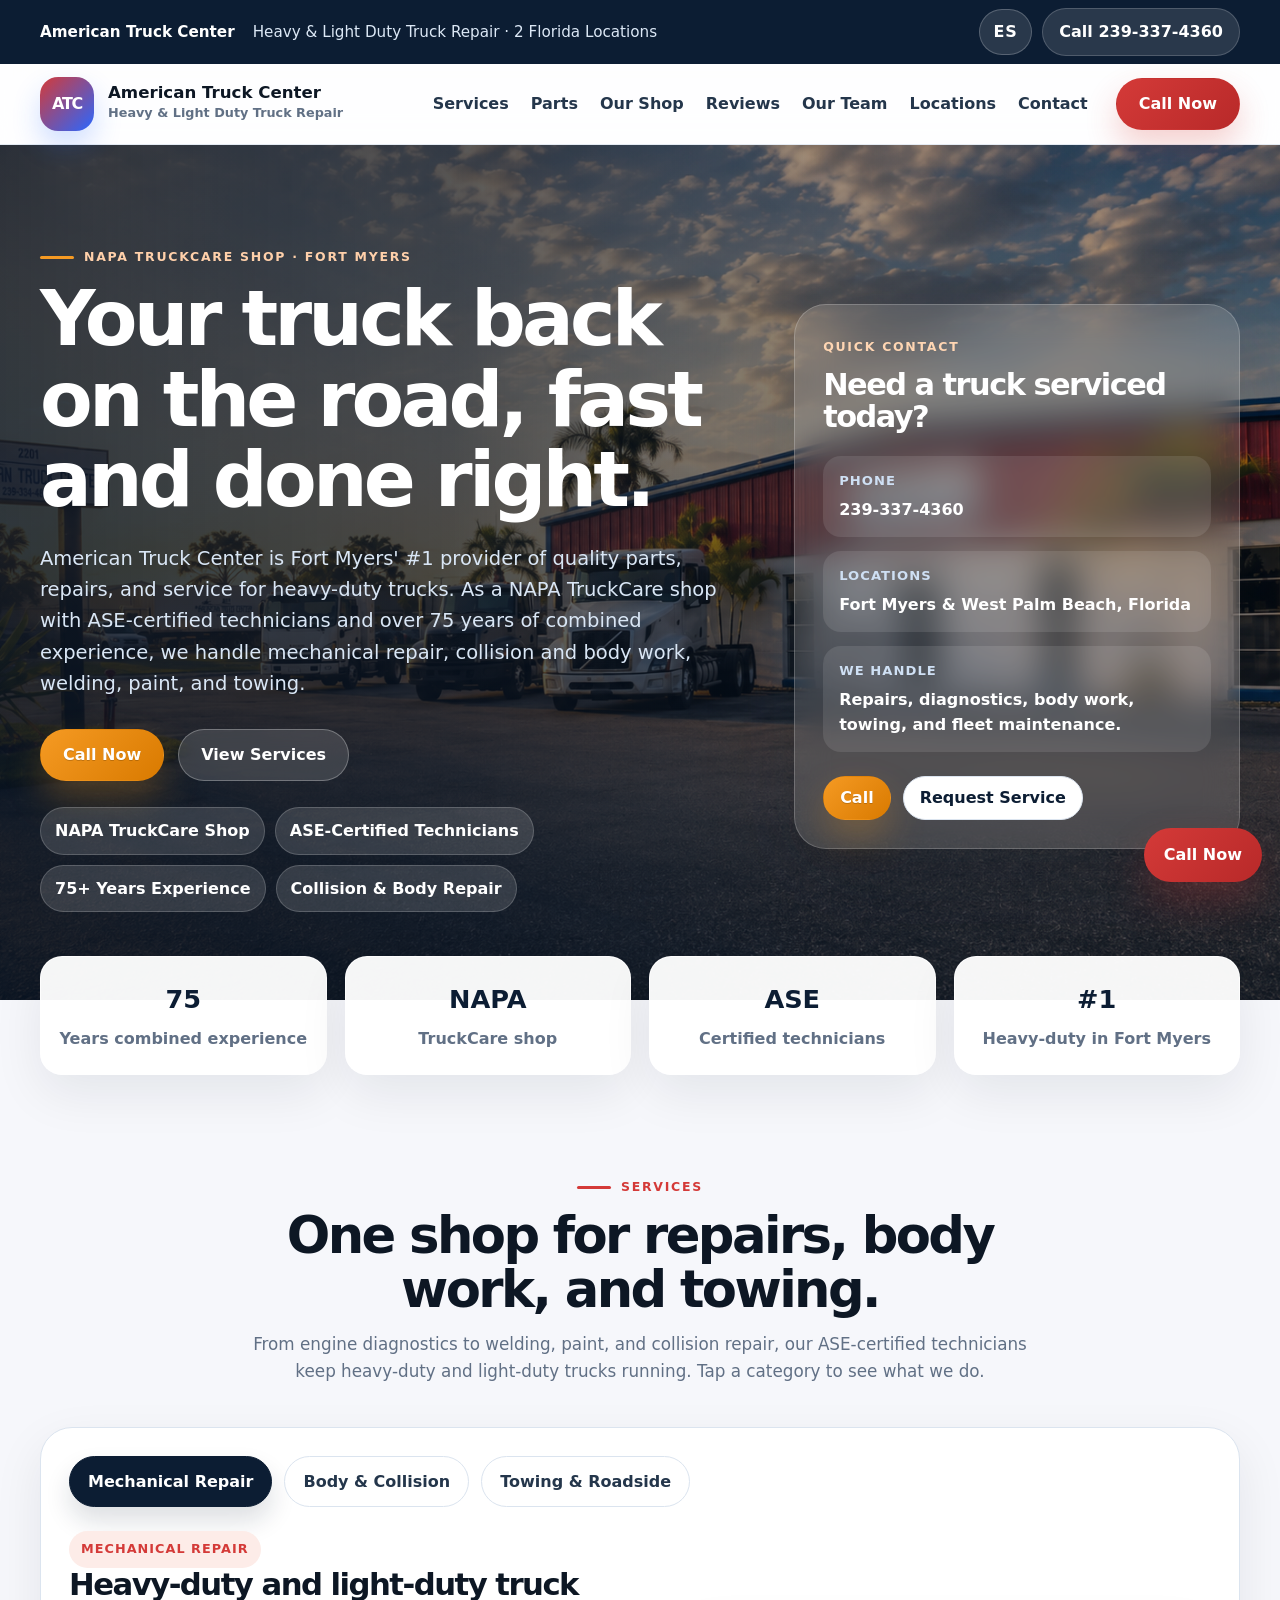
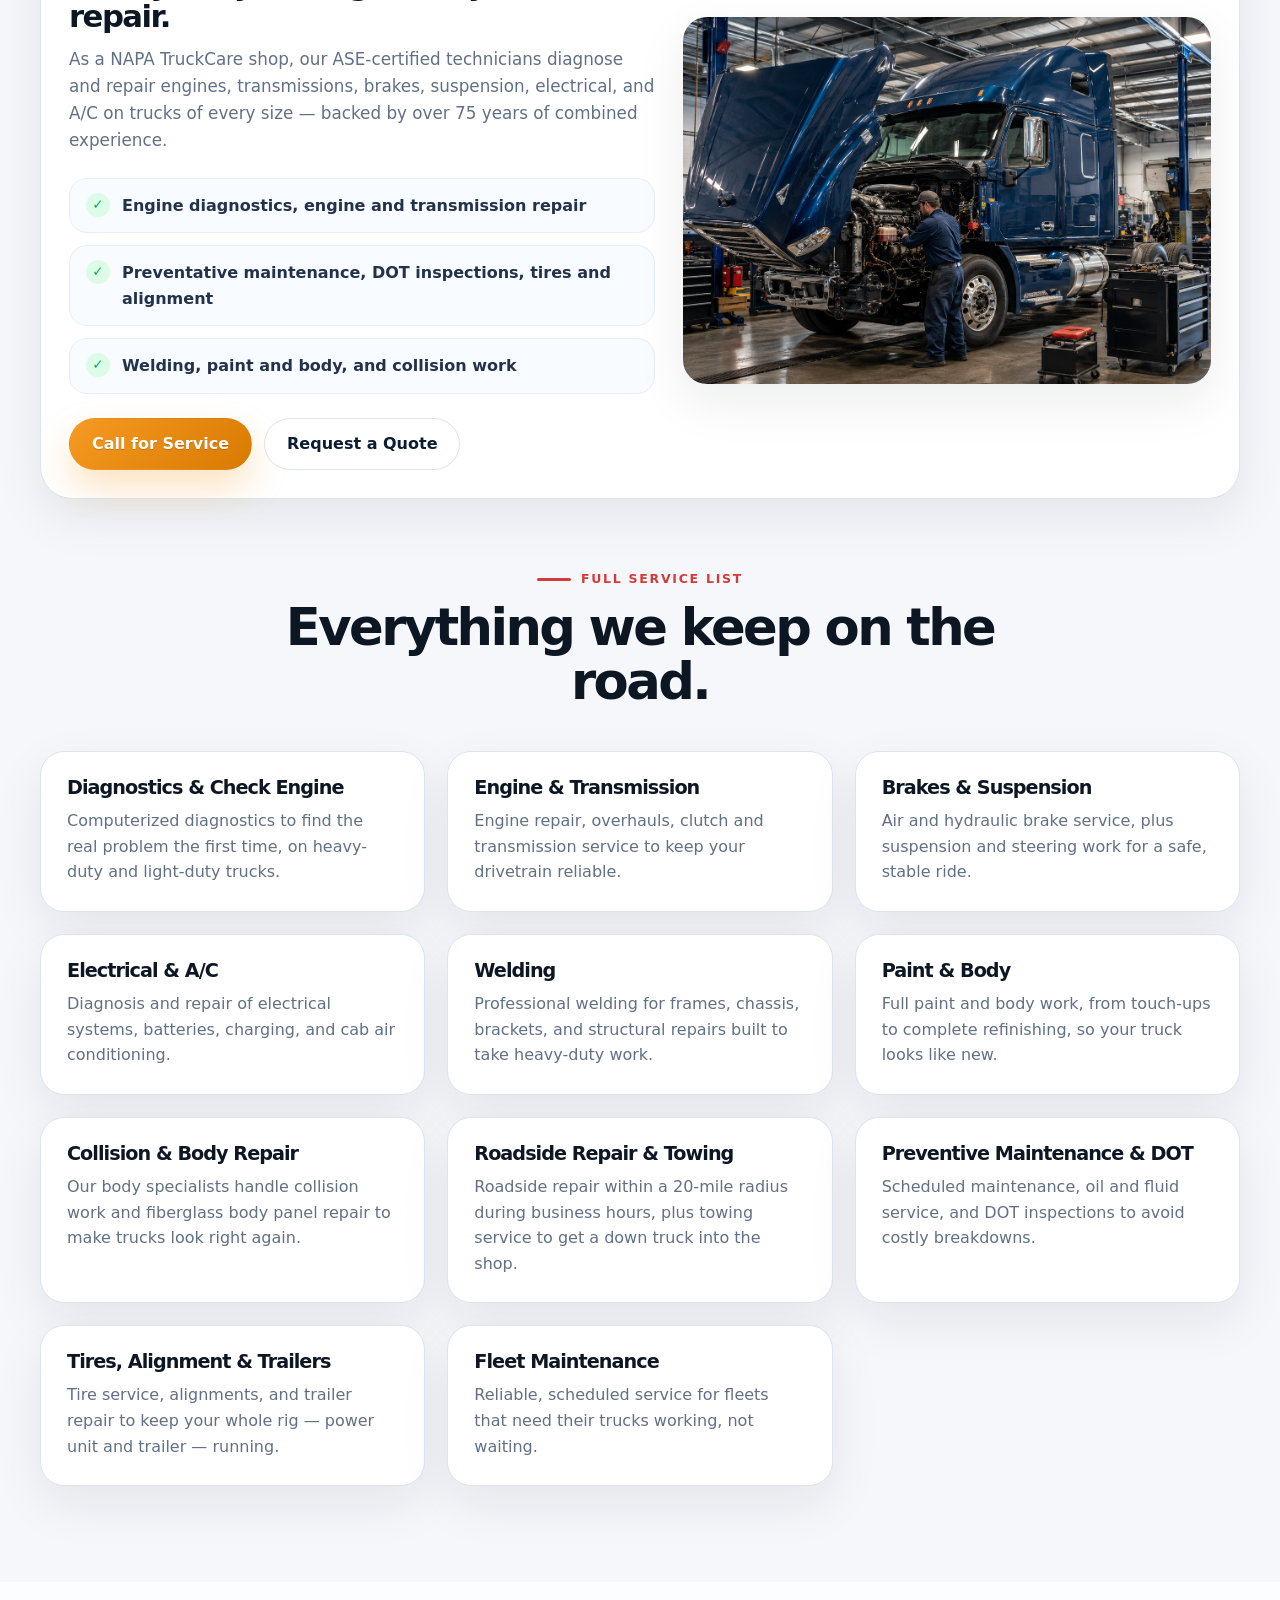
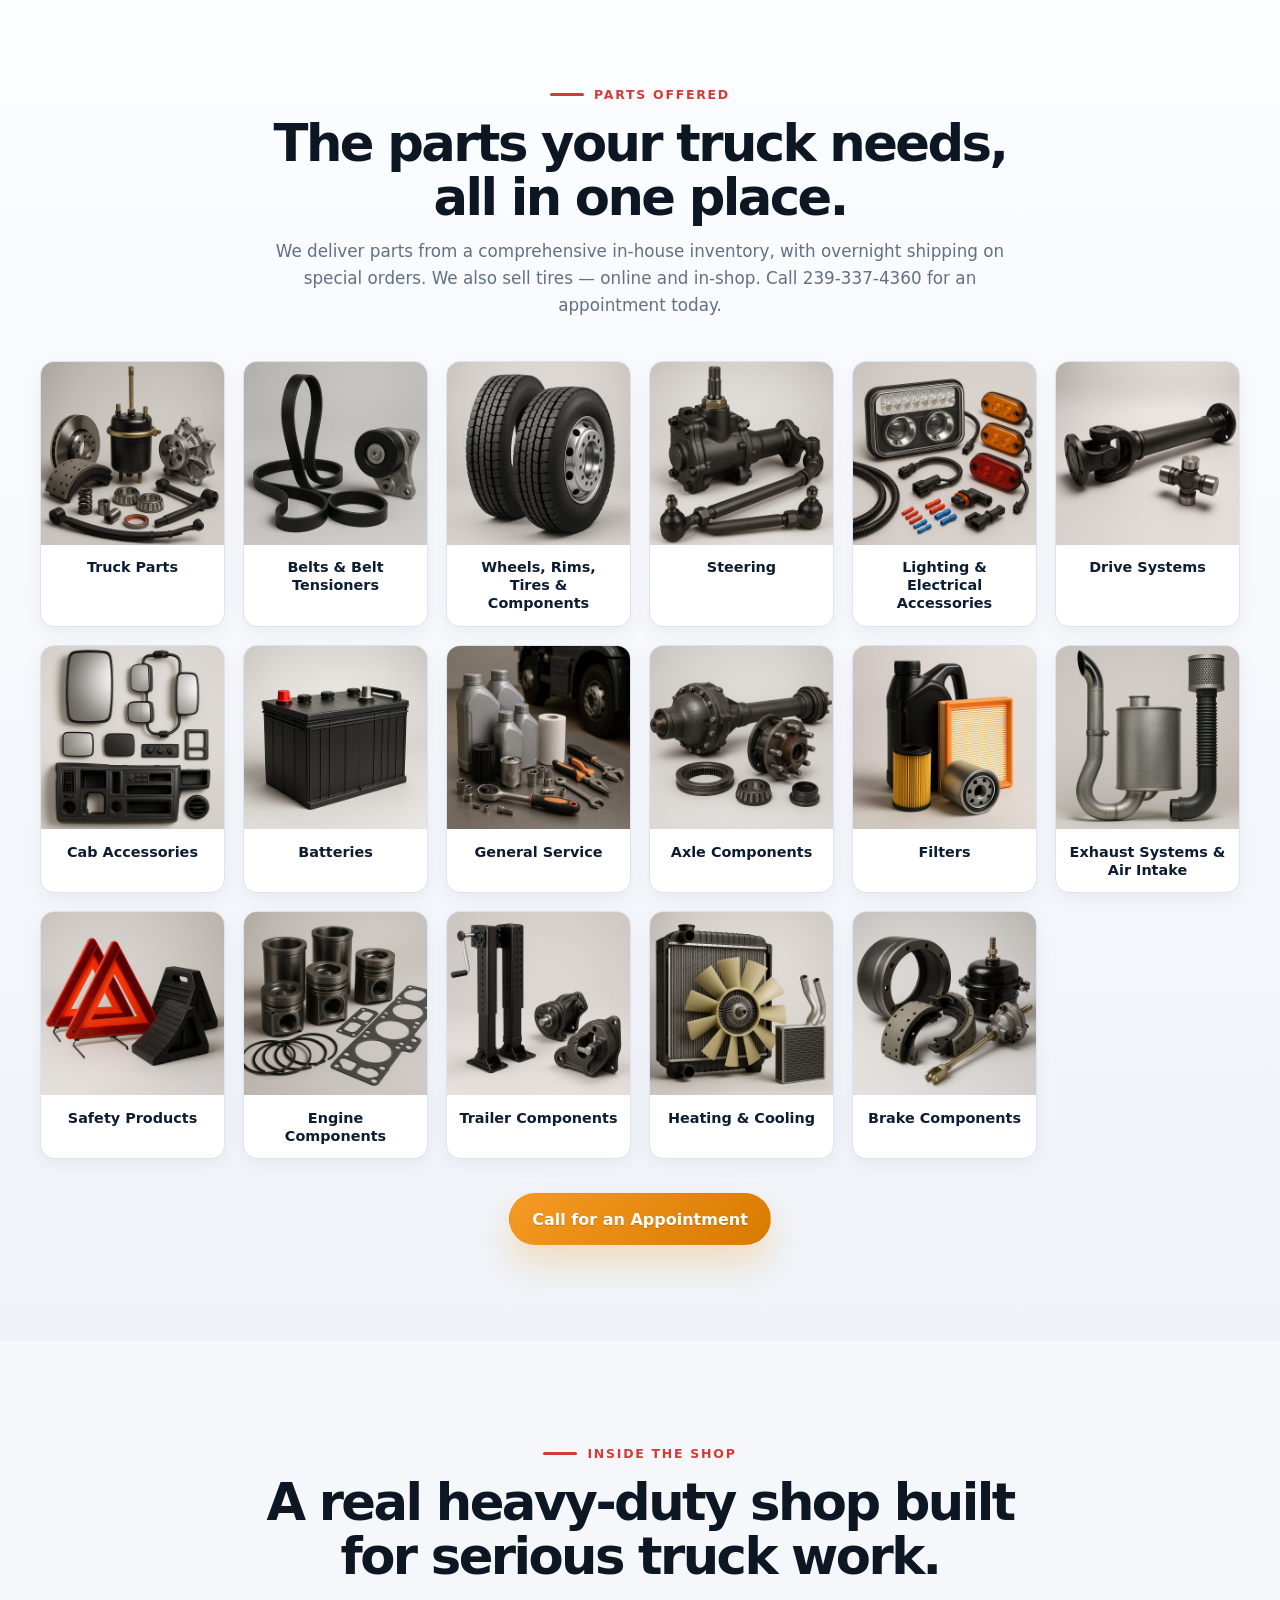
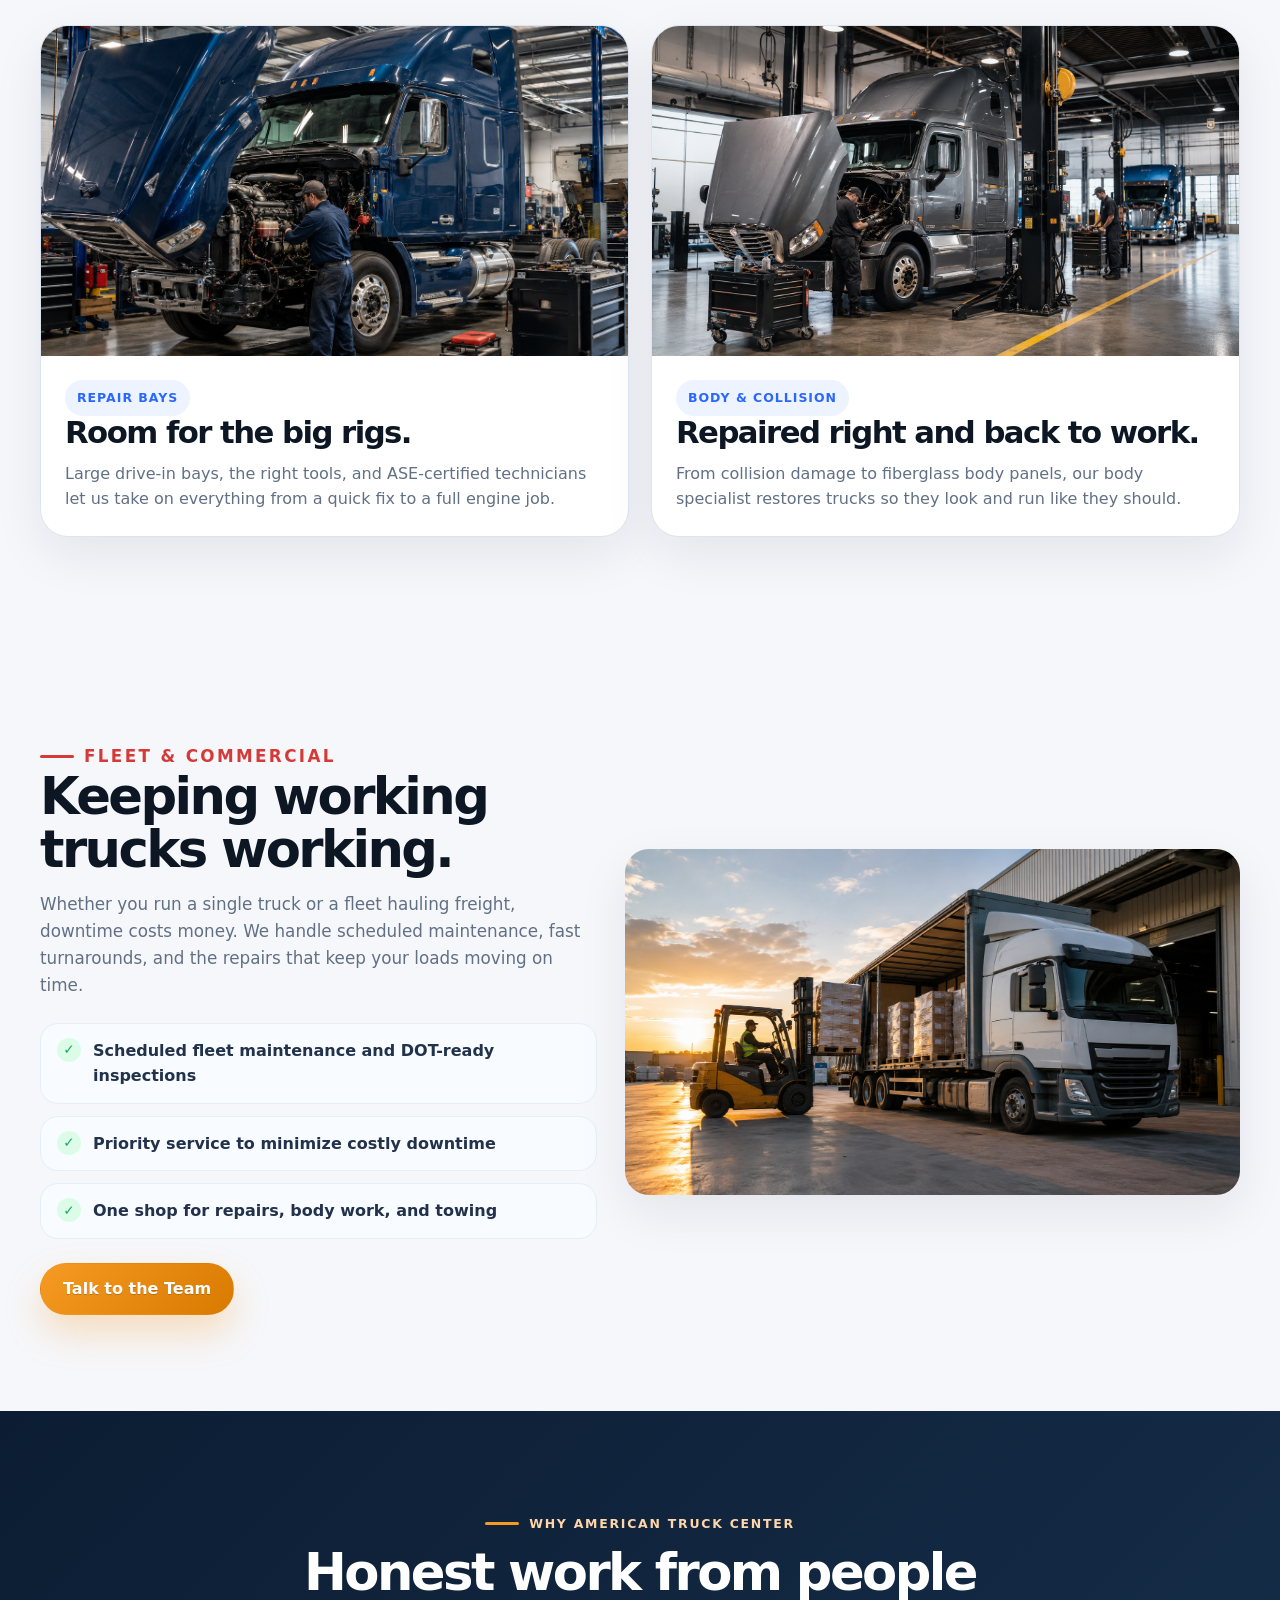
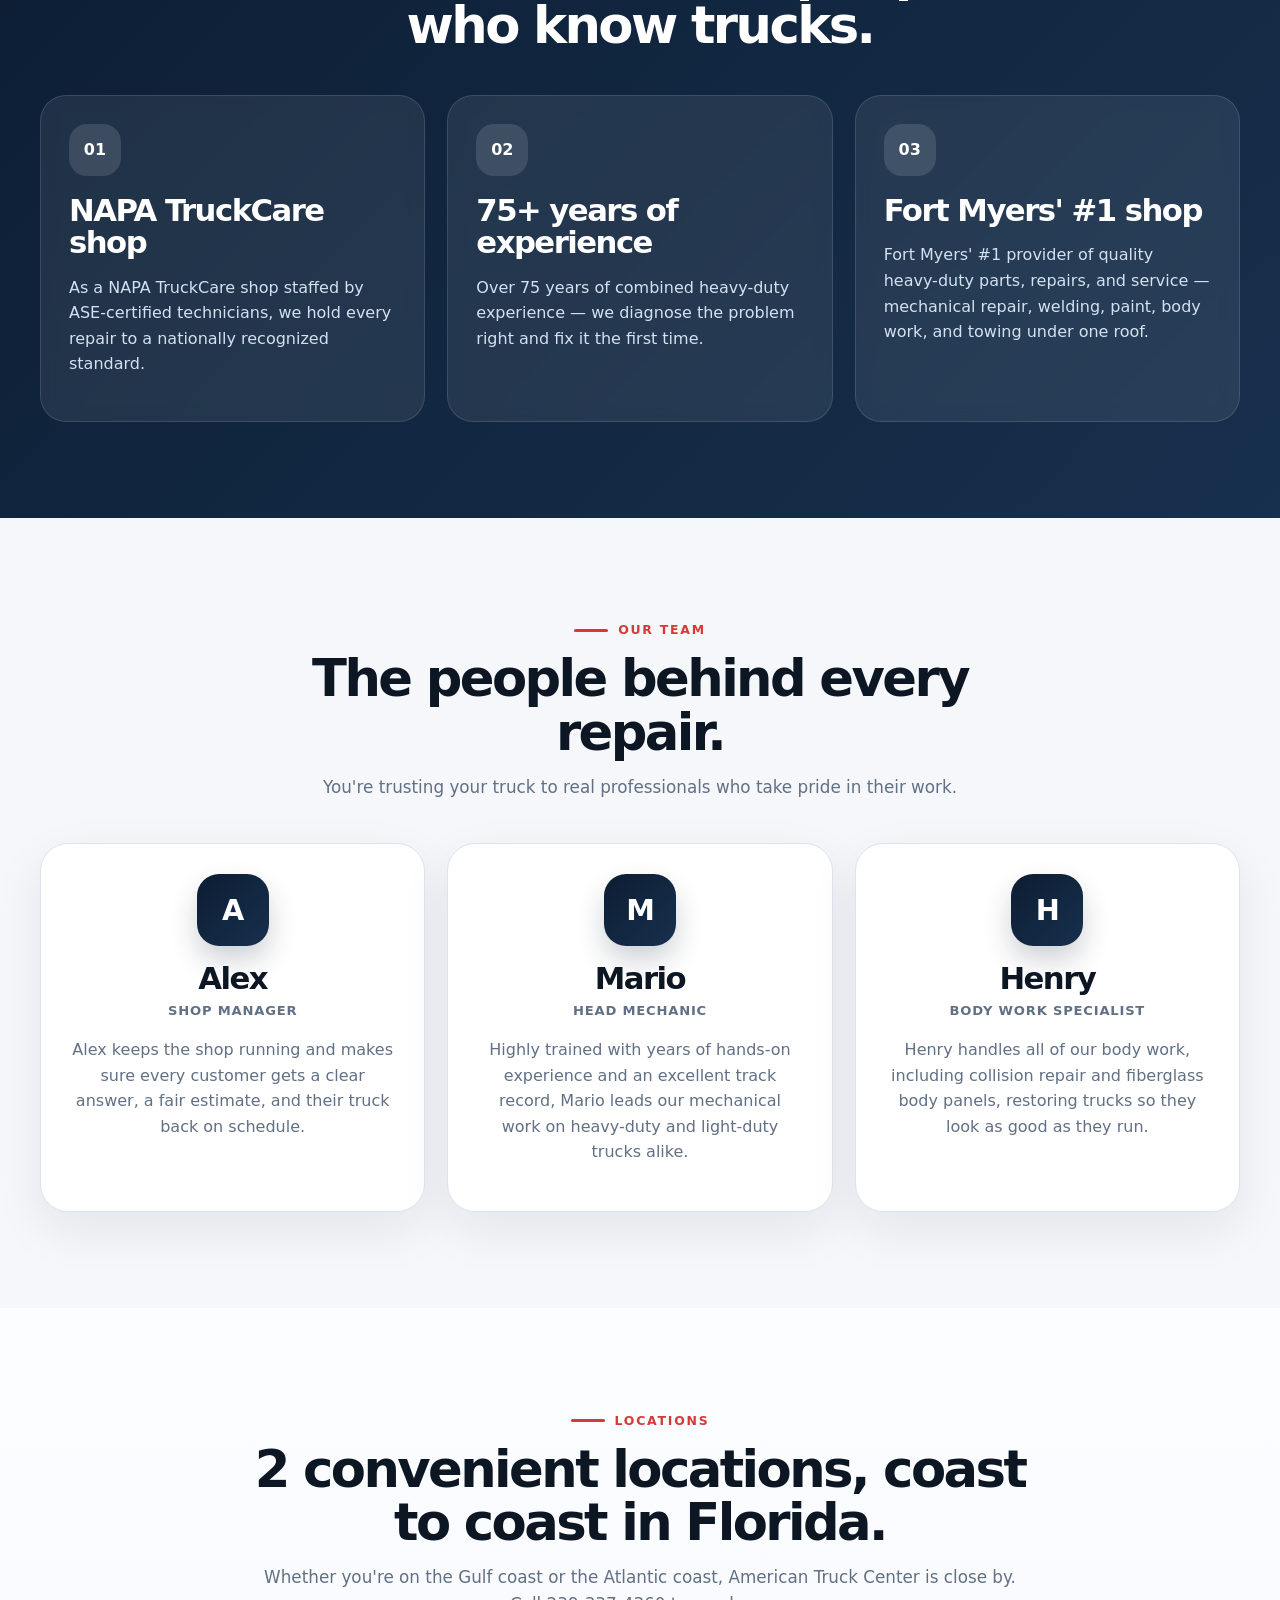
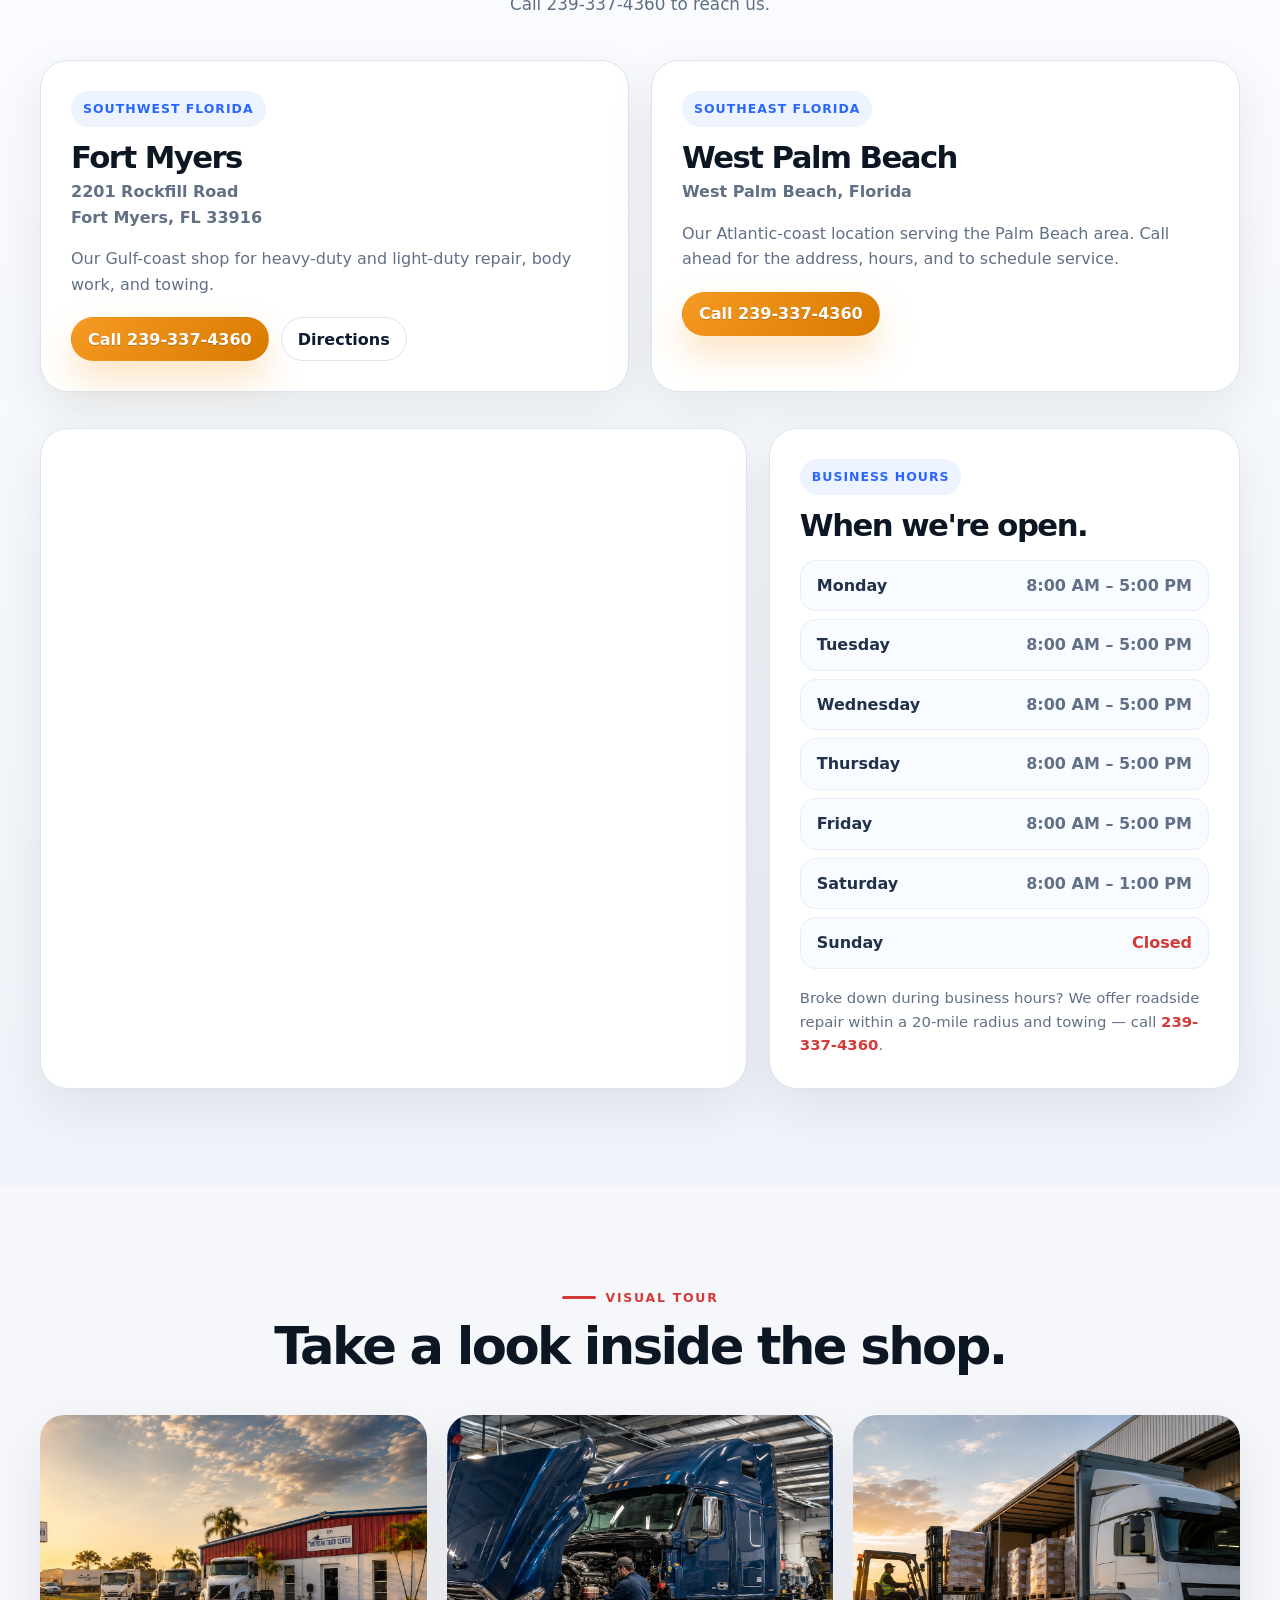
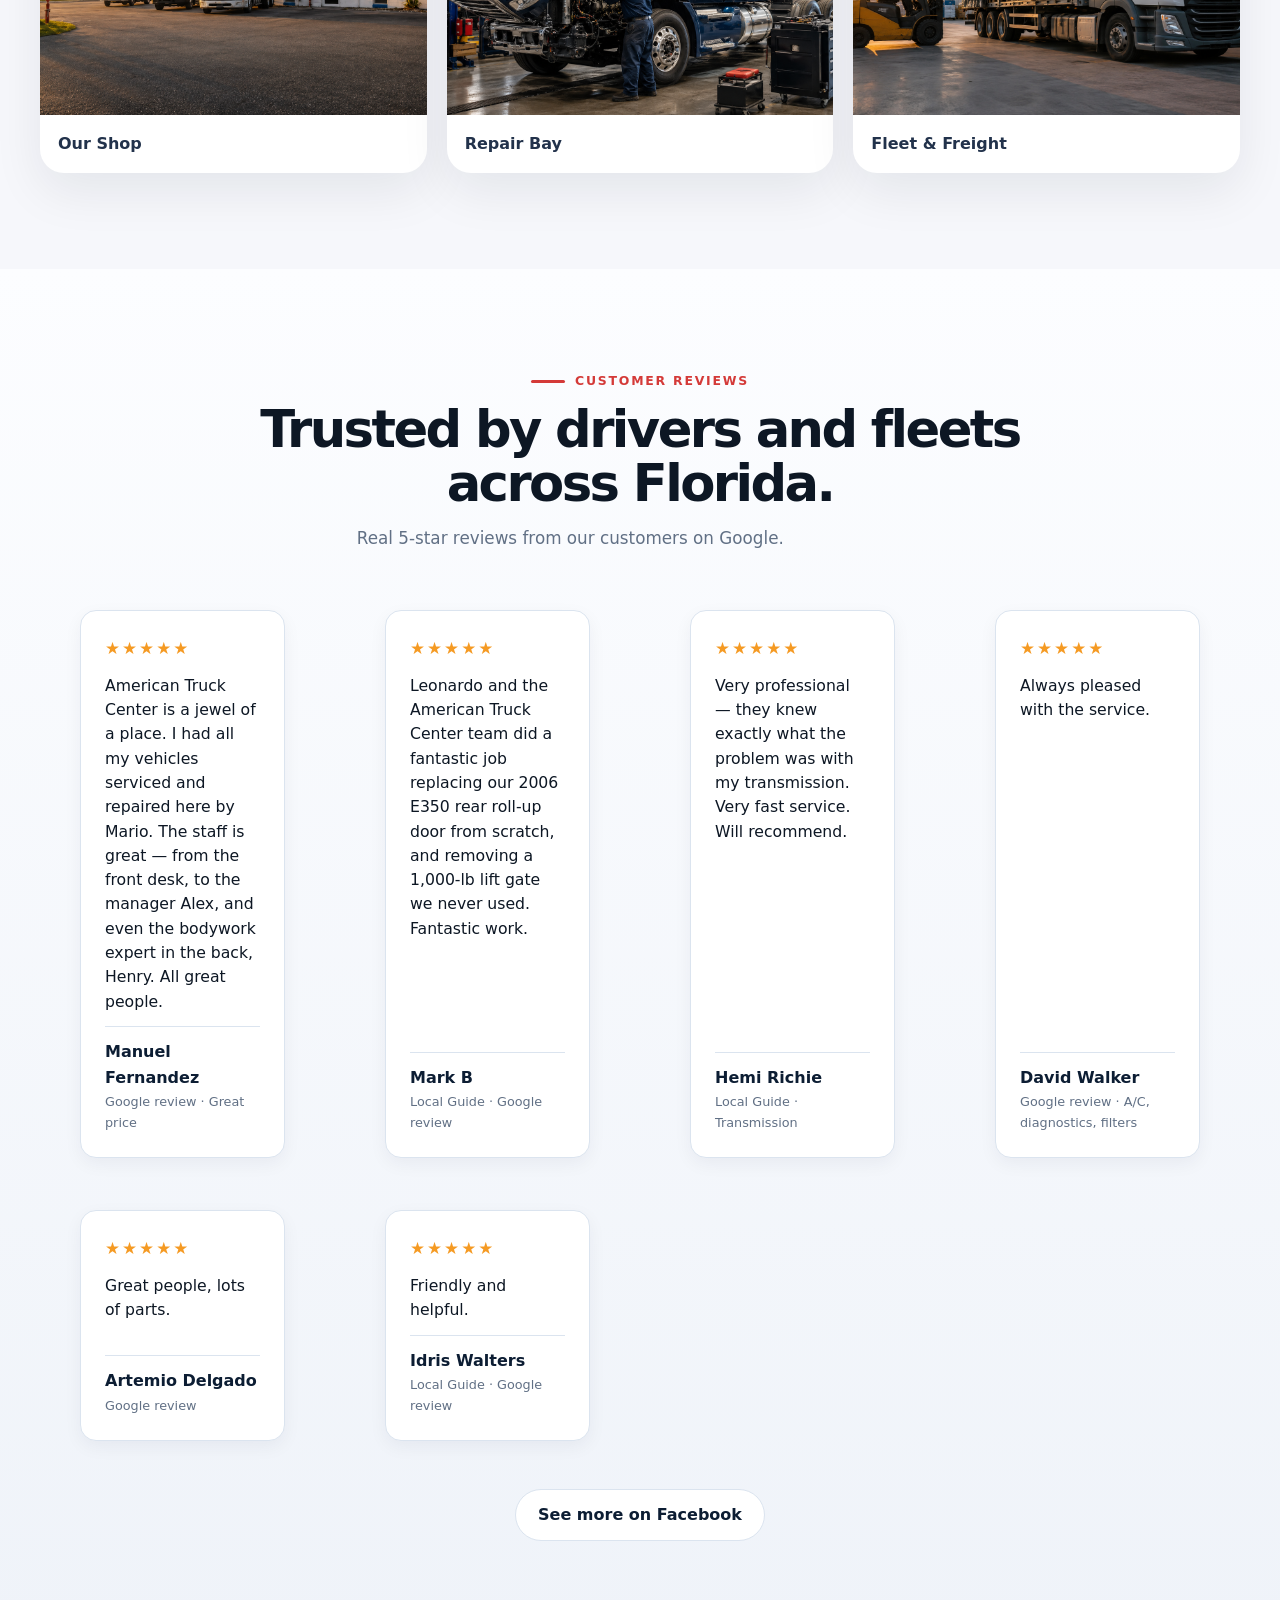
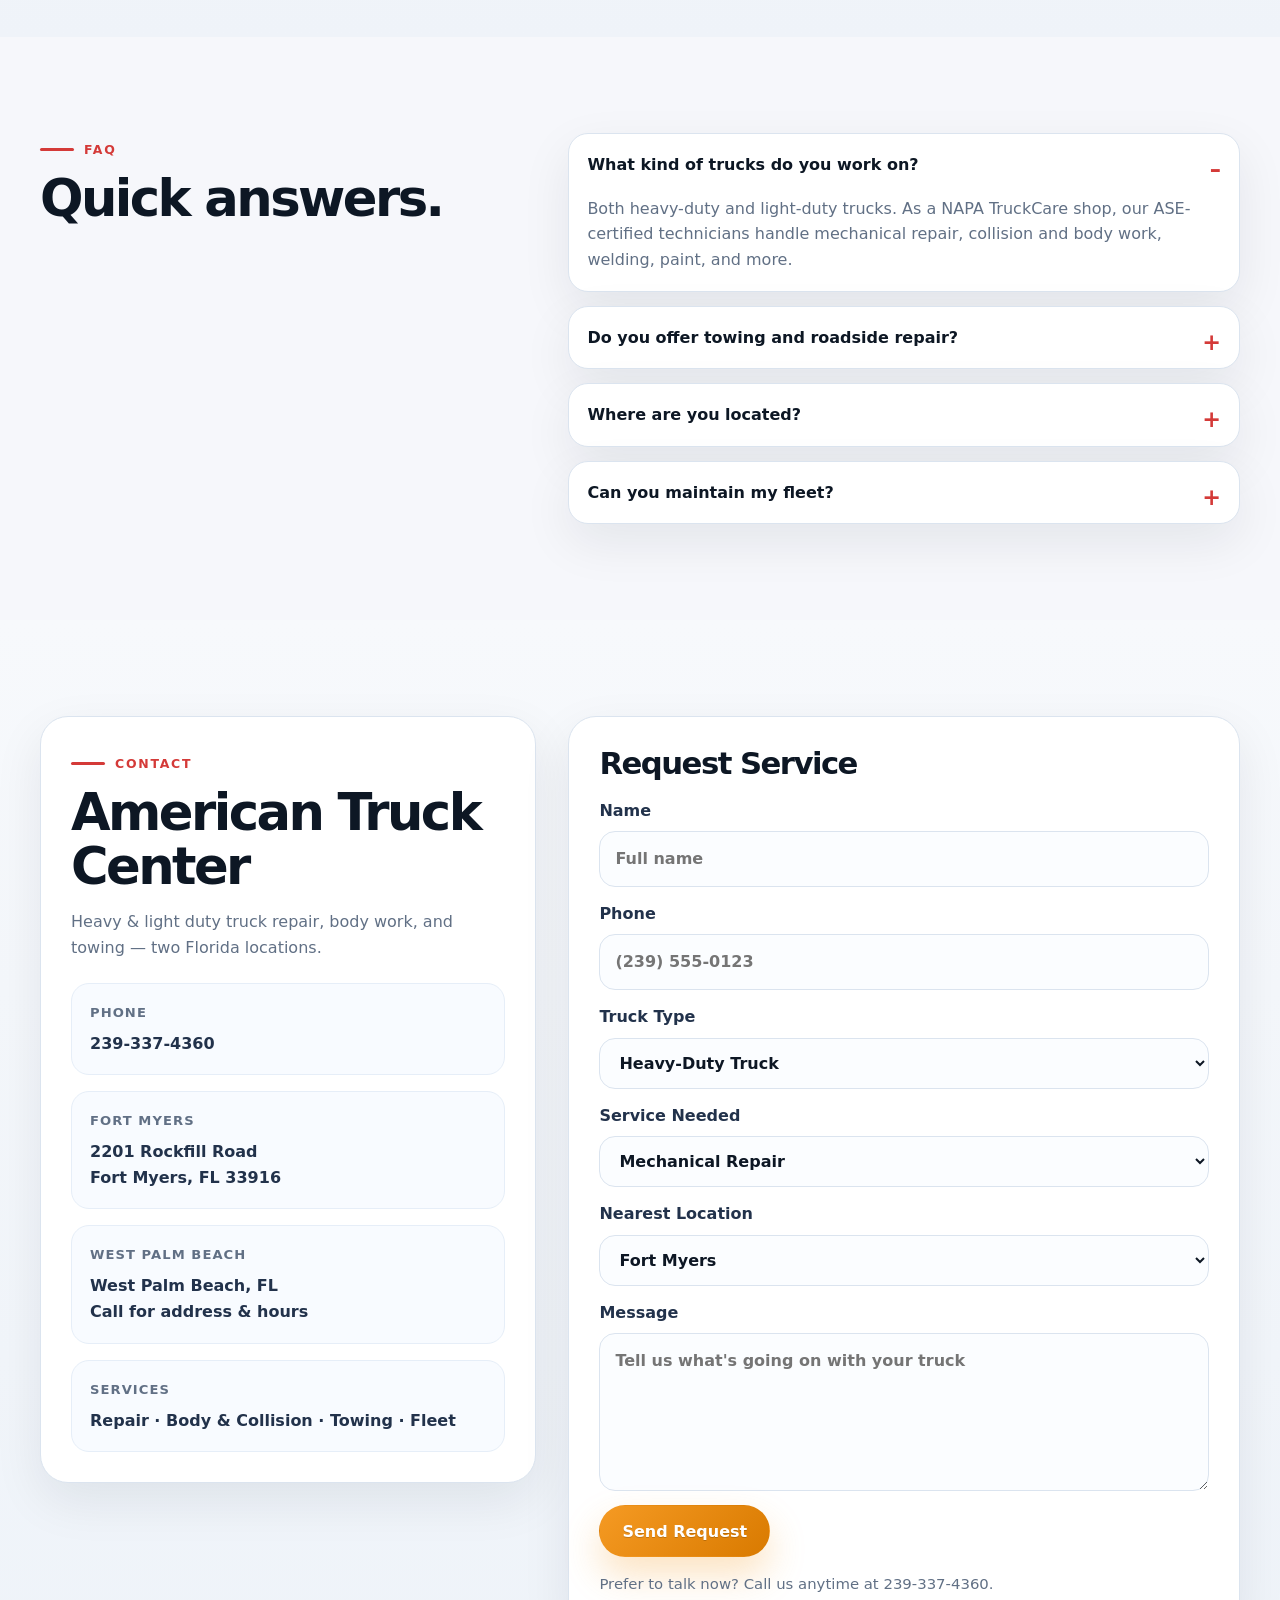
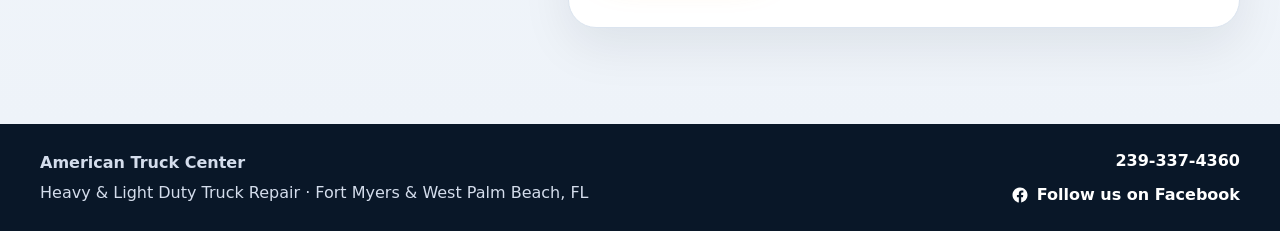
==== commit 99651bb4: "Parts catalog (17 image cards) + 5-star reviews + Facebook link + analytics beacon Merges into the e" ====
--- a/index.html
+++ b/index.html
@@ -22,7 +22,7 @@
   <meta name="twitter:title" content="American Truck Center — Heavy &amp; Light Duty Truck Repair in Florida" />
   <meta name="twitter:description" content="Fort Myers' #1 heavy-duty truck shop. NAPA TruckCare, ASE-certified technicians, 75+ years combined experience. Repairs, welding, paint &amp; body, parts &amp; tires. Call 239-337-4360." />
   <meta name="twitter:image" content="https://americantruckctr.com/assets/hero-main.png?v=9" />
-  <link rel="stylesheet" href="styles.css?v=13" />
+  <link rel="stylesheet" href="styles.css?v=14" />
   <script type="application/ld+json">
   {
     "@context": "https://schema.org",
@@ -191,6 +191,7 @@
         <a href="#services" data-es="Servicios">Services</a>
         <a href="#parts" data-es="Repuestos">Parts</a>
         <a href="#shop" data-es="El Taller">Our Shop</a>
+        <a href="#reviews" data-es="Reseñas">Reviews</a>
         <a href="#team" data-es="Equipo">Our Team</a>
         <a href="#locations" data-es="Ubicaciones">Locations</a>
         <a href="#contact" data-es="Contacto">Contact</a>
@@ -336,26 +337,24 @@
           <h2 data-es="Los repuestos que su camión necesita, en un solo lugar.">The parts your truck needs, all in one place.</h2>
           <p data-es="Entregamos repuestos desde un inventario interno completo, con envío urgente al día siguiente en pedidos especiales. También vendemos llantas, en línea y en el taller. Llame al 239-337-4360 para agendar una cita hoy.">We deliver parts from a comprehensive in-house inventory, with overnight shipping on special orders. We also sell tires — online and in-shop. Call 239-337-4360 for an appointment today.</p>
         </div>
-        <div class="parts-grid reveal delay-1">
-          <span class="part-pill" data-es="Repuestos para Camiones">Truck Parts</span>
-          <span class="part-pill" data-es="Correas y Tensores de Correa">Belts &amp; Belt Tensioners</span>
-          <span class="part-pill" data-es="Ruedas, Rines, Llantas y Componentes">Wheels, Rims, Tires &amp; Components</span>
-          <span class="part-pill" data-es="Llantas (En Línea y en el Taller)">Tires (Online &amp; In-Shop)</span>
-          <span class="part-pill" data-es="Entrega de Repuestos · Pedidos Especiales al Día Siguiente">Parts Delivery · Overnight Special Orders</span>
-          <span class="part-pill" data-es="Dirección">Steering</span>
-          <span class="part-pill" data-es="Iluminación y Accesorios Eléctricos">Lighting &amp; Electrical Accessories</span>
-          <span class="part-pill" data-es="Sistemas de Transmisión">Drive Systems</span>
-          <span class="part-pill" data-es="Accesorios de Cabina">Cab Accessories</span>
-          <span class="part-pill" data-es="Baterías">Batteries</span>
-          <span class="part-pill" data-es="Servicio General">General Service</span>
-          <span class="part-pill" data-es="Componentes de Eje">Axle Components</span>
-          <span class="part-pill" data-es="Filtros">Filters</span>
-          <span class="part-pill" data-es="Sistemas de Escape y Admisión de Aire">Exhaust Systems &amp; Air Intake</span>
-          <span class="part-pill" data-es="Productos de Seguridad">Safety Products</span>
-          <span class="part-pill" data-es="Componentes de Motor">Engine Components</span>
-          <span class="part-pill" data-es="Componentes de Remolque">Trailer Components</span>
-          <span class="part-pill" data-es="Calefacción y Refrigeración">Heating &amp; Cooling</span>
-          <span class="part-pill" data-es="Componentes de Frenos">Brake Components</span>
+        <div class="parts-catalog reveal delay-1">
+          <article class="part-card"><img src="assets/parts/truck-parts.jpg" alt="Assorted heavy-duty truck parts" loading="lazy" /><span data-es="Repuestos para Camiones">Truck Parts</span></article>
+          <article class="part-card"><img src="assets/parts/belts.jpg" alt="Belts and belt tensioners" loading="lazy" /><span data-es="Correas y Tensores de Correa">Belts &amp; Belt Tensioners</span></article>
+          <article class="part-card"><img src="assets/parts/wheels.jpg" alt="Truck wheels, rims and tires" loading="lazy" /><span data-es="Ruedas, Rines, Llantas y Componentes">Wheels, Rims, Tires &amp; Components</span></article>
+          <article class="part-card"><img src="assets/parts/steering.jpg" alt="Truck steering components" loading="lazy" /><span data-es="Dirección">Steering</span></article>
+          <article class="part-card"><img src="assets/parts/lighting.jpg" alt="Truck lighting and electrical accessories" loading="lazy" /><span data-es="Iluminación y Accesorios Eléctricos">Lighting &amp; Electrical Accessories</span></article>
+          <article class="part-card"><img src="assets/parts/drive-systems.jpg" alt="Truck drive system components" loading="lazy" /><span data-es="Sistemas de Transmisión">Drive Systems</span></article>
+          <article class="part-card"><img src="assets/parts/cab-accessories.jpg" alt="Truck cab accessories" loading="lazy" /><span data-es="Accesorios de Cabina">Cab Accessories</span></article>
+          <article class="part-card"><img src="assets/parts/batteries.jpg" alt="Heavy-duty truck batteries" loading="lazy" /><span data-es="Baterías">Batteries</span></article>
+          <article class="part-card"><img src="assets/parts/general-service.jpg" alt="General service supplies" loading="lazy" /><span data-es="Servicio General">General Service</span></article>
+          <article class="part-card"><img src="assets/parts/axle.jpg" alt="Truck axle components" loading="lazy" /><span data-es="Componentes de Eje">Axle Components</span></article>
+          <article class="part-card"><img src="assets/parts/filters.jpg" alt="Oil, air and fuel filters" loading="lazy" /><span data-es="Filtros">Filters</span></article>
+          <article class="part-card"><img src="assets/parts/exhaust.jpg" alt="Exhaust and air intake systems" loading="lazy" /><span data-es="Sistemas de Escape y Admisión de Aire">Exhaust Systems &amp; Air Intake</span></article>
+          <article class="part-card"><img src="assets/parts/safety.jpg" alt="Truck safety products" loading="lazy" /><span data-es="Productos de Seguridad">Safety Products</span></article>
+          <article class="part-card"><img src="assets/parts/engine.jpg" alt="Truck engine components" loading="lazy" /><span data-es="Componentes de Motor">Engine Components</span></article>
+          <article class="part-card"><img src="assets/parts/trailer.jpg" alt="Trailer components" loading="lazy" /><span data-es="Componentes de Remolque">Trailer Components</span></article>
+          <article class="part-card"><img src="assets/parts/hvac.jpg" alt="Heating and cooling components" loading="lazy" /><span data-es="Calefacción y Refrigeración">Heating &amp; Cooling</span></article>
+          <article class="part-card"><img src="assets/parts/brakes.jpg" alt="Truck brake components" loading="lazy" /><span data-es="Componentes de Frenos">Brake Components</span></article>
         </div>
         <div class="parts-cta reveal delay-1">
           <a class="btn btn-primary" href="tel:2393374360" data-es="Llamar para una Cita">Call for an Appointment</a>
@@ -535,6 +534,51 @@
       </div>
     </section>
 
+    <section class="section section-soft" id="reviews">
+      <div class="container">
+        <div class="section-heading reveal">
+          <p class="eyebrow dark" data-es="Reseñas de Clientes">Customer Reviews</p>
+          <h2 data-es="La confianza de conductores y flotas en toda Florida.">Trusted by drivers and fleets across Florida.</h2>
+          <p class="section-intro" data-es="Reseñas reales de 5 estrellas de nuestros clientes en Google.">Real 5-star reviews from our customers on Google.</p>
+        </div>
+        <div class="reviews-grid">
+          <figure class="review-card reveal">
+            <div class="stars" aria-label="5 out of 5 stars">★★★★★</div>
+            <blockquote data-es="American Truck Center es una joya. Mario se encargó del servicio y la reparación de todos mis vehículos. El personal es excelente — desde la recepción, hasta el gerente Alex, e incluso Henry, el experto en carrocería. Toda gente estupenda.">American Truck Center is a jewel of a place. I had all my vehicles serviced and repaired here by Mario. The staff is great — from the front desk, to the manager Alex, and even the bodywork expert in the back, Henry. All great people.</blockquote>
+            <figcaption><span class="rev-name">Manuel Fernandez</span><span class="rev-meta" data-es="Reseña de Google · Buen precio">Google review · Great price</span></figcaption>
+          </figure>
+          <figure class="review-card reveal delay-1">
+            <div class="stars" aria-label="5 out of 5 stars">★★★★★</div>
+            <blockquote data-es="Leonardo y el equipo de American Truck Center hicieron un trabajo fantástico reemplazando desde cero la puerta trasera enrollable de nuestra E350 2006, y retirando una plataforma elevadora de 1,000 lb que nunca usábamos. ¡Trabajo excelente!">Leonardo and the American Truck Center team did a fantastic job replacing our 2006 E350 rear roll-up door from scratch, and removing a 1,000-lb lift gate we never used. Fantastic work.</blockquote>
+            <figcaption><span class="rev-name">Mark B</span><span class="rev-meta" data-es="Guía Local · Reseña de Google">Local Guide · Google review</span></figcaption>
+          </figure>
+          <figure class="review-card reveal delay-2">
+            <div class="stars" aria-label="5 out of 5 stars">★★★★★</div>
+            <blockquote data-es="Muy profesionales — supieron exactamente cuál era el problema con mi transmisión. Servicio muy rápido. Lo recomendaré.">Very professional — they knew exactly what the problem was with my transmission. Very fast service. Will recommend.</blockquote>
+            <figcaption><span class="rev-name">Hemi Richie</span><span class="rev-meta" data-es="Guía Local · Transmisión">Local Guide · Transmission</span></figcaption>
+          </figure>
+          <figure class="review-card reveal">
+            <div class="stars" aria-label="5 out of 5 stars">★★★★★</div>
+            <blockquote data-es="Siempre satisfecho con el servicio.">Always pleased with the service.</blockquote>
+            <figcaption><span class="rev-name">David Walker</span><span class="rev-meta" data-es="Reseña de Google · A/C, diagnóstico, filtros">Google review · A/C, diagnostics, filters</span></figcaption>
+          </figure>
+          <figure class="review-card reveal delay-1">
+            <div class="stars" aria-label="5 out of 5 stars">★★★★★</div>
+            <blockquote data-es="Gente excelente, muchos repuestos.">Great people, lots of parts.</blockquote>
+            <figcaption><span class="rev-name">Artemio Delgado</span><span class="rev-meta" data-es="Reseña de Google">Google review</span></figcaption>
+          </figure>
+          <figure class="review-card reveal delay-2">
+            <div class="stars" aria-label="5 out of 5 stars">★★★★★</div>
+            <blockquote data-es="Amables y serviciales.">Friendly and helpful.</blockquote>
+            <figcaption><span class="rev-name">Idris Walters</span><span class="rev-meta" data-es="Guía Local · Reseña de Google">Local Guide · Google review</span></figcaption>
+          </figure>
+        </div>
+        <div class="reviews-cta reveal">
+          <a class="btn btn-outline" href="https://www.facebook.com/AmericanTruckCenterFTMyers/" target="_blank" rel="noopener" data-es="Ver más en Facebook">See more on Facebook</a>
+        </div>
+      </div>
+    </section>
+
     <section class="section" id="faq">
       <div class="container faq-grid">
         <div class="section-heading align-left reveal">
@@ -581,7 +625,13 @@
   <footer class="site-footer">
     <div class="container footer-inner">
       <div><strong>American Truck Center</strong><p data-es="Reparación de Camiones Pesados y Ligeros · Fort Myers y West Palm Beach, FL">Heavy &amp; Light Duty Truck Repair · Fort Myers &amp; West Palm Beach, FL</p></div>
-      <a href="tel:2393374360">239-337-4360</a>
+      <div class="footer-contact">
+        <a href="tel:2393374360">239-337-4360</a>
+        <a class="footer-social" href="https://www.facebook.com/AmericanTruckCenterFTMyers/" target="_blank" rel="noopener" aria-label="American Truck Center on Facebook">
+          <svg viewBox="0 0 24 24" width="18" height="18" fill="currentColor" aria-hidden="true"><path d="M22 12.06C22 6.5 17.52 2 12 2S2 6.5 2 12.06c0 5 3.66 9.14 8.44 9.94v-7.03H7.9v-2.9h2.54V9.85c0-2.5 1.49-3.89 3.78-3.89 1.09 0 2.23.2 2.23.2v2.46h-1.26c-1.24 0-1.63.77-1.63 1.56v1.88h2.78l-.44 2.9h-2.34V22c4.78-.8 8.44-4.94 8.44-9.94z"/></svg>
+          <span data-es="Síguenos en Facebook">Follow us on Facebook</span>
+        </a>
+      </div>
     </div>
   </footer>
 
@@ -593,5 +643,6 @@
   </div>
 
   <script src="script.js?v=13"></script>
+  <script>(function(){try{if(navigator.webdriver)return;var d=location.hostname.replace(/^www\./,'');var k='_mlcsid',sid=sessionStorage.getItem(k);if(!sid){sid=Math.random().toString(36).slice(2)+Date.now().toString(36);sessionStorage.setItem(k,sid);}var body=JSON.stringify({domain:d,path:location.pathname,referrer:document.referrer||'',sessionId:sid});var u='https://mlc-track.pages.dev/track';if(navigator.sendBeacon){navigator.sendBeacon(u,new Blob([body],{type:'application/json'}));}else{fetch(u,{method:'POST',headers:{'content-type':'application/json'},body:body,keepalive:true}).catch(function(){});}}catch(e){}})();</script>
 </body>
 </html>
--- a/styles.css
+++ b/styles.css
@@ -47,3 +47,25 @@
 .lang-toggle{display:inline-flex;align-items:center;justify-content:center;min-width:46px;padding:9px 14px;border-radius:999px;background:rgba(255,255,255,.12);border:1px solid rgba(255,255,255,.22);color:#fff;font-weight:900;letter-spacing:.04em;cursor:pointer;transition:.2s ease}
 .lang-toggle:hover{background:rgba(255,255,255,.2)}
 @media(max-width:560px){.topbar-actions{justify-content:center}}
+
+/* ===== Parts catalog (image cards) + Reviews + footer social (2026-06-03) ===== */
+.section-intro{max-width:60ch;margin:.75rem auto 0;color:var(--muted)}
+.parts-catalog{display:grid;grid-template-columns:repeat(auto-fill,minmax(180px,1fr));gap:18px;margin-top:2.5rem}
+.part-card{position:relative;background:var(--surface);border:1px solid var(--line);border-radius:14px;overflow:hidden;text-align:center;box-shadow:0 6px 18px rgba(12,29,51,.05);transition:transform .2s ease,box-shadow .2s ease}
+.part-card:hover{transform:translateY(-5px);box-shadow:0 14px 30px rgba(12,29,51,.14)}
+.part-card img{width:100%;aspect-ratio:1/1;object-fit:cover;display:block;background:#eef2f7}
+.part-card span{display:block;padding:.85rem .75rem;font-weight:700;font-size:.9rem;color:var(--navy);line-height:1.25}
+.reviews-grid{display:grid;grid-template-columns:repeat(auto-fit,minmax(280px,1fr));gap:20px;margin-top:2.5rem}
+.review-card{background:var(--surface);border:1px solid var(--line);border-radius:16px;padding:1.5rem;box-shadow:0 6px 18px rgba(12,29,51,.05);transition:transform .2s ease,box-shadow .2s ease;display:flex;flex-direction:column;gap:.75rem}
+.review-card:hover{transform:translateY(-4px);box-shadow:0 14px 30px rgba(12,29,51,.12)}
+.review-card .stars{color:var(--gold);font-size:1.05rem;letter-spacing:2px}
+.review-card blockquote{margin:0;color:var(--ink);font-size:.98rem;line-height:1.55;flex:1}
+.review-card figcaption{display:flex;flex-direction:column;gap:2px;border-top:1px solid var(--line);padding-top:.75rem}
+.rev-name{font-weight:800;color:var(--navy)}
+.rev-meta{font-size:.8rem;color:var(--muted)}
+.reviews-cta{margin-top:2rem;text-align:center}
+.footer-contact{display:flex;flex-direction:column;align-items:flex-end;gap:8px}
+.footer-social{display:inline-flex;align-items:center;gap:8px;font-weight:600;transition:opacity .15s,transform .15s}
+.footer-social:hover{opacity:.85;transform:translateY(-1px)}
+@media (max-width:600px){.footer-contact{align-items:flex-start}}
+@media (prefers-reduced-motion:reduce){.part-card,.review-card,.footer-social{transition:none}}
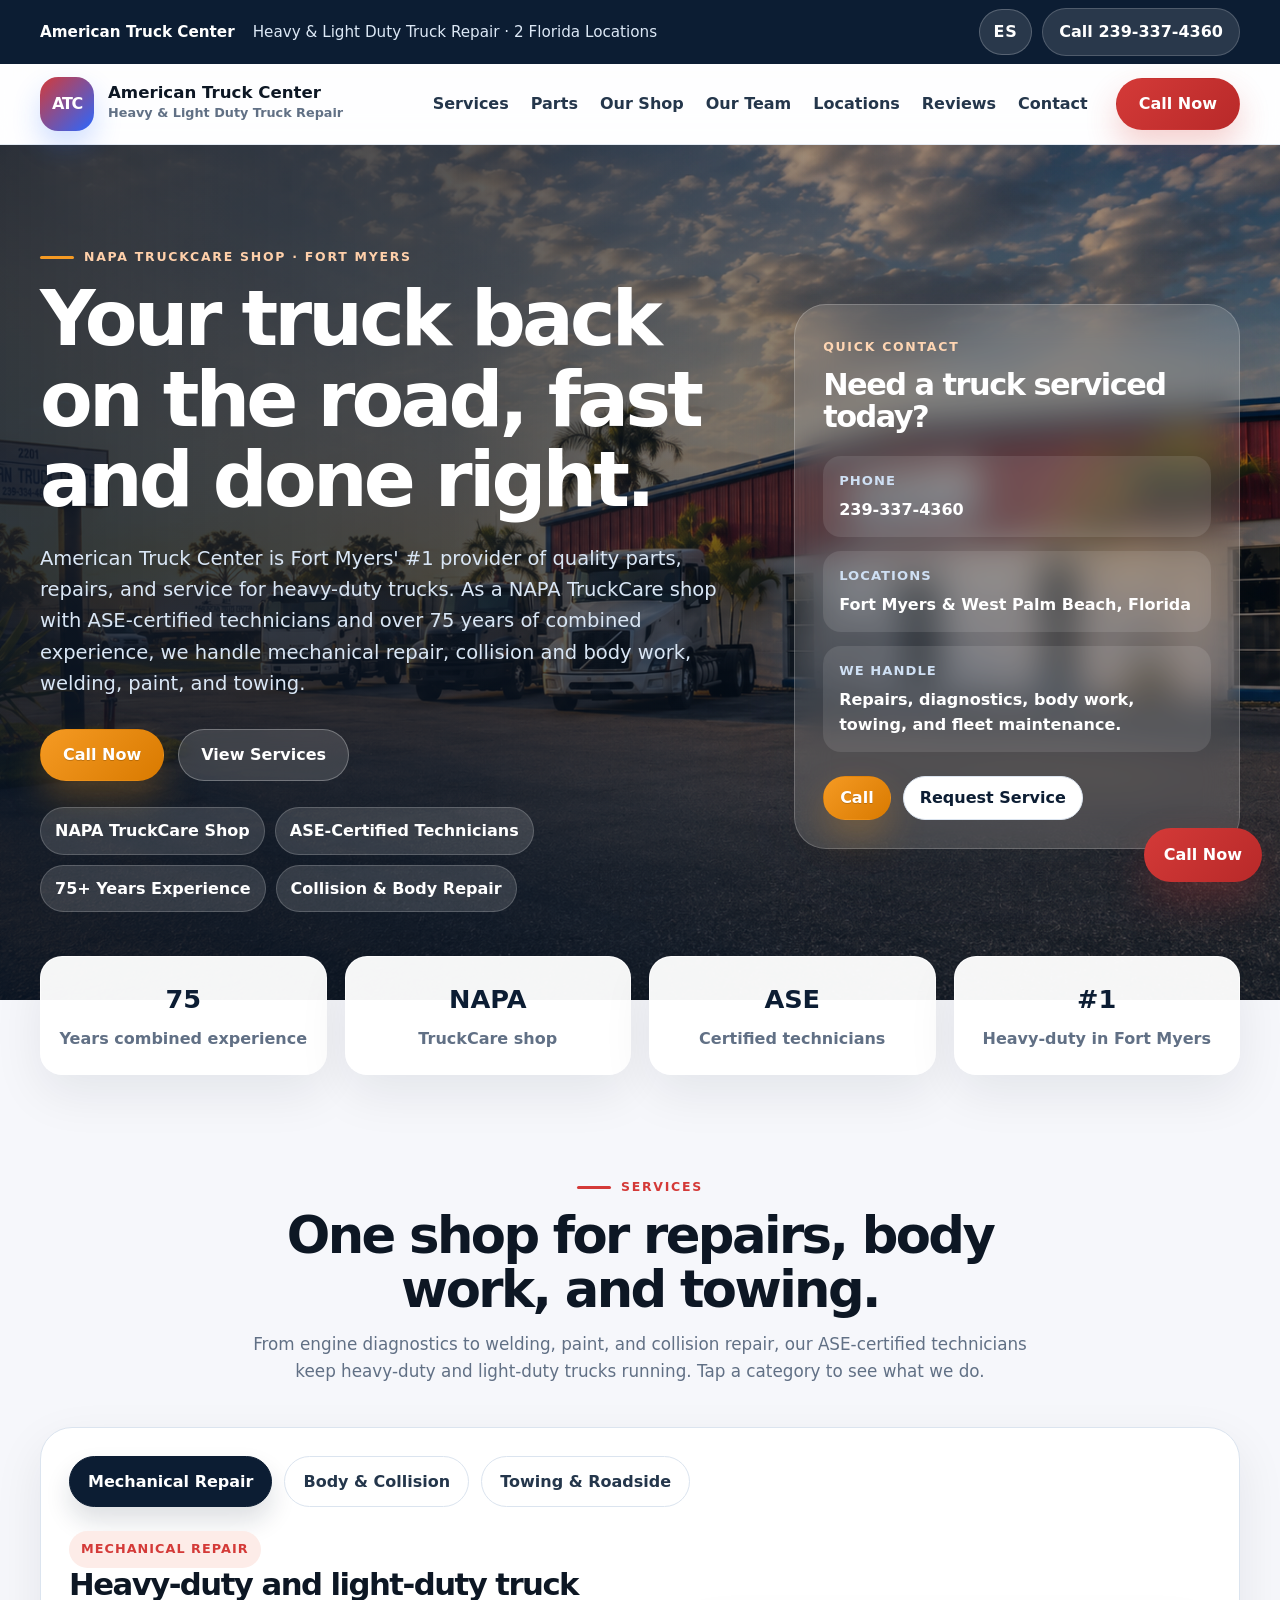
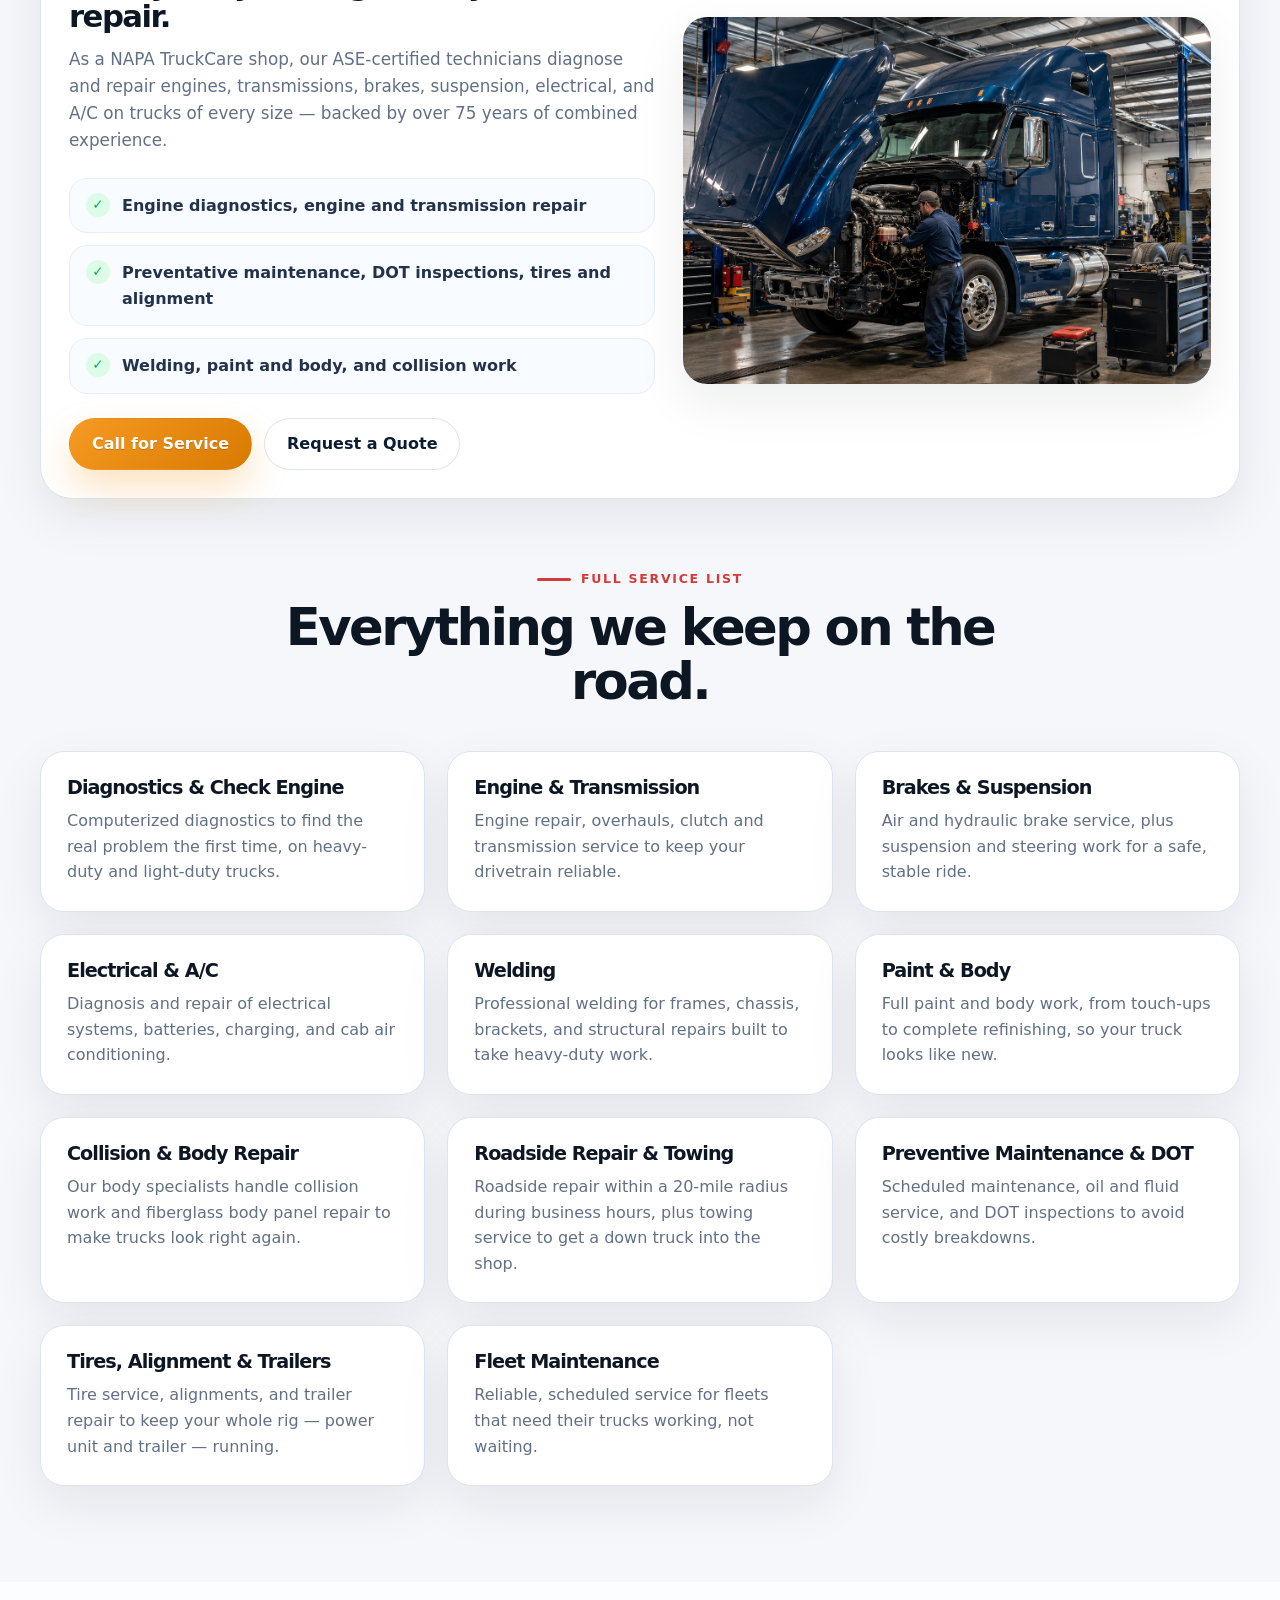
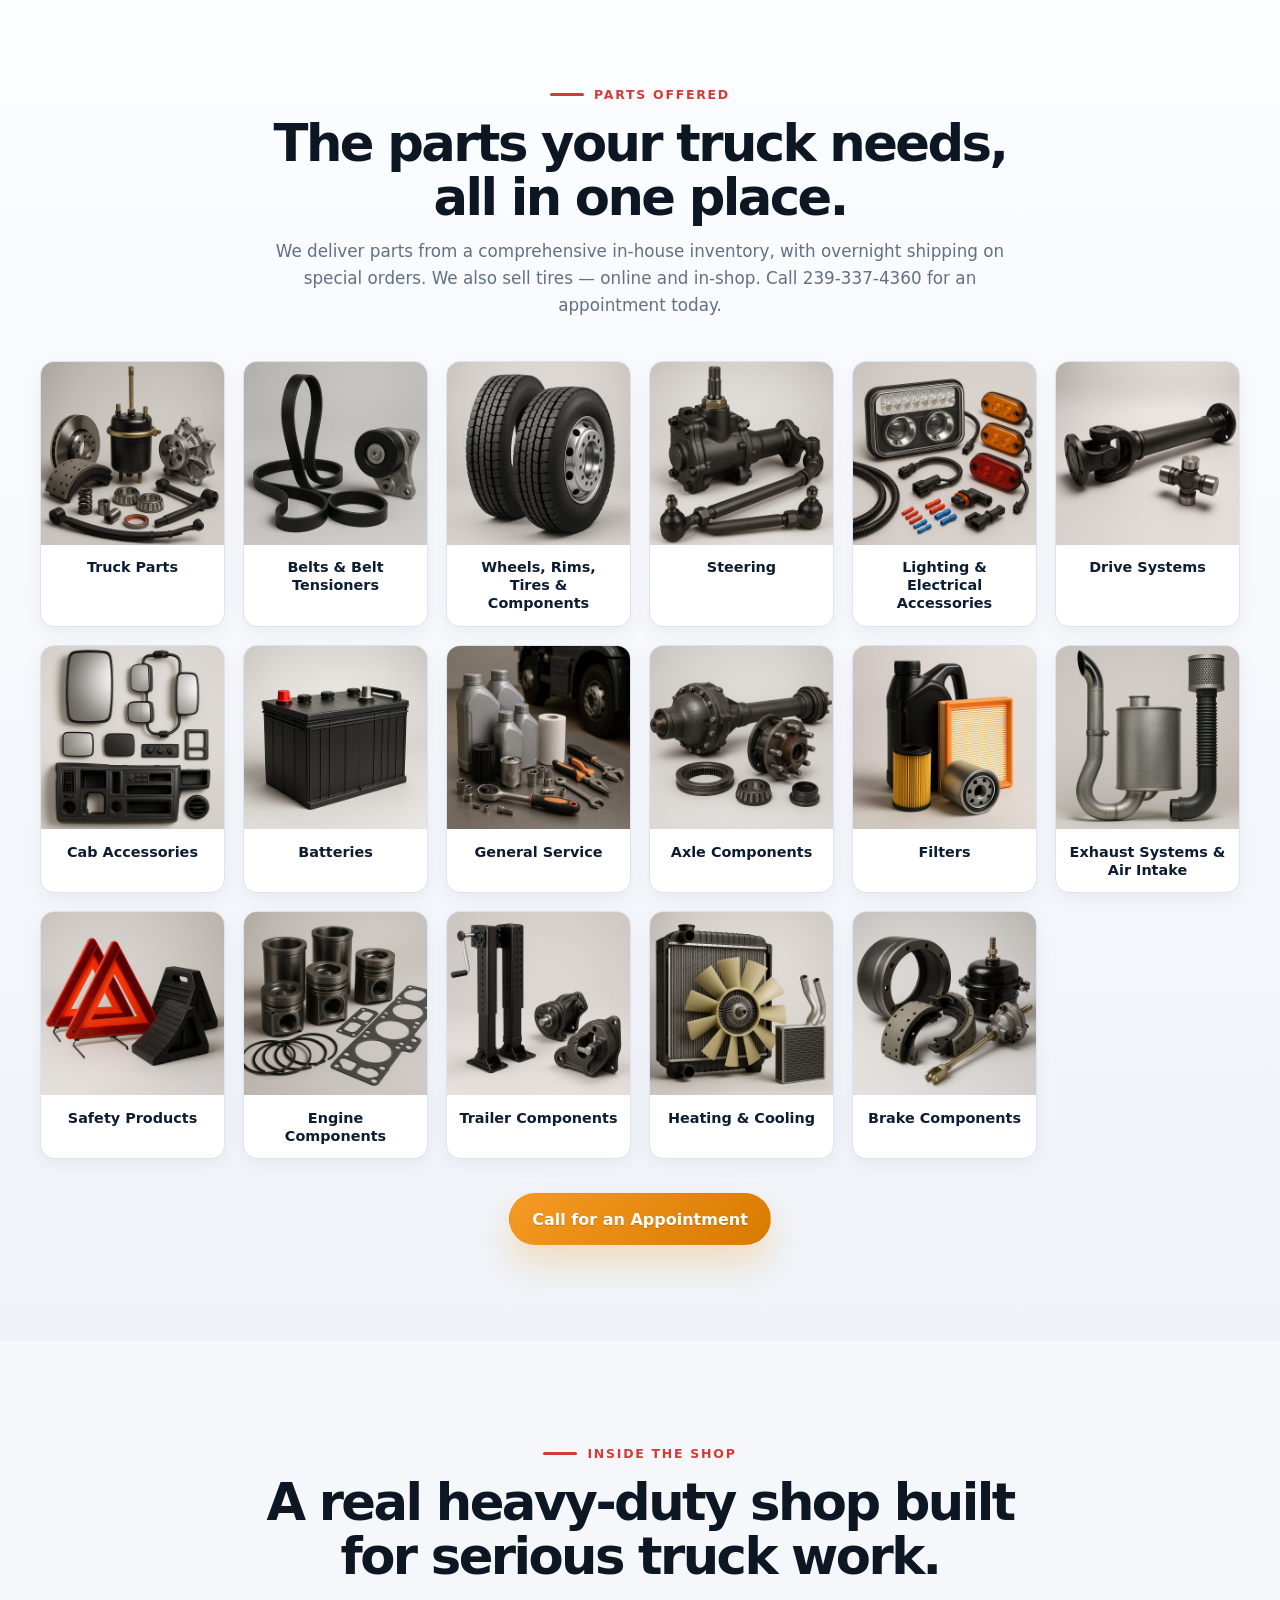
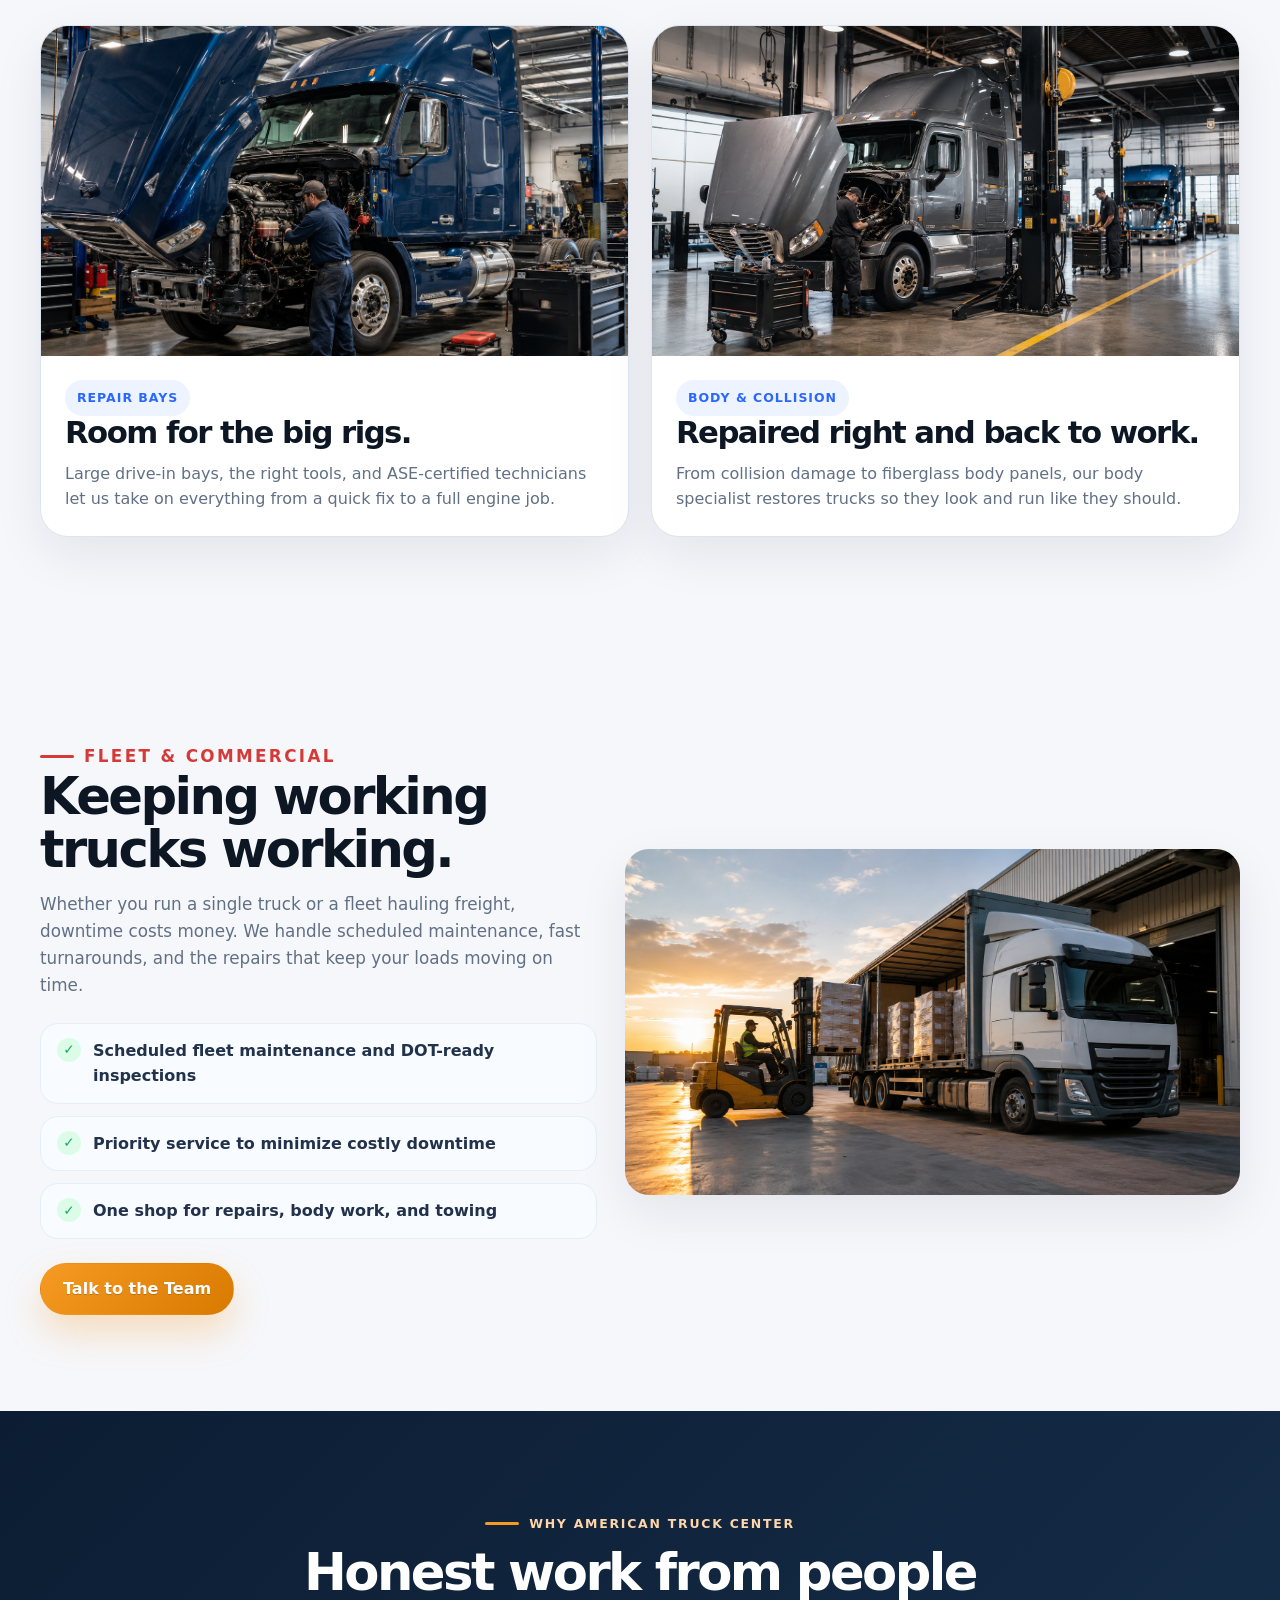
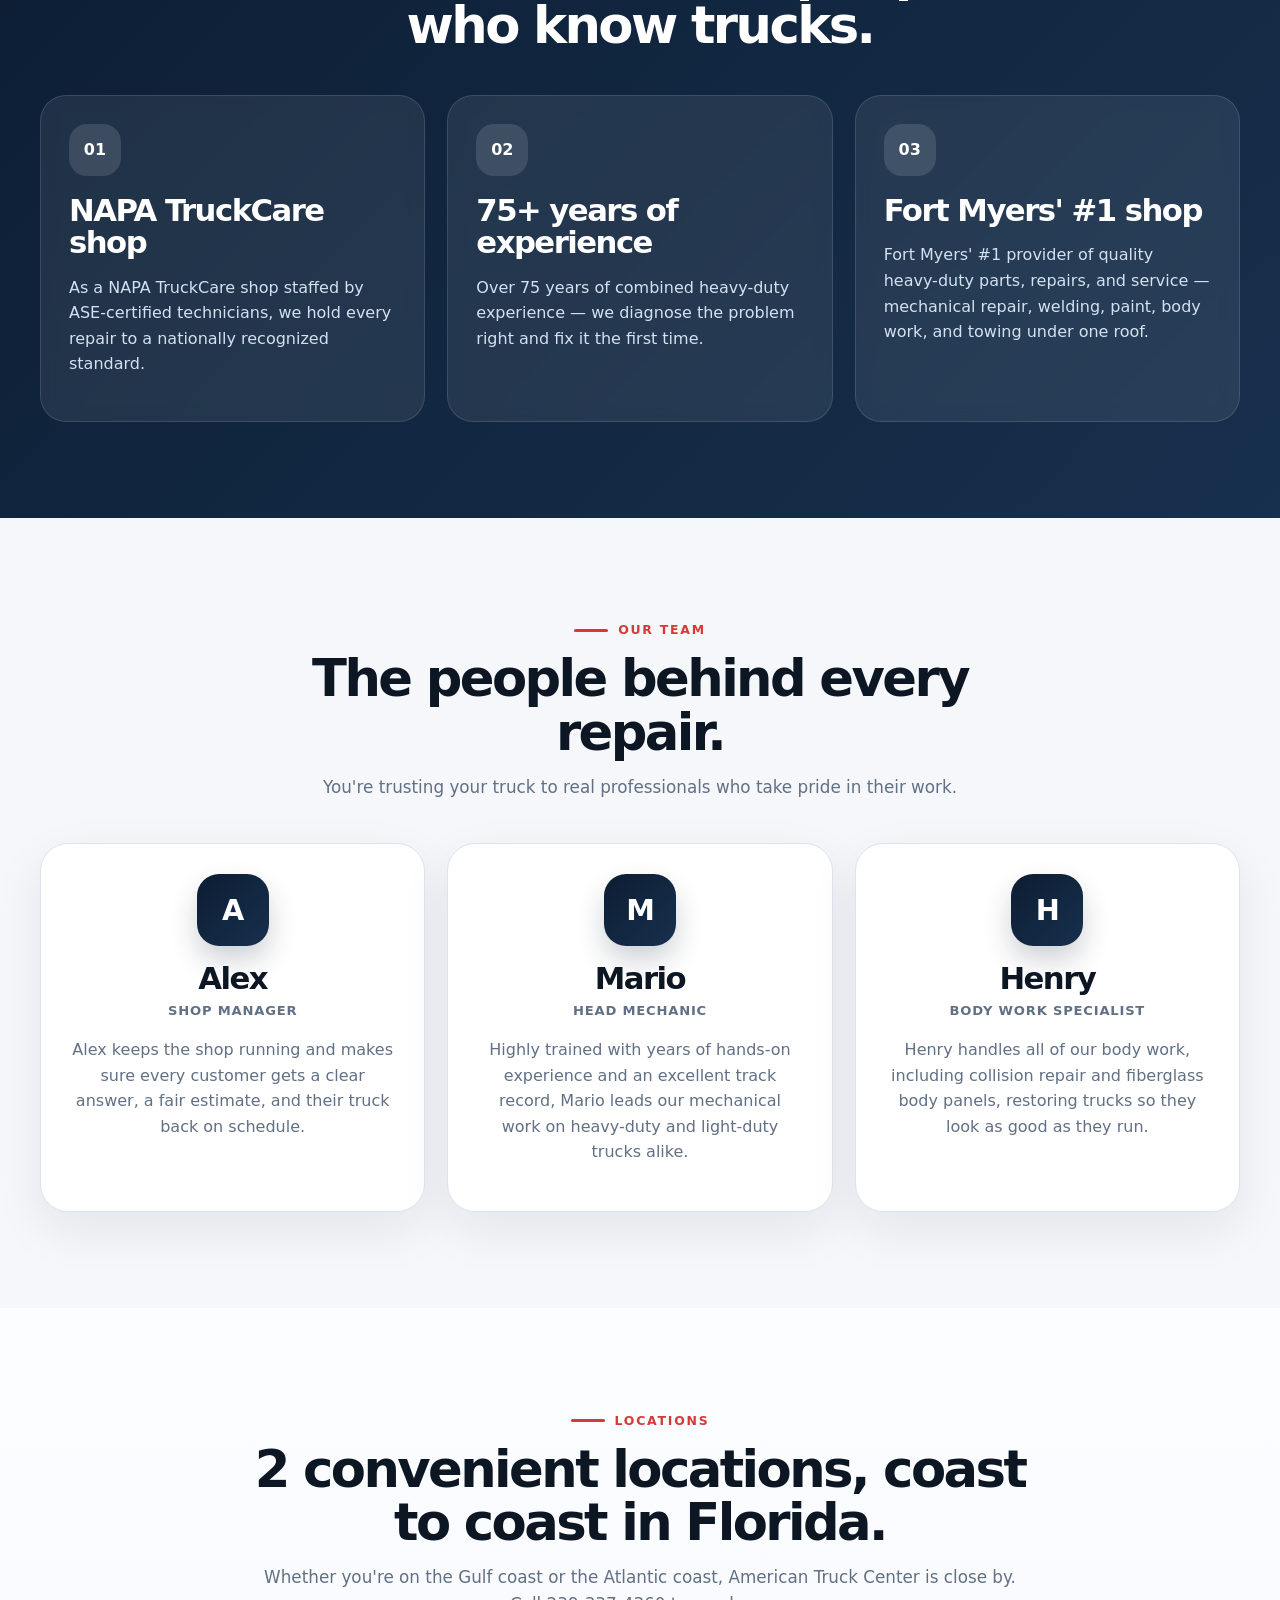
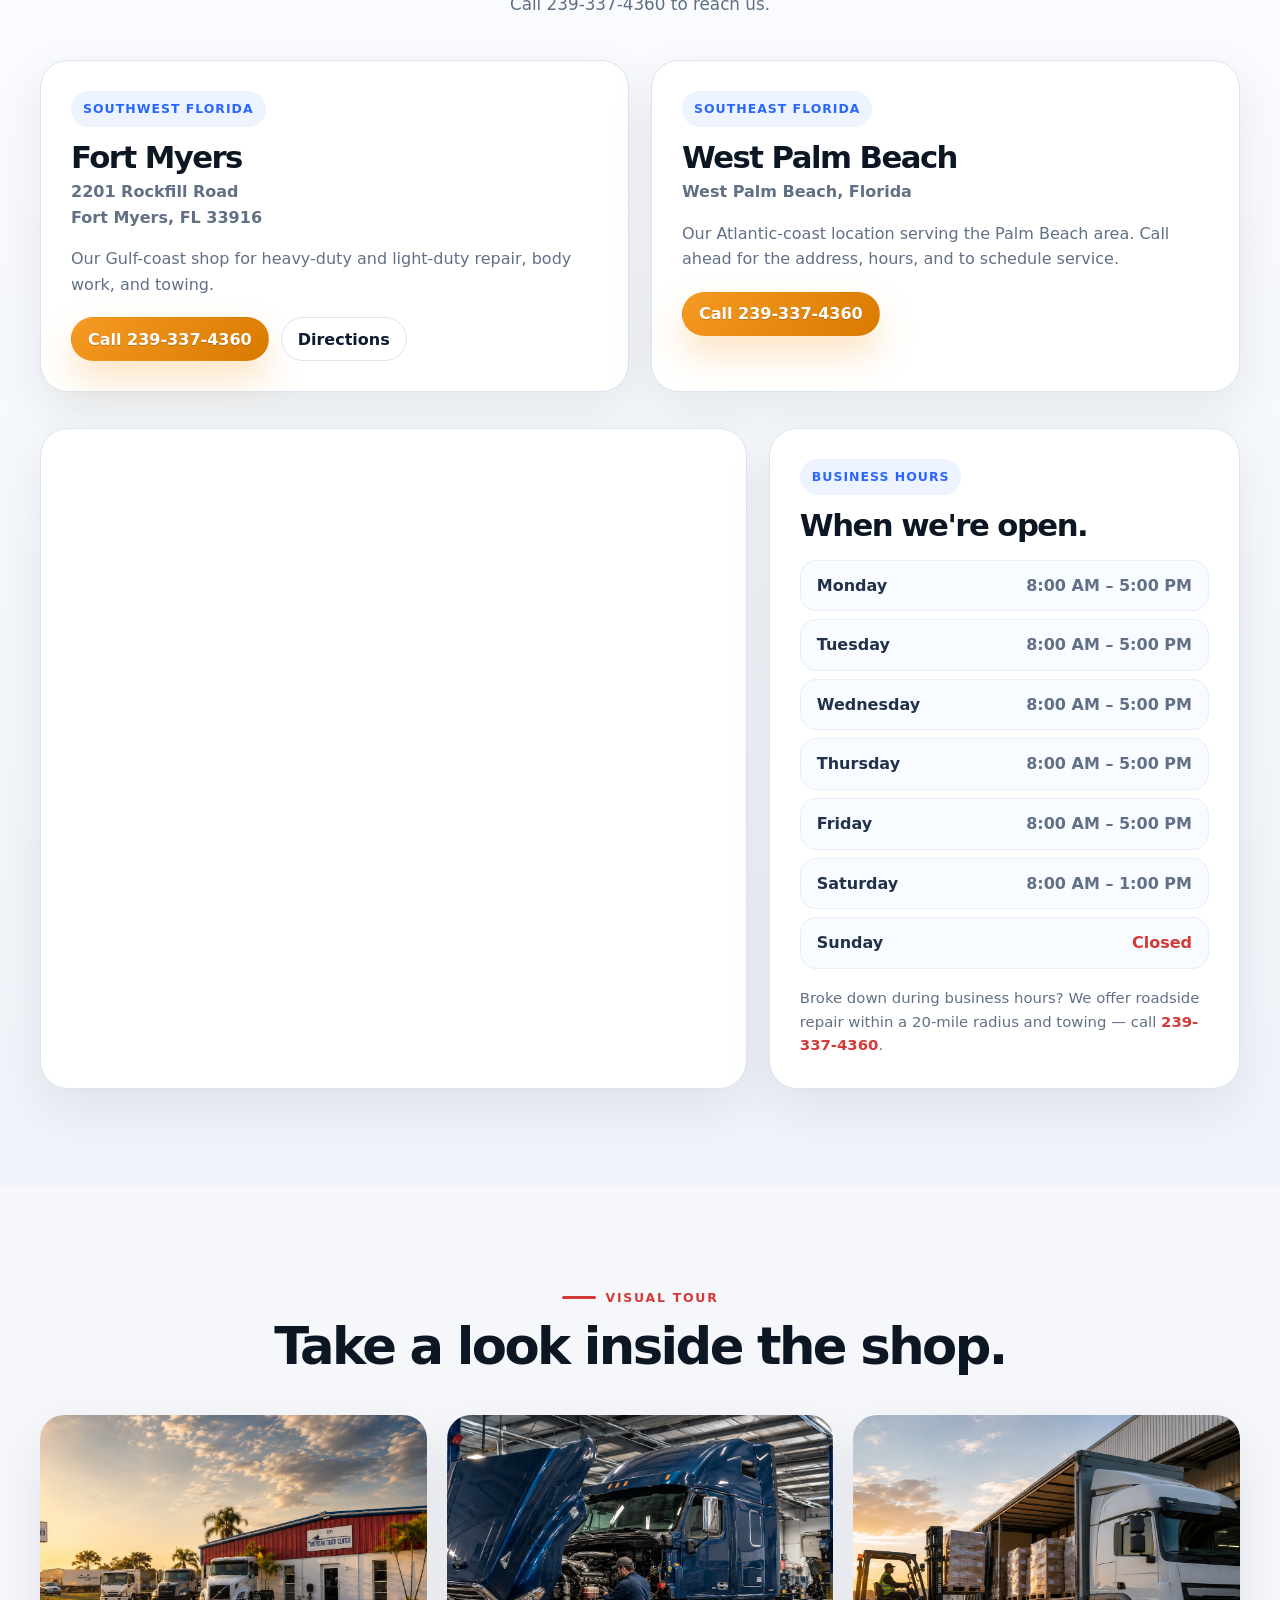
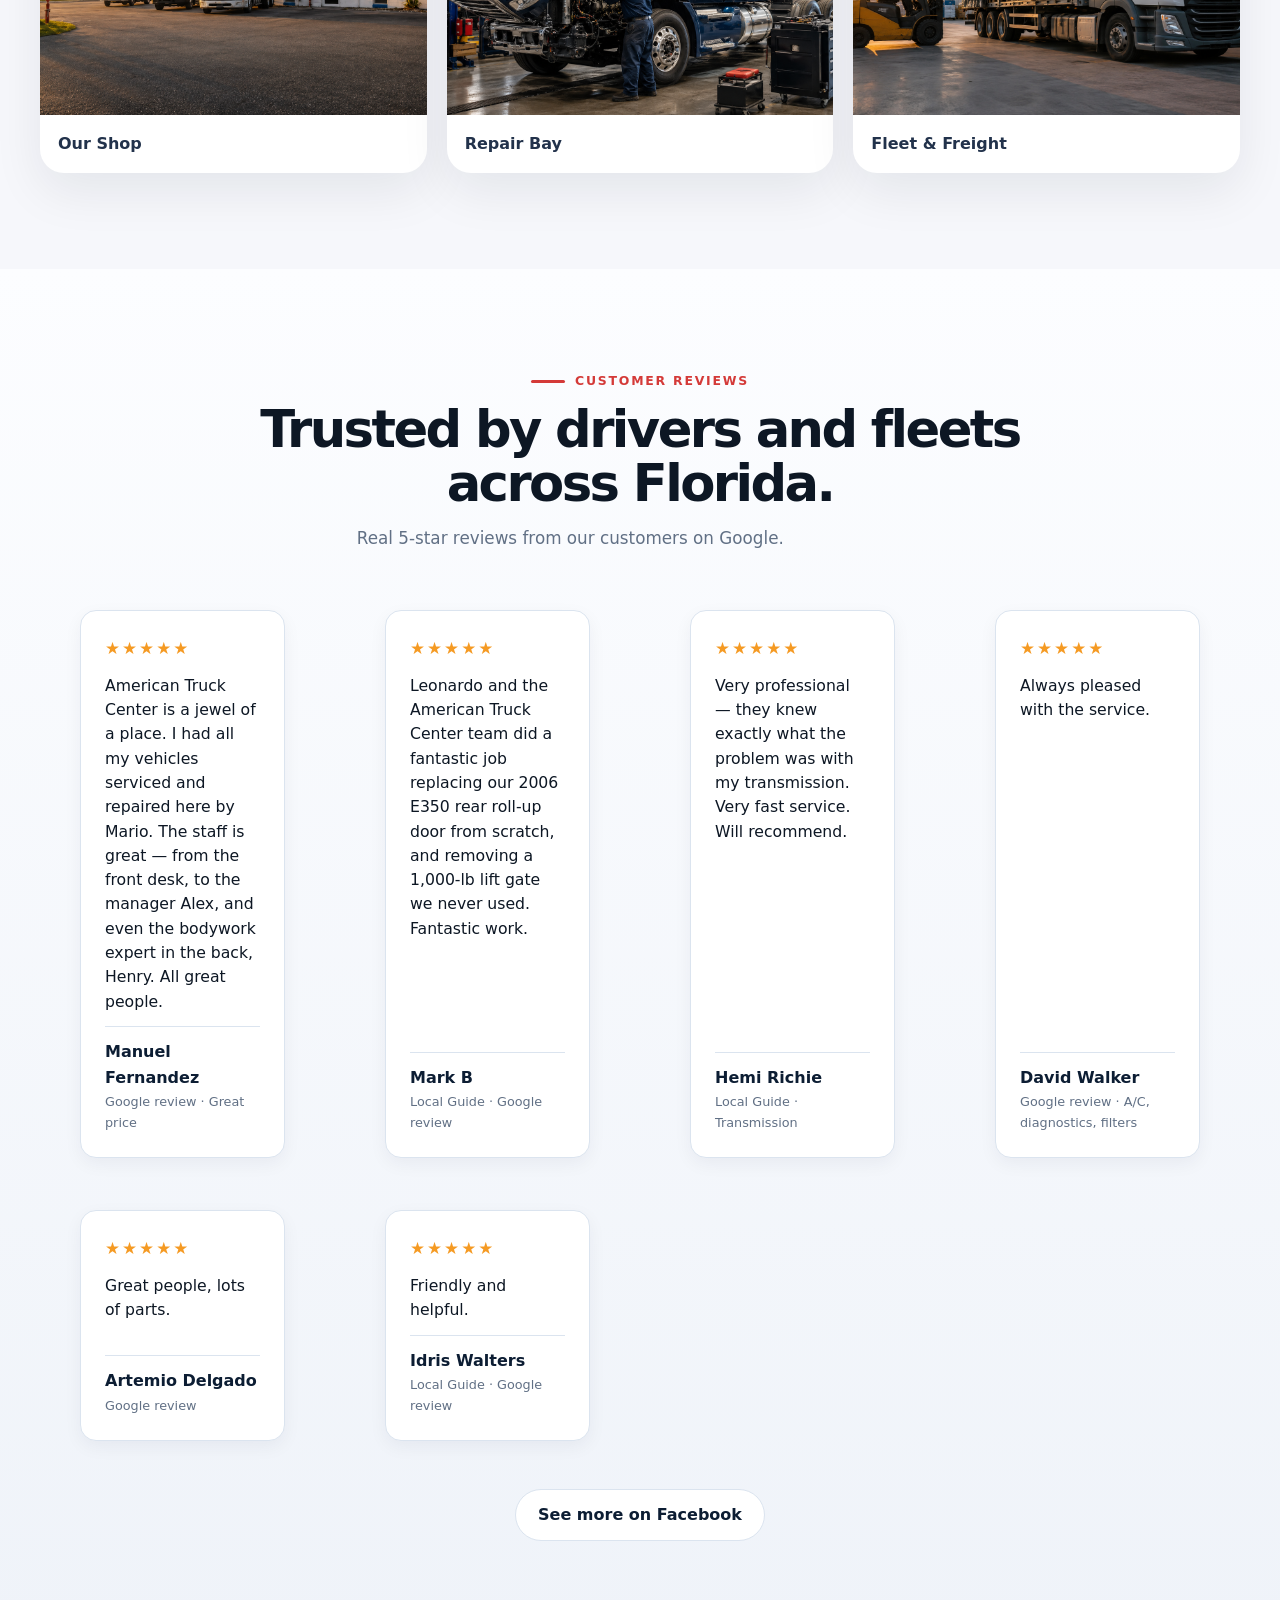
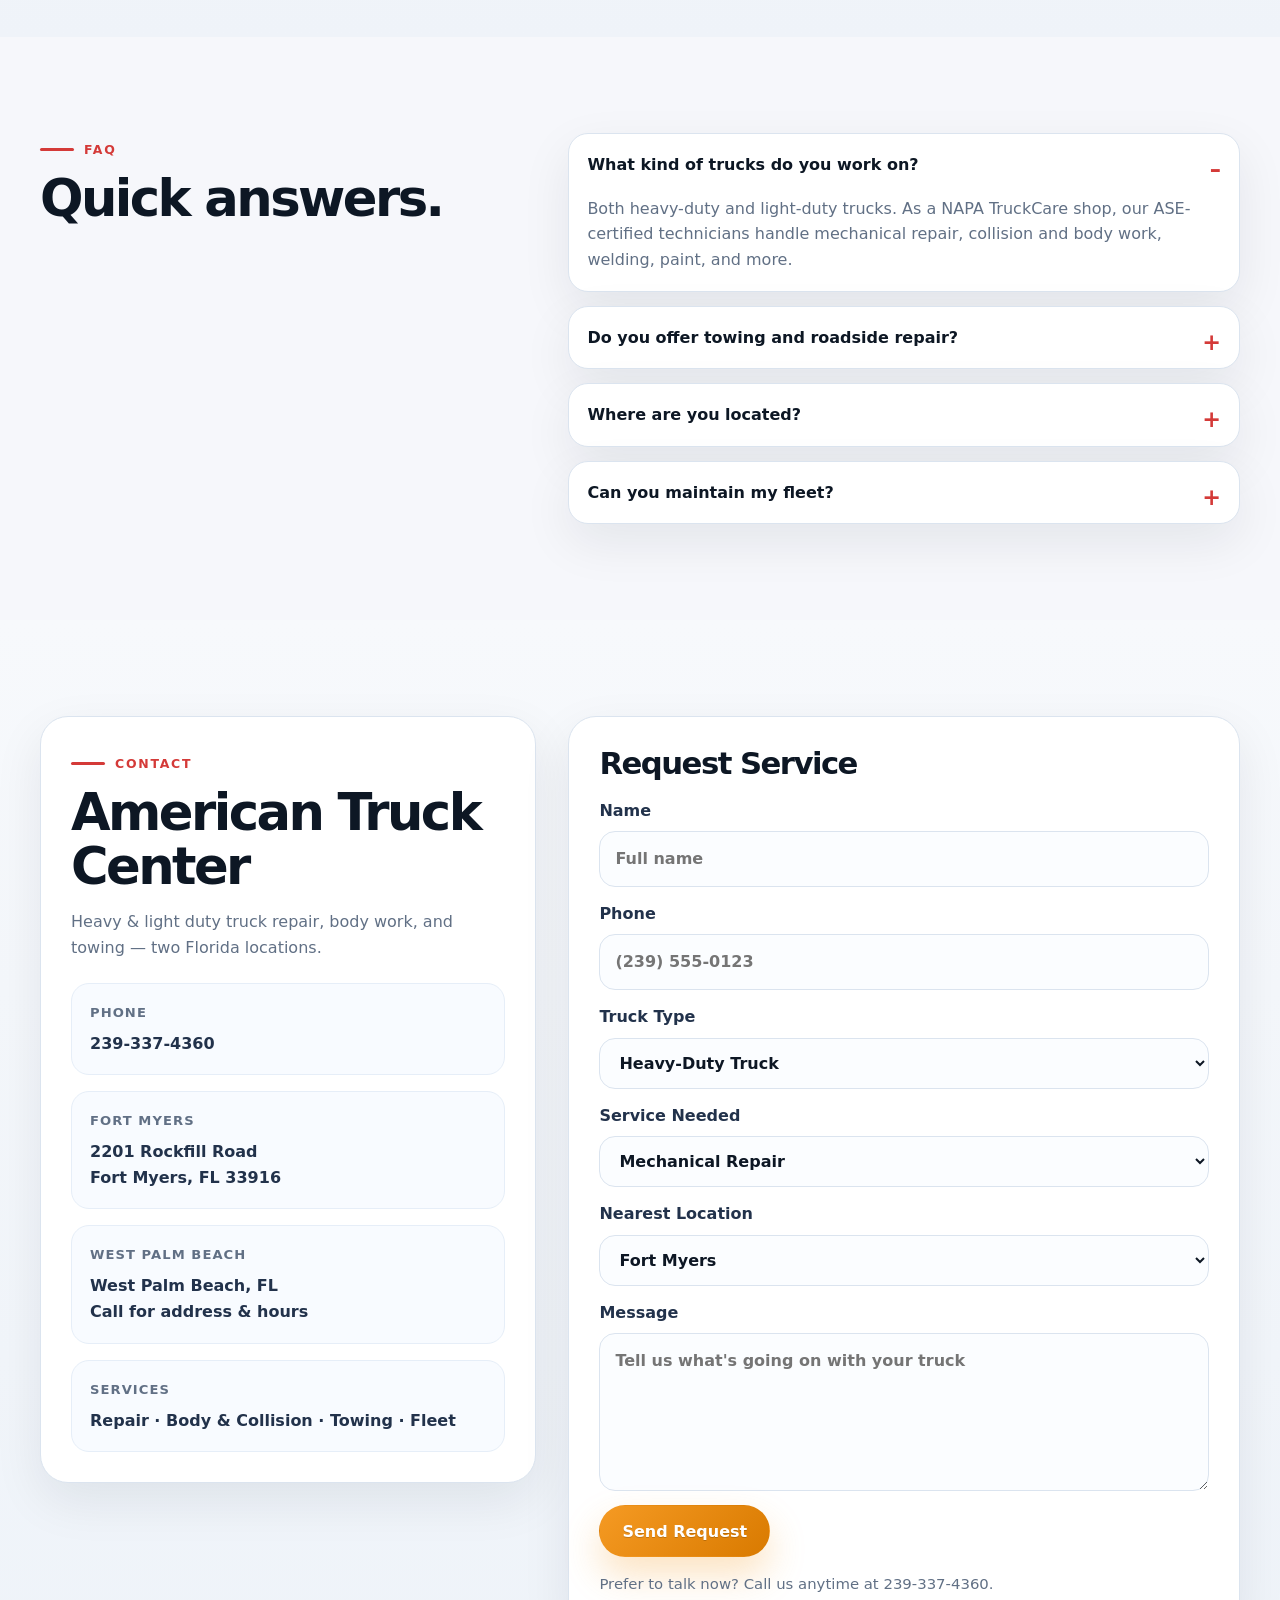
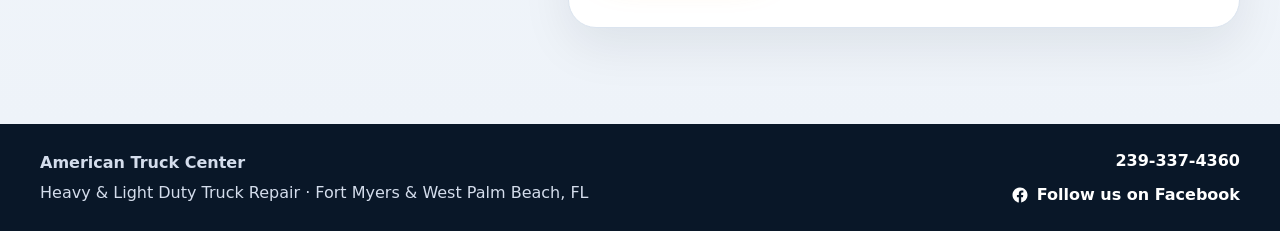
==== commit 12de646a: "Nav: move Reviews link after Locations to match section order Reviews section sits below Locations o" ====
--- a/index.html
+++ b/index.html
@@ -191,9 +191,9 @@
         <a href="#services" data-es="Servicios">Services</a>
         <a href="#parts" data-es="Repuestos">Parts</a>
         <a href="#shop" data-es="El Taller">Our Shop</a>
-        <a href="#reviews" data-es="Reseñas">Reviews</a>
         <a href="#team" data-es="Equipo">Our Team</a>
         <a href="#locations" data-es="Ubicaciones">Locations</a>
+        <a href="#reviews" data-es="Reseñas">Reviews</a>
         <a href="#contact" data-es="Contacto">Contact</a>
         <a class="btn nav-cta" href="tel:2393374360" data-es="Llamar">Call Now</a>
       </nav>
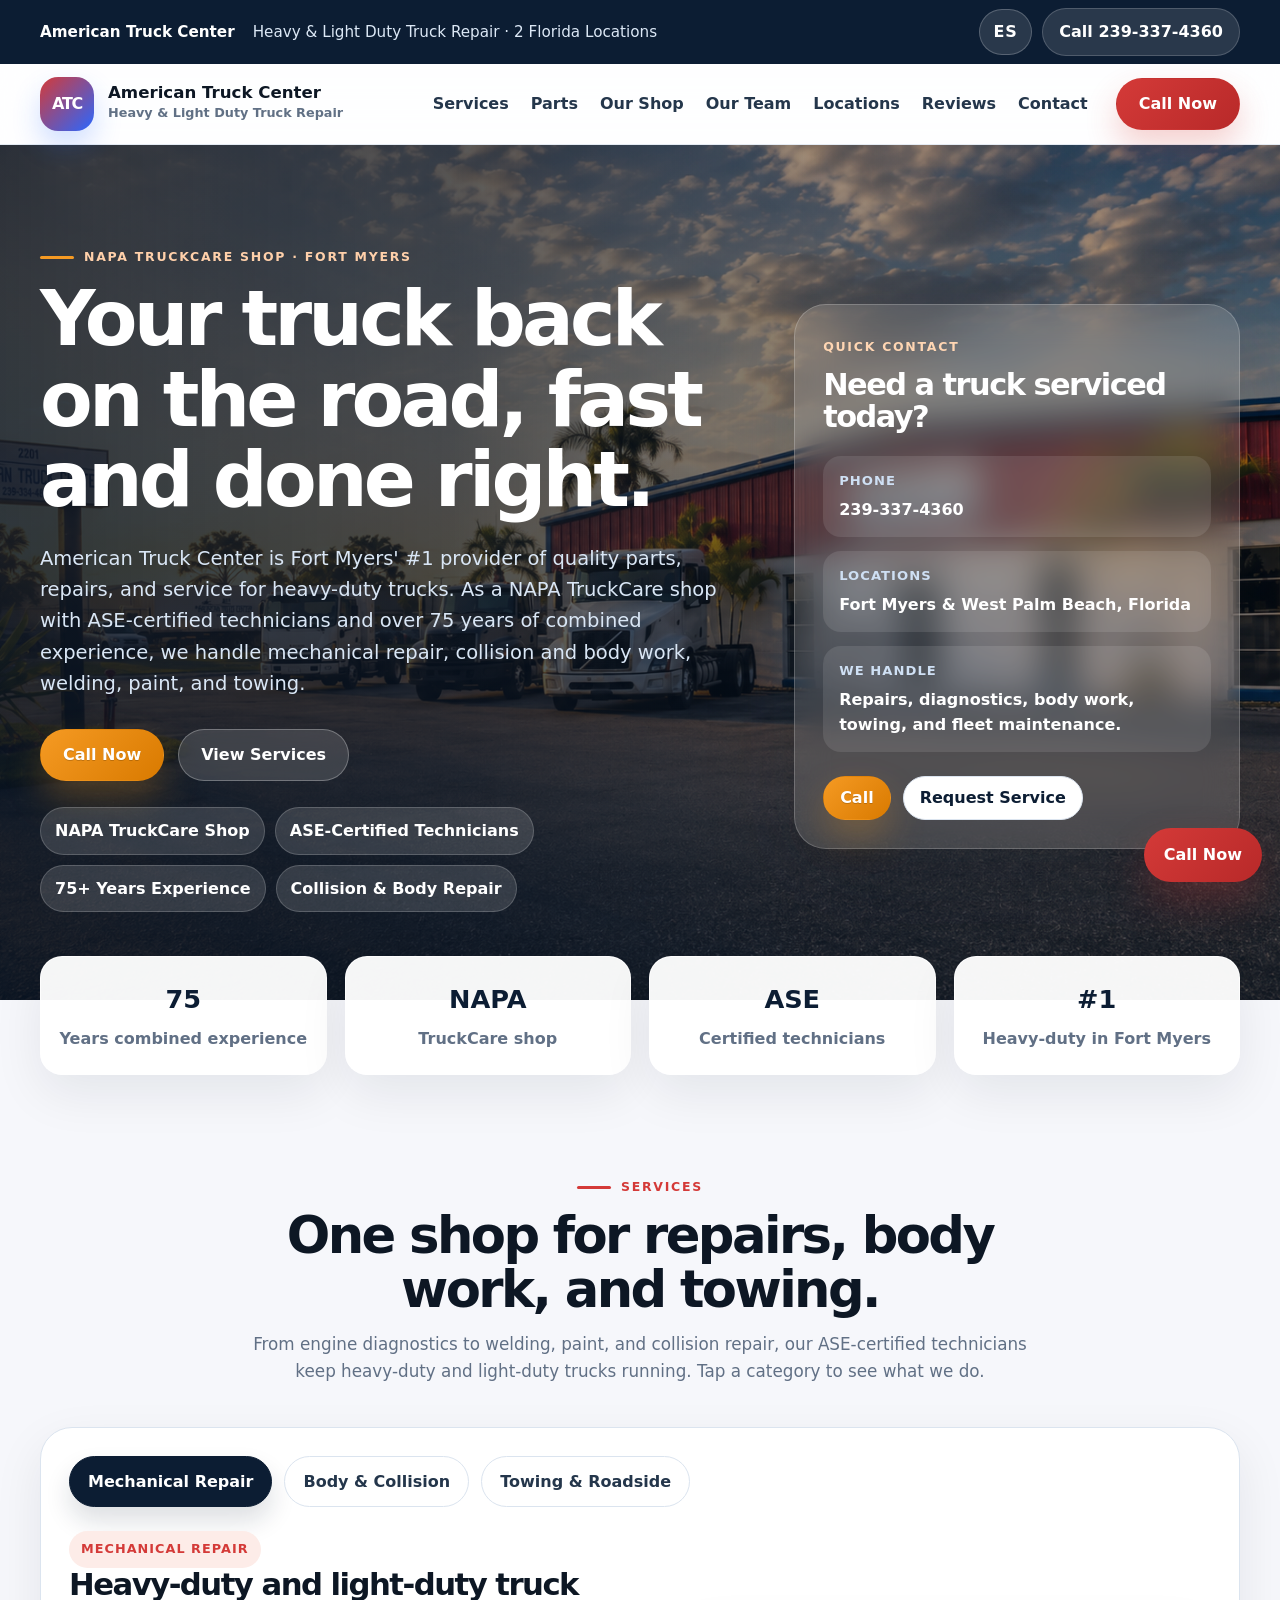
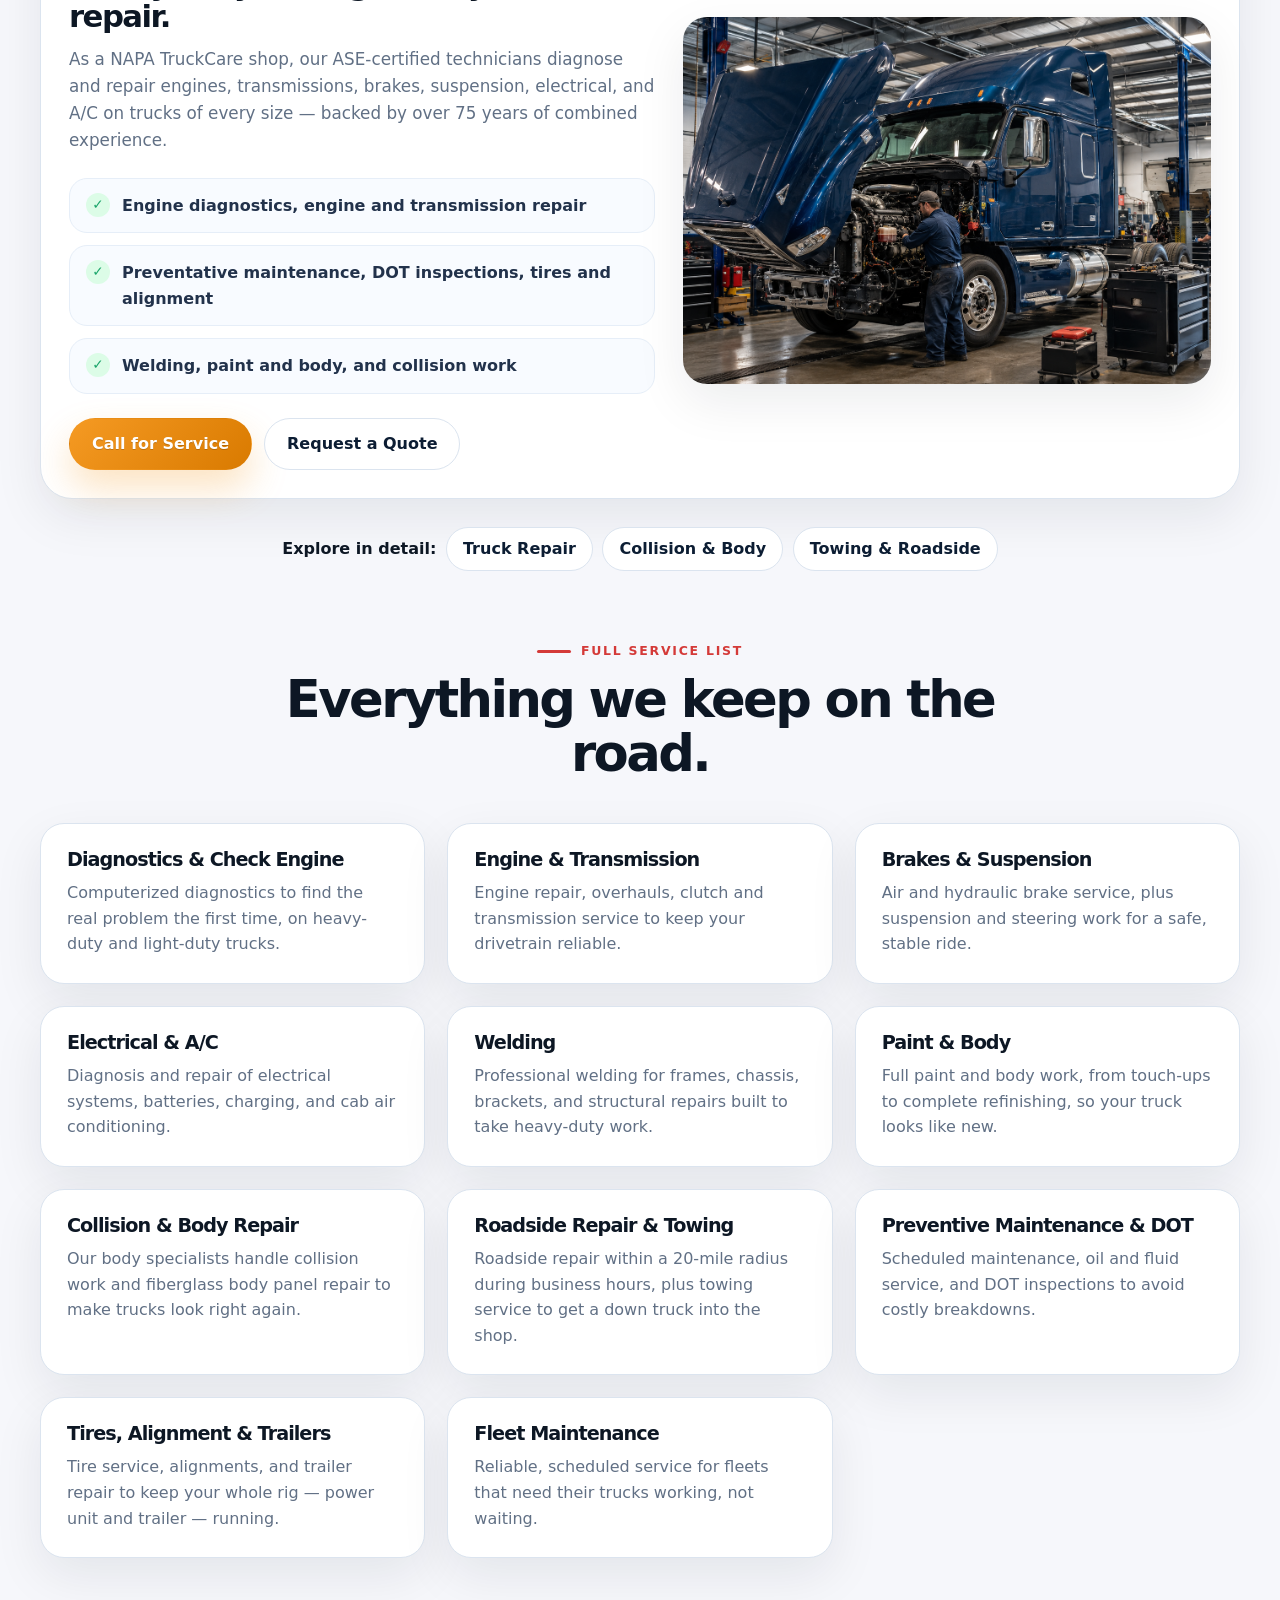
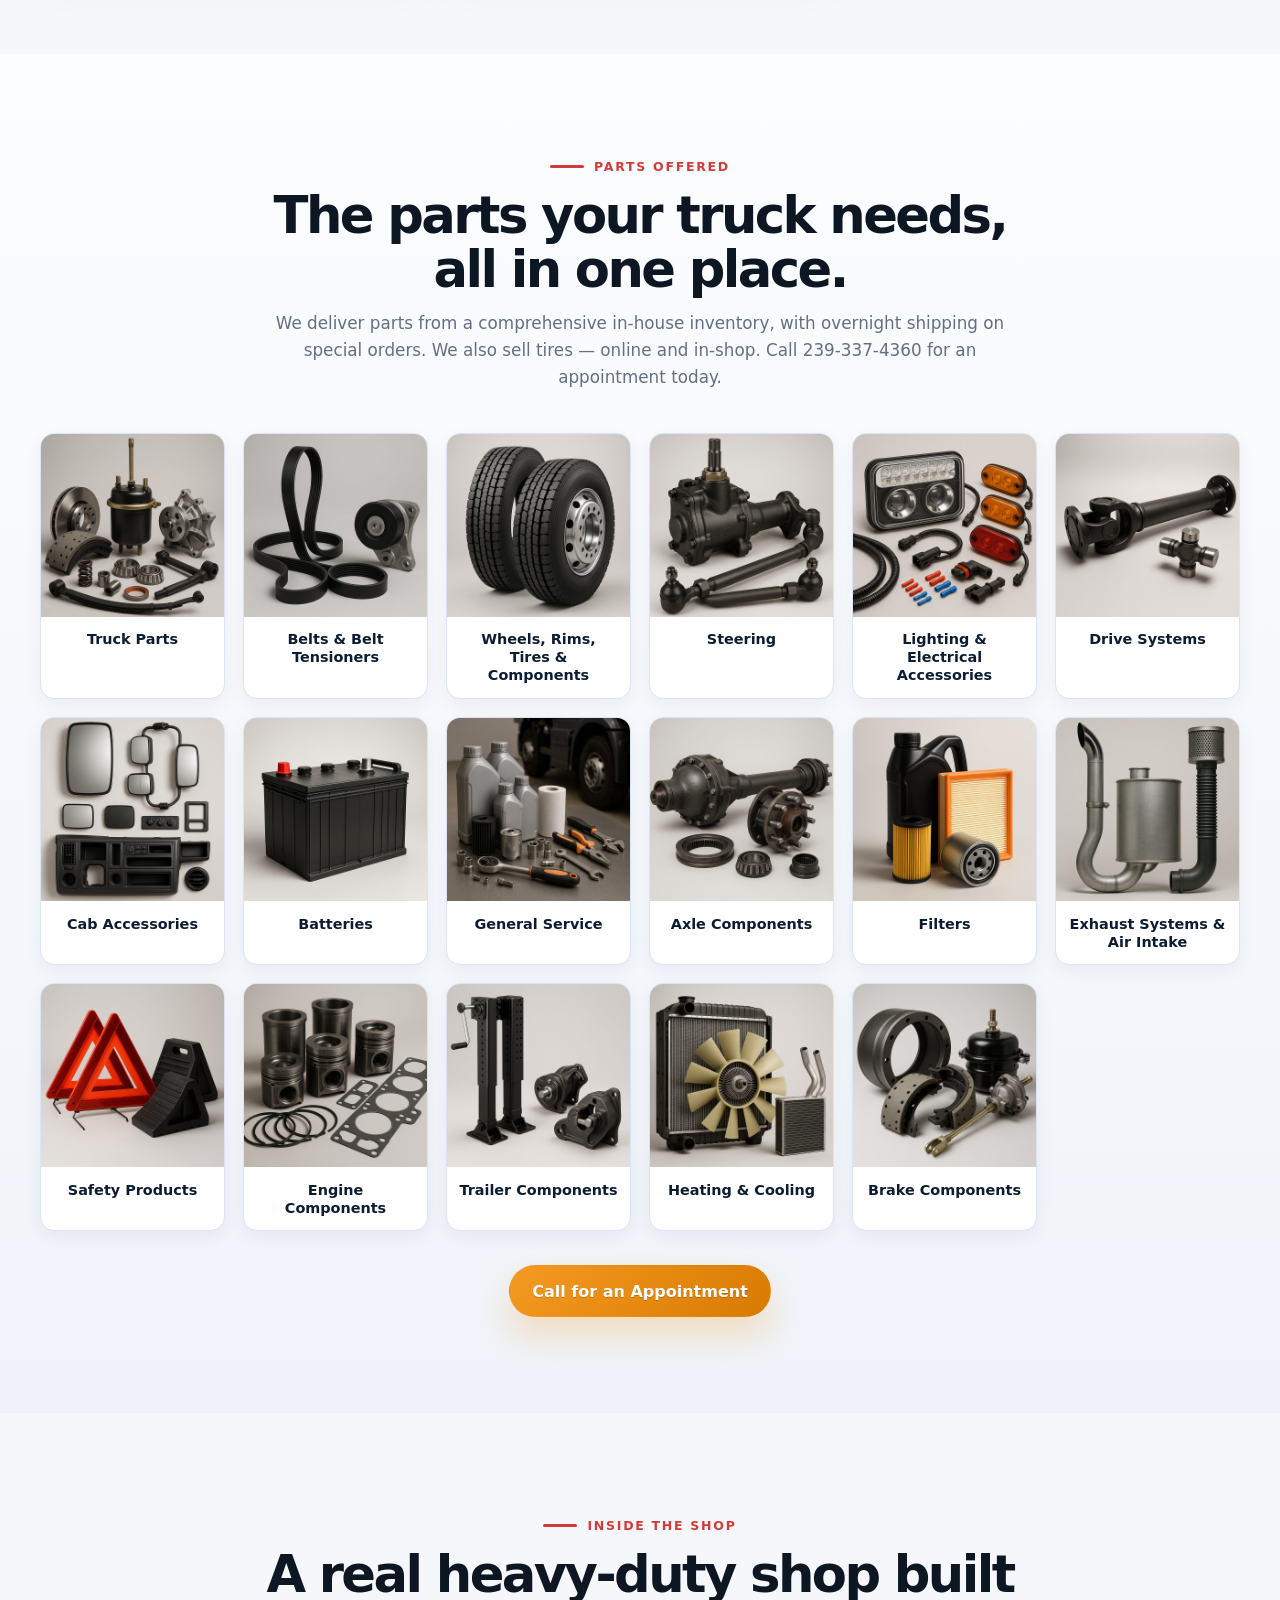
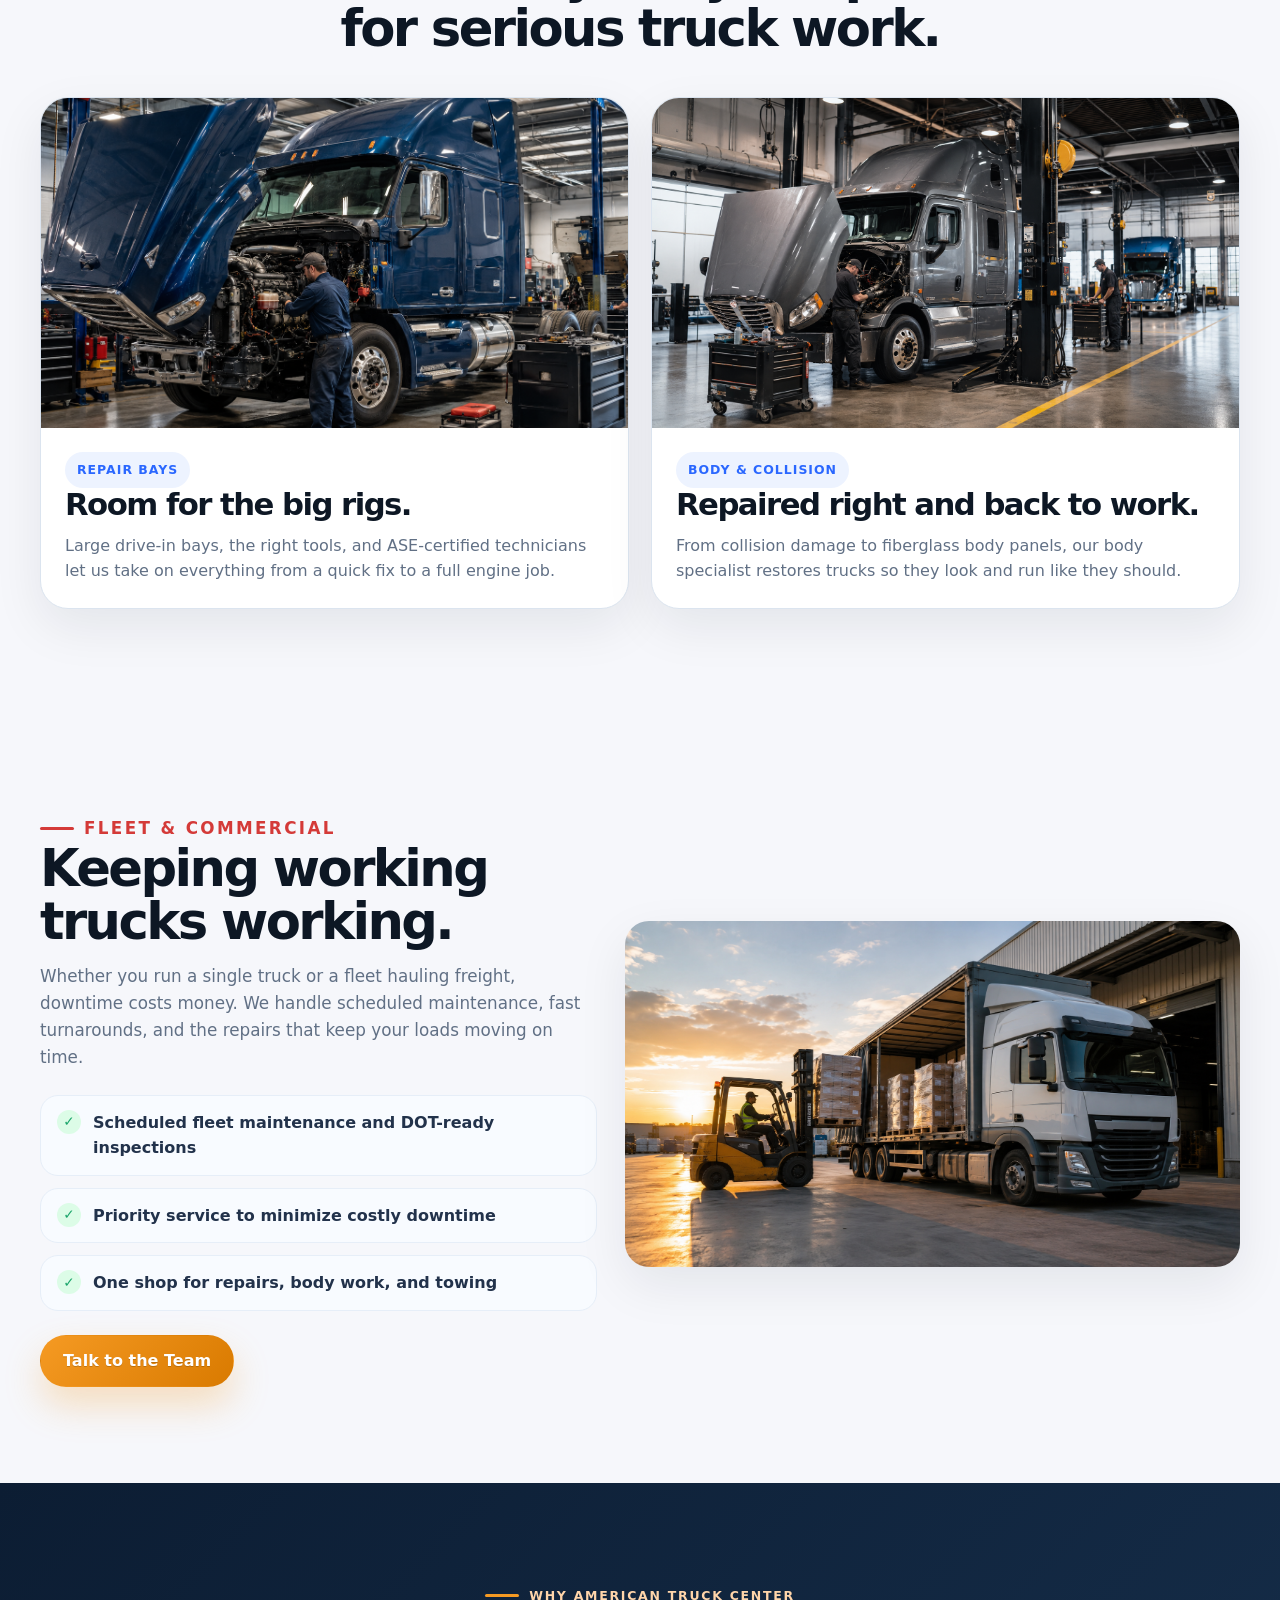
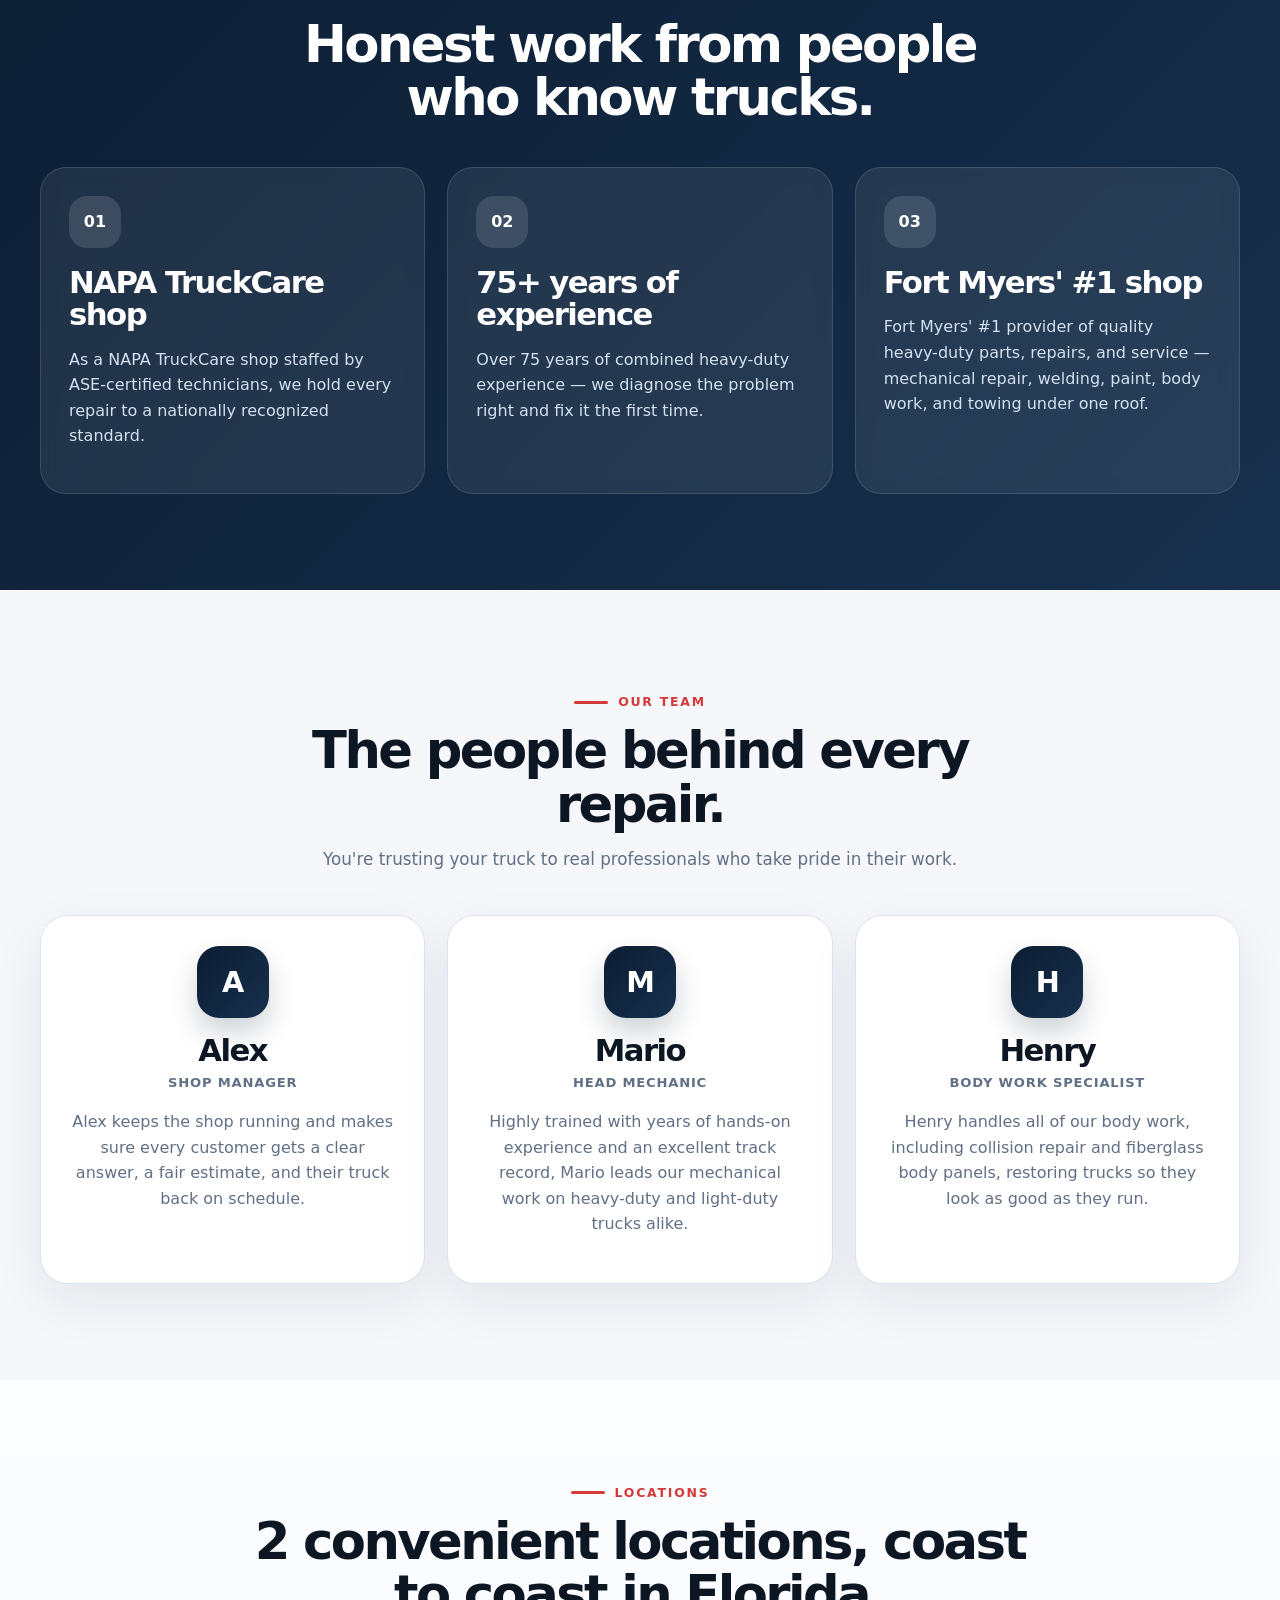
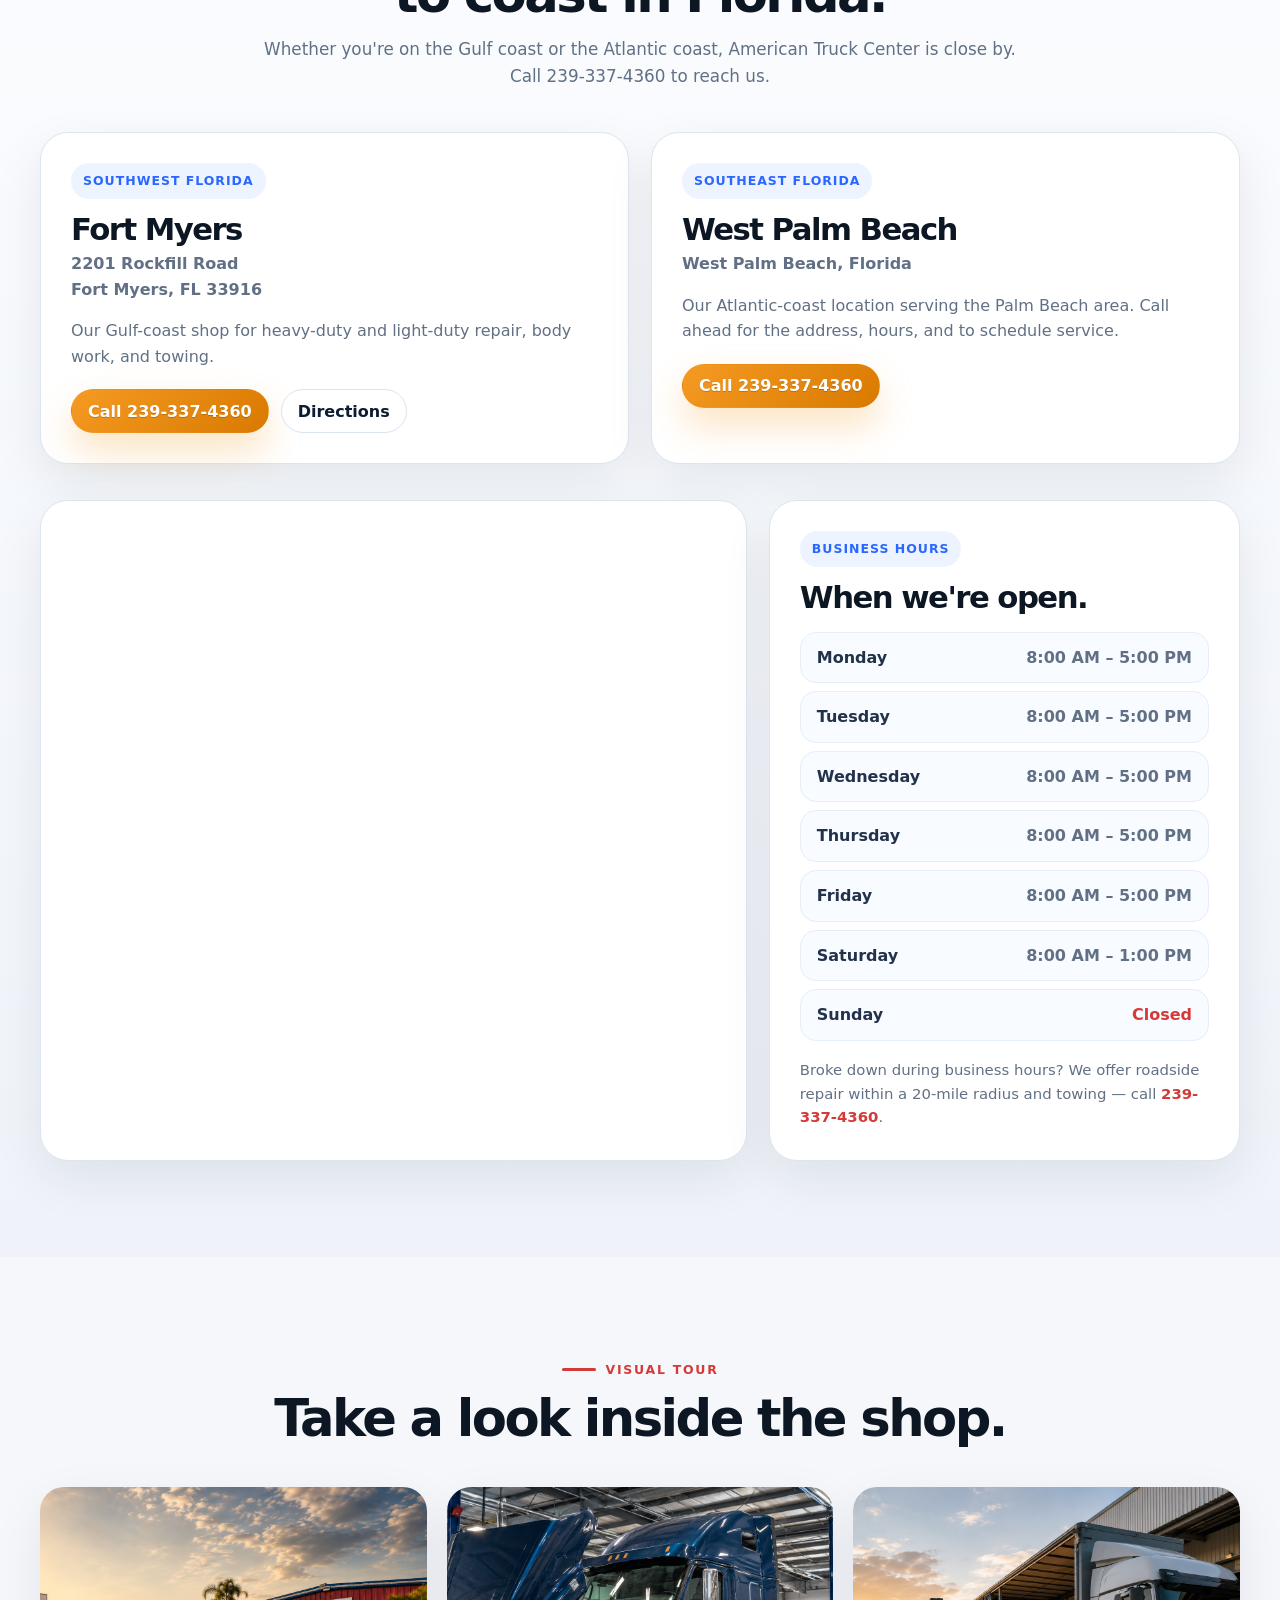
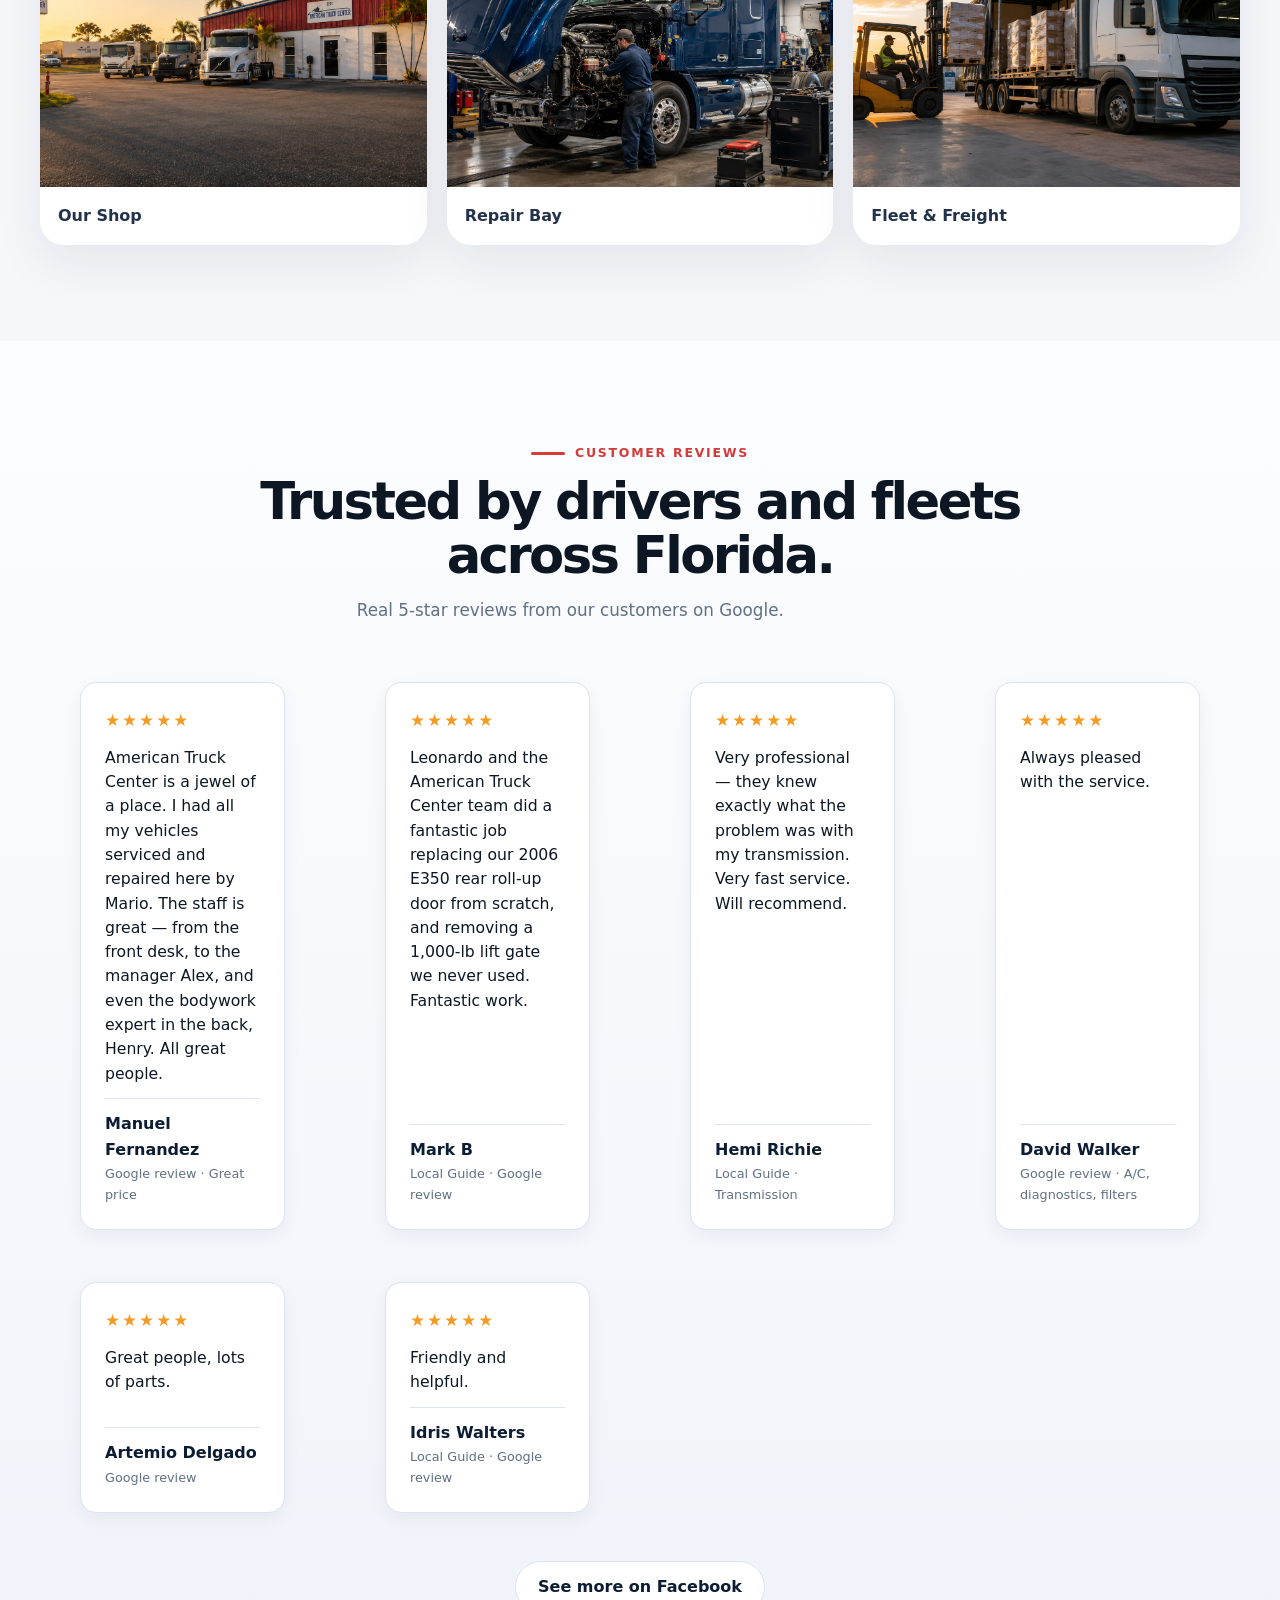
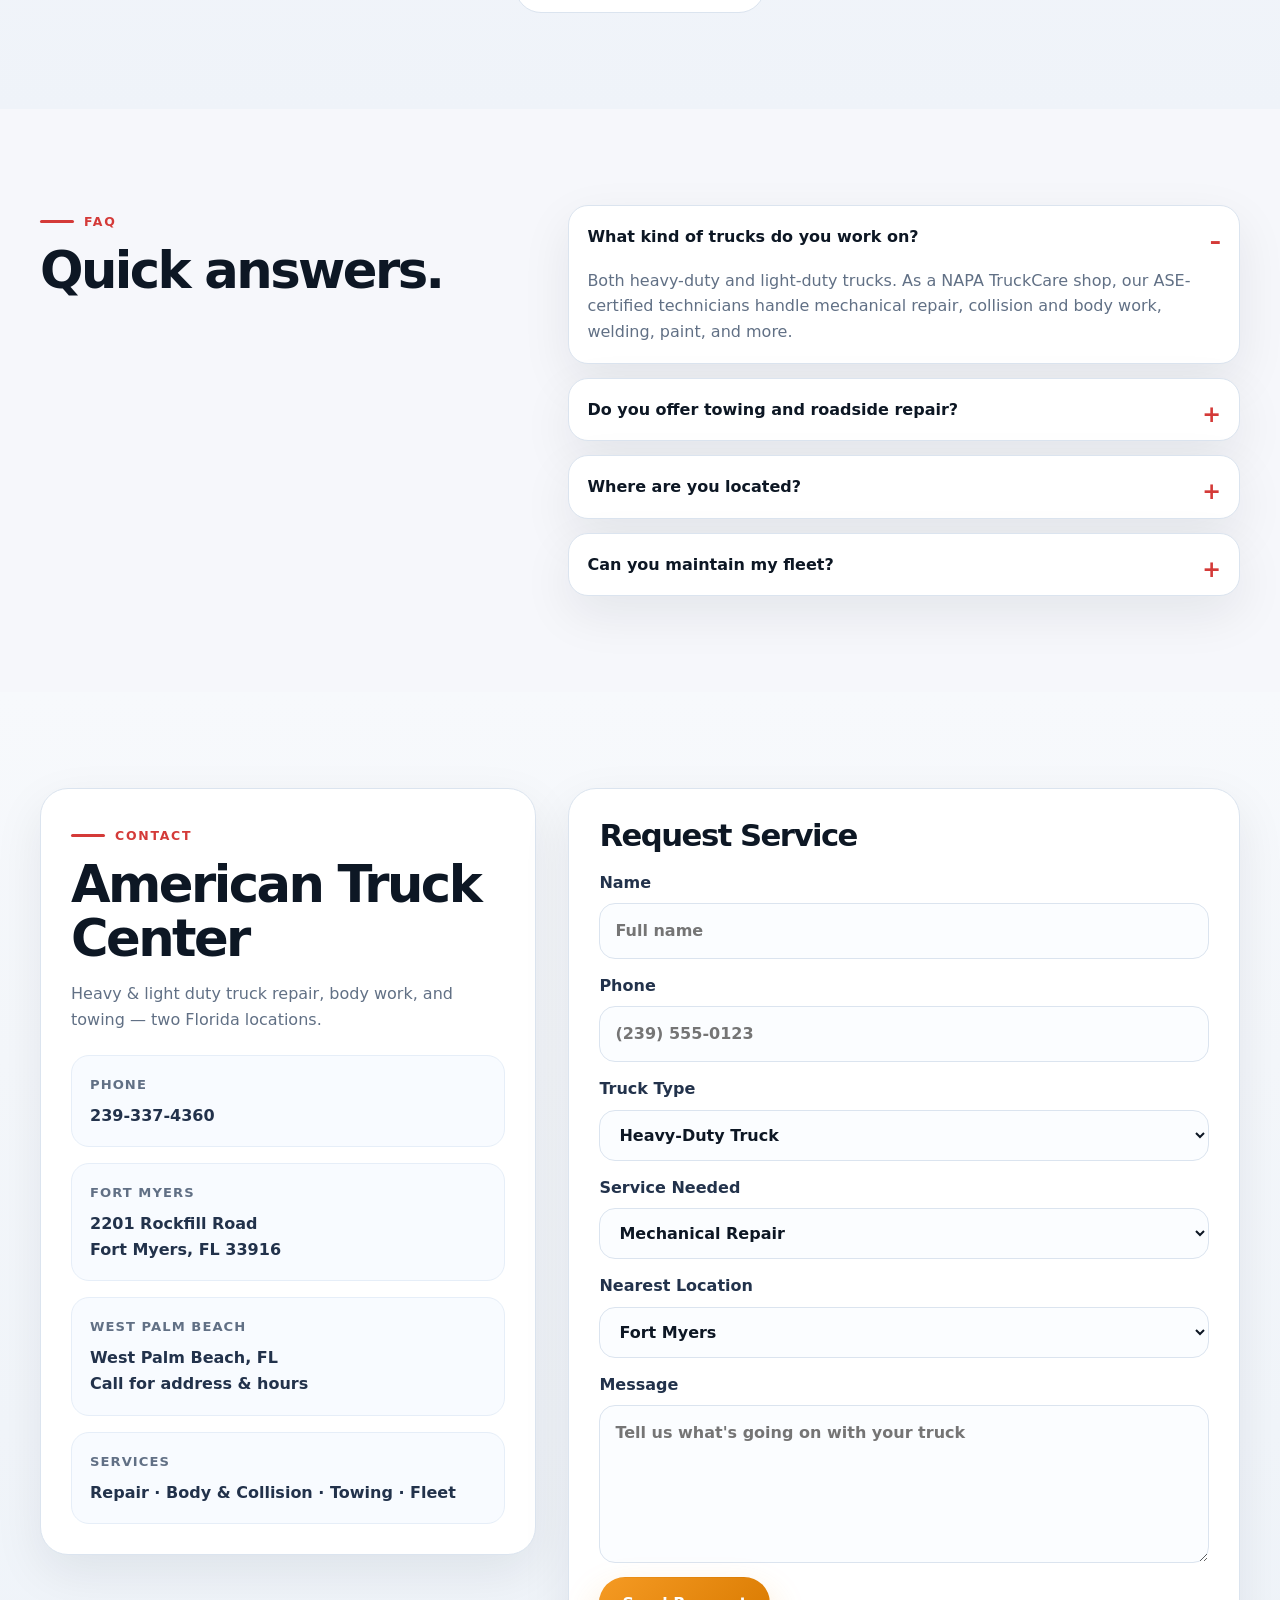
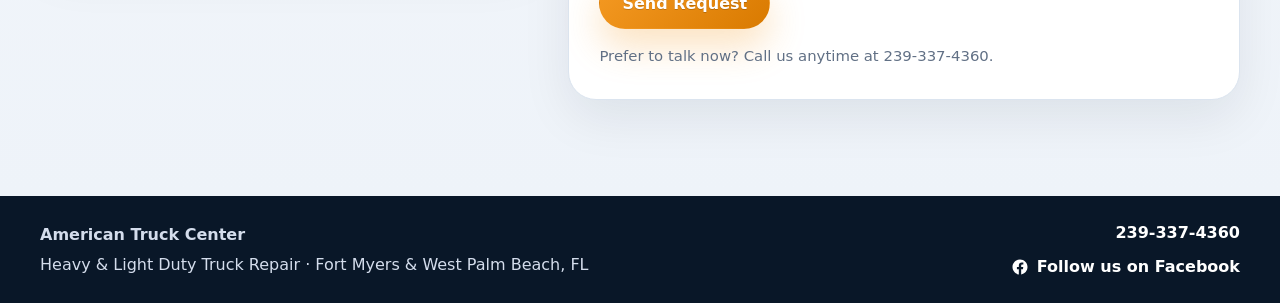
==== commit 6f09f8e7: "SEO: per-service pages (truck repair / collision-body / towing-roadside) + FAQ schema - 3 dedicated " ====
--- a/index.html
+++ b/index.html
@@ -157,6 +157,18 @@
     ]
   }
   </script>
+  <script type="application/ld+json">
+  {
+    "@context": "https://schema.org",
+    "@type": "FAQPage",
+    "mainEntity": [
+      { "@type": "Question", "name": "What kind of trucks do you work on?", "acceptedAnswer": { "@type": "Answer", "text": "Both heavy-duty and light-duty trucks. As a NAPA TruckCare shop, our ASE-certified technicians handle mechanical repair, collision and body work, welding, paint, and more." } },
+      { "@type": "Question", "name": "Do you offer towing and roadside repair?", "acceptedAnswer": { "@type": "Answer", "text": "Yes. We provide roadside repair within a 20-mile radius during business hours, plus towing service to get a down truck into our shop. Call 239-337-4360." } },
+      { "@type": "Question", "name": "Where are you located?", "acceptedAnswer": { "@type": "Answer", "text": "We have 2 convenient locations, coast to coast in Florida: Fort Myers (Southwest Florida) and West Palm Beach (Southeast Florida)." } },
+      { "@type": "Question", "name": "Can you maintain my fleet?", "acceptedAnswer": { "@type": "Answer", "text": "Absolutely. We offer scheduled fleet maintenance and DOT inspections to keep your trucks working and your downtime low." } }
+    ]
+  }
+  </script>
 </head>
 <body>
   <a class="skip-link" href="#main" data-es="Saltar al contenido">Skip to content</a>
@@ -275,6 +287,13 @@
               <img id="serviceImage" src="assets/interior-blue-bay.png?v=9" alt="ASE-certified technician working on a blue semi truck inside a repair bay" />
             </div>
           </div>
+        </div>
+
+        <div class="service-explore reveal" style="margin-top:28px;display:flex;gap:.6rem;flex-wrap:wrap;align-items:center;justify-content:center">
+          <span style="font-weight:700" data-es="Explora en detalle:">Explore in detail:</span>
+          <a class="btn btn-outline small" href="/services/truck-repair/" data-es="Reparación de Camiones">Truck Repair</a>
+          <a class="btn btn-outline small" href="/services/collision-body/" data-es="Carrocería y Colisión">Collision &amp; Body</a>
+          <a class="btn btn-outline small" href="/services/towing-roadside/" data-es="Grúa y Carretera">Towing &amp; Roadside</a>
         </div>
 
         <div class="section-heading reveal" style="margin-top:64px">
